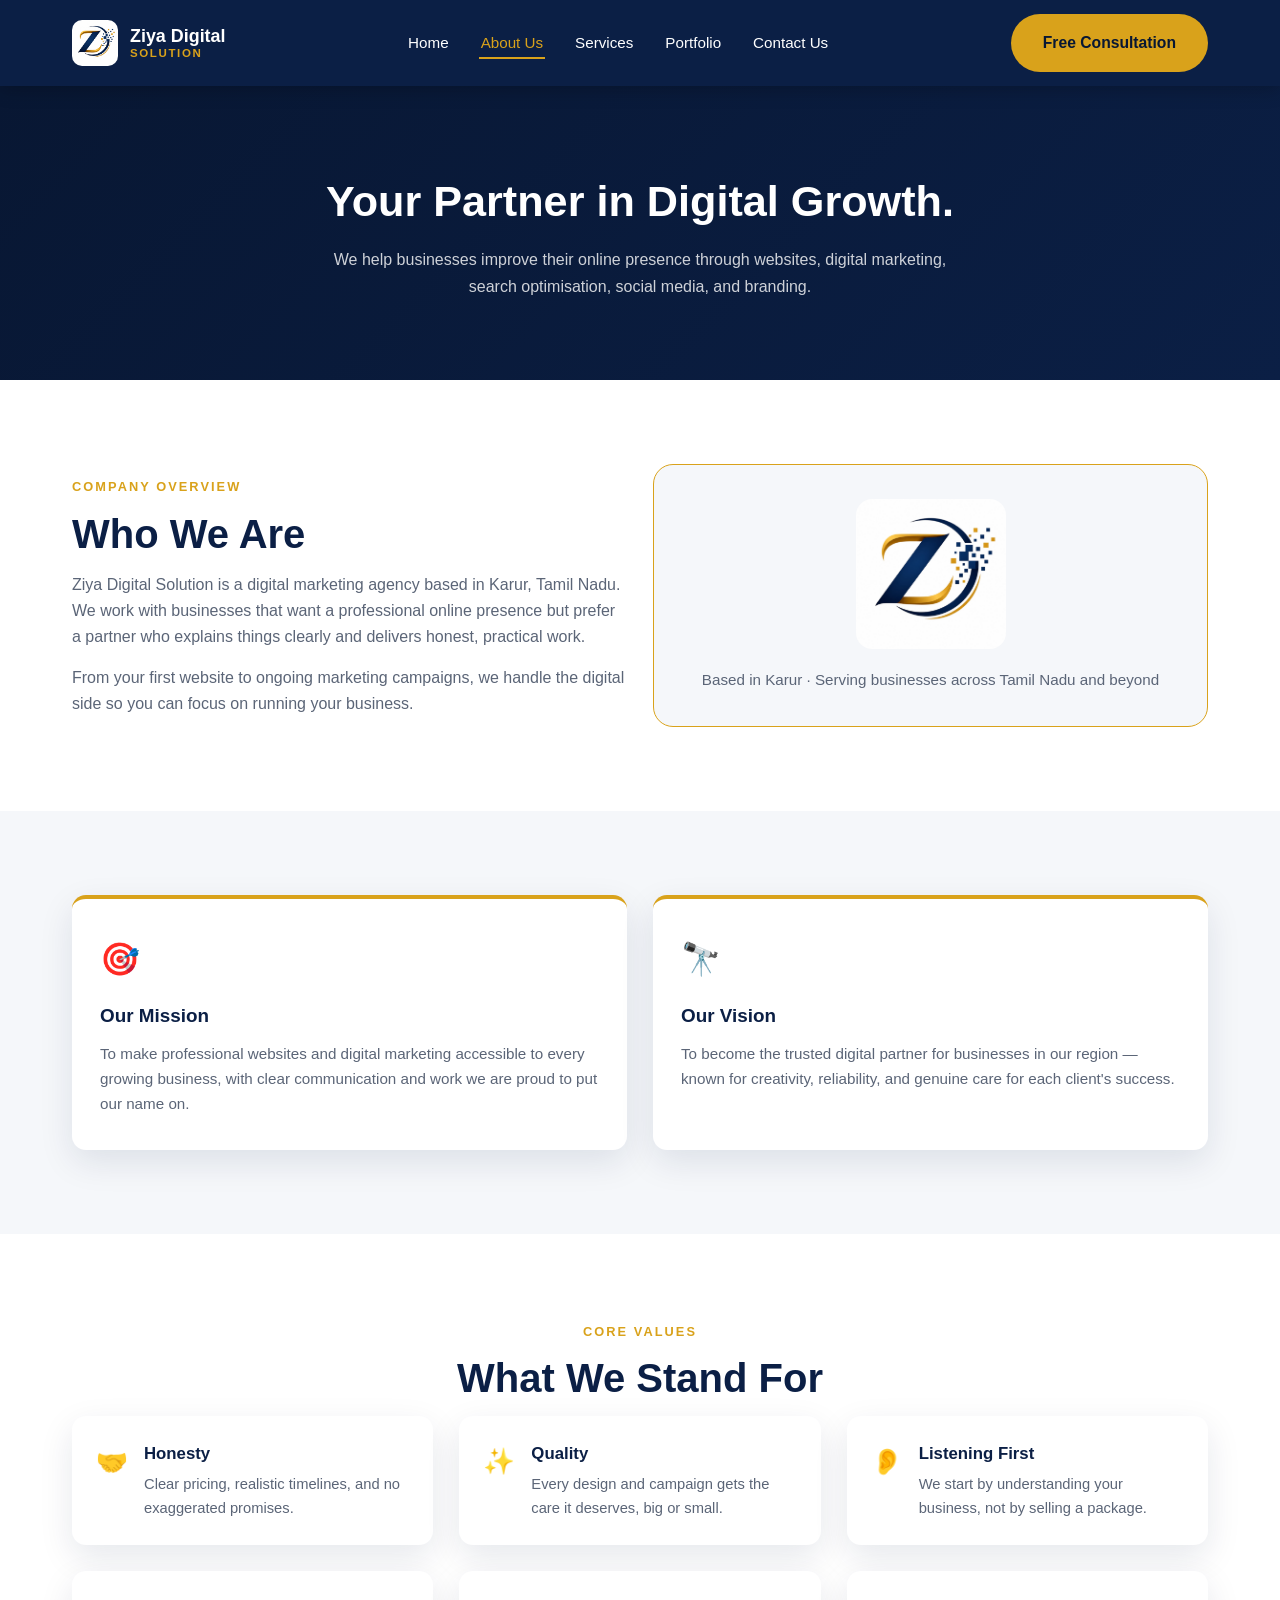
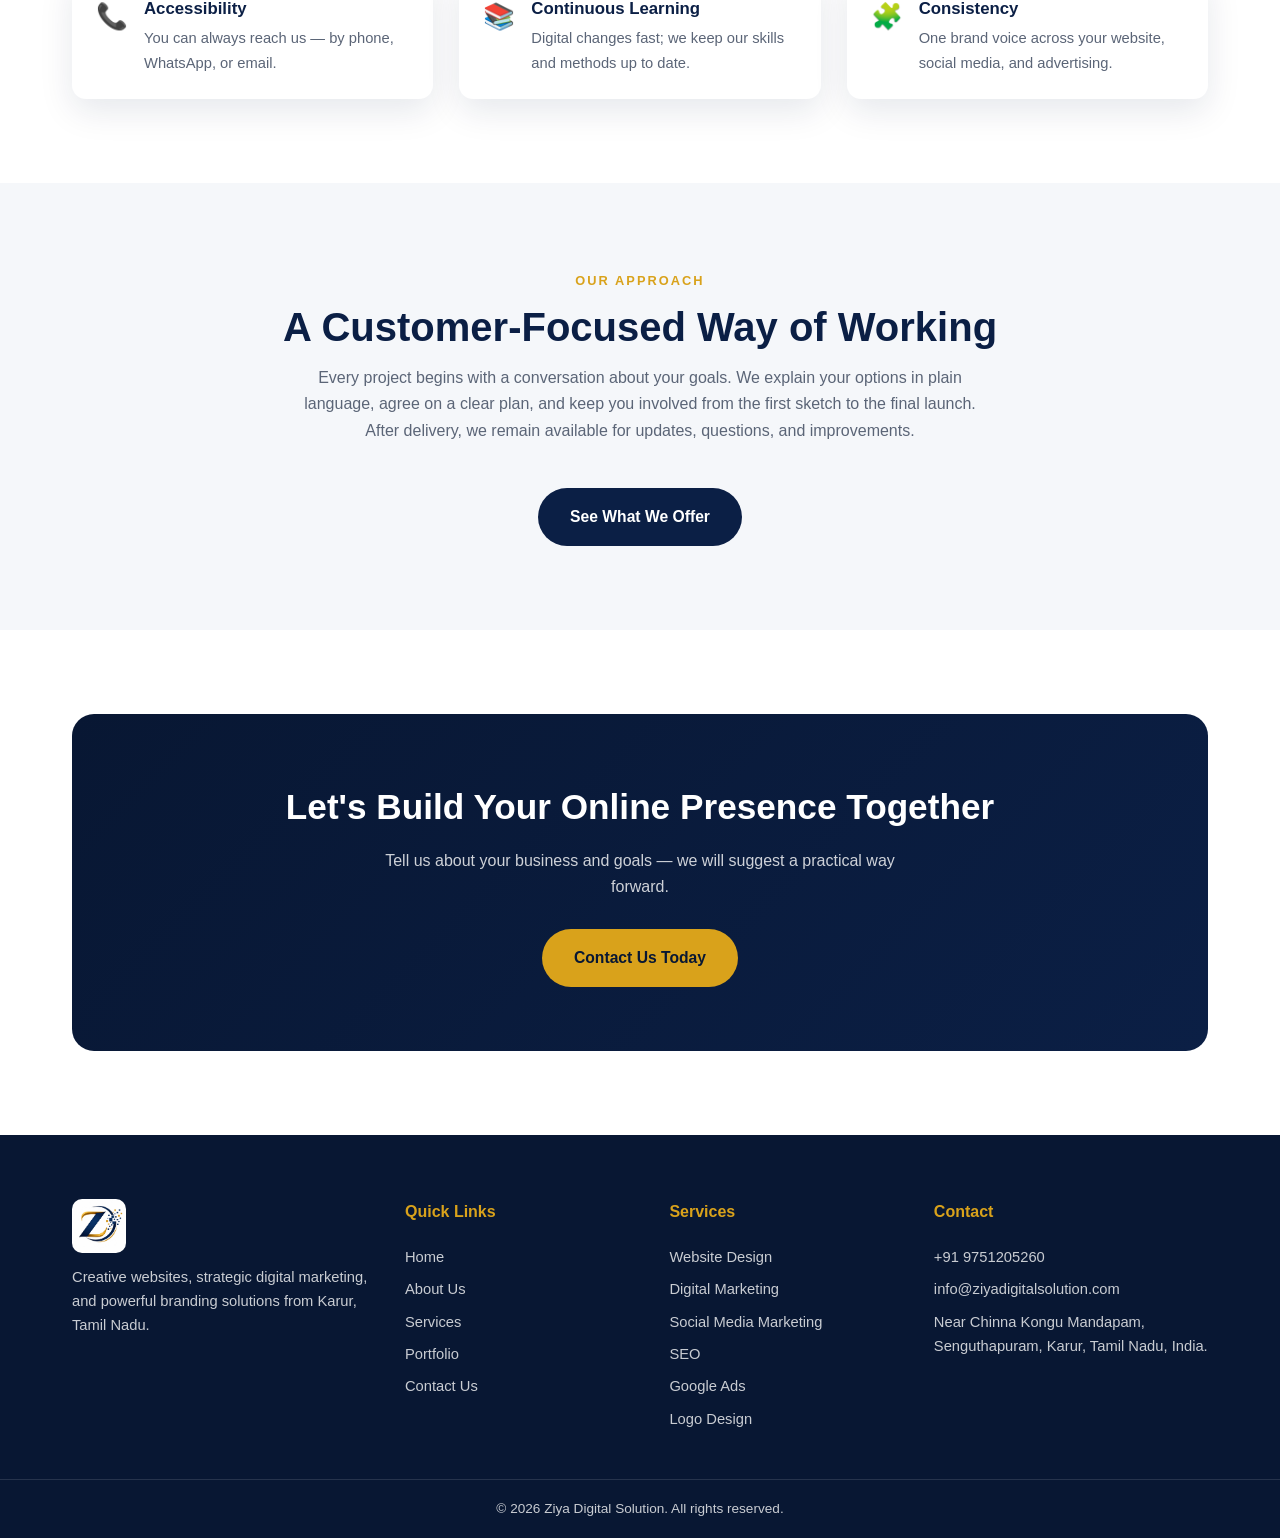
==== about.html @ 33ae9d24 "Add files via upload" ====
<!DOCTYPE html>
<html lang="en">
<head>
  <meta charset="UTF-8" />
  <meta name="viewport" content="width=device-width, initial-scale=1.0" />
  <title>About Us — Ziya Digital Solution</title>
  <meta name="description" content="Learn about Ziya Digital Solution, a digital marketing agency in Karur, Tamil Nadu helping businesses grow through websites, marketing, SEO, social media and branding." />
  <link rel="icon" href="assets/images/logo.jpeg" type="image/jpeg" />
  <link rel="stylesheet" href="css/style.css" />
</head>
<body>

  <header class="site-header">
    <div class="header-inner">
      <a href="index.html" class="brand">
        <img src="assets/images/logo.jpeg" alt="Ziya Digital Solution logo" />
        <span class="brand-name">Ziya Digital <span>Solution</span></span>
      </a>
      <nav class="main-nav" aria-label="Main navigation">
        <ul>
          <li><a href="index.html">Home</a></li>
          <li><a href="about.html" class="active">About Us</a></li>
          <li><a href="services.html">Services</a></li>
          <li><a href="portfolio.html">Portfolio</a></li>
          <li><a href="contact.html">Contact Us</a></li>
        </ul>
      </nav>
      <a href="contact.html" class="btn btn-gold header-cta">Free Consultation</a>
      <button class="nav-toggle" aria-label="Toggle menu" aria-expanded="false">
        <span></span><span></span><span></span>
      </button>
    </div>
  </header>

  <section class="page-hero">
    <div class="container">
      <h1>Your Partner in Digital Growth.</h1>
      <p>We help businesses improve their online presence through websites, digital marketing, search optimisation, social media, and branding.</p>
    </div>
  </section>

  <!-- Company overview -->
  <section>
    <div class="container grid-2" style="align-items: center;">
      <div>
        <span class="eyebrow">Company Overview</span>
        <h2 class="section-title">Who We Are</h2>
        <p style="color: var(--muted); margin-bottom: 14px;">
          Ziya Digital Solution is a digital marketing agency based in Karur, Tamil Nadu.
          We work with businesses that want a professional online presence but prefer a
          partner who explains things clearly and delivers honest, practical work.
        </p>
        <p style="color: var(--muted);">
          From your first website to ongoing marketing campaigns, we handle the digital
          side so you can focus on running your business.
        </p>
      </div>
      <div class="hero-visual" style="background: var(--light); border-color: var(--gold);">
        <img src="assets/images/logo.jpeg" alt="Ziya Digital Solution brand mark" />
        <p style="color: var(--muted);">Based in Karur · Serving businesses across Tamil Nadu and beyond</p>
      </div>
    </div>
  </section>

  <!-- Mission & vision -->
  <section class="section-light">
    <div class="container grid-2">
      <div class="card">
        <div class="icon">🎯</div>
        <h3>Our Mission</h3>
        <p>To make professional websites and digital marketing accessible to every growing business, with clear communication and work we are proud to put our name on.</p>
      </div>
      <div class="card">
        <div class="icon">🔭</div>
        <h3>Our Vision</h3>
        <p>To become the trusted digital partner for businesses in our region — known for creativity, reliability, and genuine care for each client's success.</p>
      </div>
    </div>
  </section>

  <!-- Core values -->
  <section>
    <div class="container">
      <div class="text-center">
        <span class="eyebrow">Core Values</span>
        <h2 class="section-title">What We Stand For</h2>
      </div>
      <div class="grid-3">
        <div class="why-item">
          <div class="icon">🤝</div>
          <div><h3>Honesty</h3><p>Clear pricing, realistic timelines, and no exaggerated promises.</p></div>
        </div>
        <div class="why-item">
          <div class="icon">✨</div>
          <div><h3>Quality</h3><p>Every design and campaign gets the care it deserves, big or small.</p></div>
        </div>
        <div class="why-item">
          <div class="icon">👂</div>
          <div><h3>Listening First</h3><p>We start by understanding your business, not by selling a package.</p></div>
        </div>
        <div class="why-item">
          <div class="icon">📞</div>
          <div><h3>Accessibility</h3><p>You can always reach us — by phone, WhatsApp, or email.</p></div>
        </div>
        <div class="why-item">
          <div class="icon">📚</div>
          <div><h3>Continuous Learning</h3><p>Digital changes fast; we keep our skills and methods up to date.</p></div>
        </div>
        <div class="why-item">
          <div class="icon">🧩</div>
          <div><h3>Consistency</h3><p>One brand voice across your website, social media, and advertising.</p></div>
        </div>
      </div>
    </div>
  </section>

  <!-- Customer-focused approach -->
  <section class="section-light">
    <div class="container text-center">
      <span class="eyebrow">Our Approach</span>
      <h2 class="section-title">A Customer-Focused Way of Working</h2>
      <p class="section-lead">
        Every project begins with a conversation about your goals. We explain your options
        in plain language, agree on a clear plan, and keep you involved from the first
        sketch to the final launch. After delivery, we remain available for updates,
        questions, and improvements.
      </p>
      <a href="services.html" class="btn btn-navy">See What We Offer</a>
    </div>
  </section>

  <!-- CTA -->
  <section>
    <div class="container">
      <div class="cta-band">
        <h2>Let's Build Your Online Presence Together</h2>
        <p>Tell us about your business and goals — we will suggest a practical way forward.</p>
        <a href="contact.html" class="btn btn-gold">Contact Us Today</a>
      </div>
    </div>
  </section>

  <footer class="site-footer">
    <div class="container footer-grid">
      <div class="footer-brand">
        <img src="assets/images/logo.jpeg" alt="Ziya Digital Solution logo" />
        <p>Creative websites, strategic digital marketing, and powerful branding solutions from Karur, Tamil Nadu.</p>
      </div>
      <div>
        <h3>Quick Links</h3>
        <a href="index.html">Home</a>
        <a href="about.html">About Us</a>
        <a href="services.html">Services</a>
        <a href="portfolio.html">Portfolio</a>
        <a href="contact.html">Contact Us</a>
      </div>
      <div>
        <h3>Services</h3>
        <a href="services.html">Website Design</a>
        <a href="services.html">Digital Marketing</a>
        <a href="services.html">Social Media Marketing</a>
        <a href="services.html">SEO</a>
        <a href="services.html">Google Ads</a>
        <a href="services.html">Logo Design</a>
      </div>
      <div>
        <h3>Contact</h3>
        <a href="tel:+919751205260">+91 9751205260</a>
        <a href="mailto:info@ziyadigitalsolution.com">info@ziyadigitalsolution.com</a>
        <p style="font-size: 0.92rem; padding-top: 4px;">Near Chinna Kongu Mandapam, Senguthapuram, Karur, Tamil Nadu, India.</p>
      </div>
    </div>
    <div class="footer-bottom">
      <div class="container">© <span id="year"></span> Ziya Digital Solution. All rights reserved.</div>
    </div>
  </footer>

  <script src="js/script.js"></script>
</body>
</html>
---- css/style.css ----
/* ============================================================
   Ziya Digital Solution — Global Stylesheet
   Brand palette:
     Navy  #0B1F45   Gold  #D9A21B   White #FFFFFF
     Light #F5F7FA   Text  #182235
   Edit colours in one place via the CSS variables below.
   ============================================================ */

:root {
  --navy: #0B1F45;
  --navy-dark: #081733;
  --gold: #D9A21B;
  --gold-soft: #f3d27a;
  --white: #ffffff;
  --light: #F5F7FA;
  --text: #182235;
  --muted: #5b6577;
  --radius: 14px;
  --shadow: 0 12px 34px rgba(11, 31, 69, 0.10);
  --transition: all 0.25s ease;
  --max-width: 1180px;
}

/* ---------- Reset & base ---------- */
*,
*::before,
*::after {
  box-sizing: border-box;
  margin: 0;
  padding: 0;
}

html {
  scroll-behavior: smooth;
}

body {
  font-family: "Segoe UI", "Helvetica Neue", Arial, sans-serif;
  color: var(--text);
  background: var(--white);
  line-height: 1.65;
  -webkit-font-smoothing: antialiased;
}

img {
  max-width: 100%;
  display: block;
}

a {
  color: var(--navy);
  text-decoration: none;
}

ul {
  list-style: none;
}

.container {
  width: 100%;
  max-width: var(--max-width);
  margin: 0 auto;
  padding: 0 22px;
}

section {
  padding: 84px 0;
}

.section-light {
  background: var(--light);
}

/* ---------- Typography helpers ---------- */
.eyebrow {
  display: inline-block;
  font-size: 0.8rem;
  font-weight: 700;
  letter-spacing: 0.16em;
  text-transform: uppercase;
  color: var(--gold);
  margin-bottom: 12px;
}

.section-title {
  font-size: clamp(1.7rem, 3.4vw, 2.5rem);
  color: var(--navy);
  line-height: 1.2;
  margin-bottom: 14px;
}

.section-lead {
  color: var(--muted);
  max-width: 680px;
  margin: 0 auto 44px;
}

.text-center {
  text-align: center;
}

/* ---------- Buttons ---------- */
.btn {
  display: inline-block;
  padding: 14px 30px;
  border-radius: 50px;
  font-weight: 600;
  font-size: 0.98rem;
  cursor: pointer;
  border: 2px solid transparent;
  transition: var(--transition);
}

.btn-gold {
  background: var(--gold);
  color: var(--navy-dark);
}

.btn-gold:hover {
  background: var(--gold-soft);
  transform: translateY(-2px);
}

.btn-outline {
  border-color: var(--gold);
  color: var(--gold);
  background: transparent;
}

.btn-outline:hover {
  background: var(--gold);
  color: var(--navy-dark);
}

.btn-navy {
  background: var(--navy);
  color: var(--white);
}

.btn-navy:hover {
  background: var(--navy-dark);
  transform: translateY(-2px);
}

/* ---------- Header ---------- */
.site-header {
  position: sticky;
  top: 0;
  z-index: 100;
  background: var(--navy);
  box-shadow: 0 2px 18px rgba(0, 0, 0, 0.25);
}

.header-inner {
  display: flex;
  align-items: center;
  justify-content: space-between;
  gap: 20px;
  padding: 14px 22px;
  max-width: var(--max-width);
  margin: 0 auto;
}

.brand {
  display: flex;
  align-items: center;
  gap: 12px;
}

.brand img {
  width: 46px;
  height: 46px;
  border-radius: 10px;
  background: var(--navy);
  padding: 0;
  object-fit: contain;
}

.brand-name {
  color: var(--white);
  font-weight: 700;
  font-size: 1.12rem;
  line-height: 1.15;
}

.brand-name span {
  display: block;
  color: var(--gold);
  font-size: 0.72rem;
  letter-spacing: 0.14em;
  text-transform: uppercase;
  font-weight: 600;
}

.main-nav ul {
  display: flex;
  gap: 28px;
  align-items: center;
}

.main-nav a {
  color: var(--white);
  font-size: 0.95rem;
  font-weight: 500;
  padding: 6px 2px;
  border-bottom: 2px solid transparent;
  transition: var(--transition);
}

.main-nav a:hover,
.main-nav a.active {
  color: var(--gold);
  border-bottom-color: var(--gold);
}

.header-cta {
  white-space: nowrap;
}

/* Hamburger (mobile) */
.nav-toggle {
  display: none;
  background: none;
  border: none;
  cursor: pointer;
  padding: 8px;
}

.nav-toggle span {
  display: block;
  width: 26px;
  height: 3px;
  background: var(--gold);
  margin: 5px 0;
  border-radius: 2px;
  transition: var(--transition);
}

/* ---------- Hero ---------- */
.hero {
  background: linear-gradient(135deg, var(--navy-dark) 0%, var(--navy) 60%, #123061 100%);
  color: var(--white);
  padding: 110px 0 120px;
  position: relative;
  overflow: hidden;
}

/* Decorative gold shapes */
.hero::before,
.hero::after {
  content: "";
  position: absolute;
  border-radius: 50%;
  background: radial-gradient(circle, rgba(217, 162, 27, 0.22), transparent 65%);
}

.hero::before {
  width: 420px;
  height: 420px;
  top: -140px;
  right: -100px;
}

.hero::after {
  width: 320px;
  height: 320px;
  bottom: -120px;
  left: -90px;
}

.hero-inner {
  position: relative;
  max-width: 860px;
}

.hero h1 {
  font-size: clamp(2.1rem, 5vw, 3.4rem);
  line-height: 1.15;
  margin-bottom: 20px;
}

.hero h1 .gold {
  color: var(--gold);
}

.hero p {
  color: rgba(255, 255, 255, 0.82);
  font-size: 1.1rem;
  max-width: 680px;
  margin-bottom: 34px;
}

.hero-actions {
  display: flex;
  gap: 16px;
  flex-wrap: wrap;
}

.hero-visual {
  background: rgba(255, 255, 255, 0.06);
  border: 1px solid rgba(217, 162, 27, 0.35);
  border-radius: 20px;
  padding: 34px;
  backdrop-filter: blur(4px);
}

.hero-visual img {
  width: 150px;
  margin: 0 auto 18px;
  border-radius: 16px;
}

.hero-visual p {
  text-align: center;
  color: rgba(255, 255, 255, 0.75);
  font-size: 0.95rem;
  margin: 0;
}

/* ---------- Cards / grids ---------- */
.grid-3 {
  display: grid;
  grid-template-columns: repeat(3, 1fr);
  gap: 26px;
}

.grid-2 {
  display: grid;
  grid-template-columns: repeat(2, 1fr);
  gap: 26px;
}

.card {
  background: var(--white);
  border-radius: var(--radius);
  padding: 34px 28px;
  box-shadow: var(--shadow);
  border-top: 4px solid var(--gold);
  transition: var(--transition);
}

.card:hover {
  transform: translateY(-6px);
}

.card .icon {
  font-size: 2rem;
  margin-bottom: 14px;
}

.card h3 {
  color: var(--navy);
  font-size: 1.18rem;
  margin-bottom: 10px;
}

.card p {
  color: var(--muted);
  font-size: 0.95rem;
}

/* ---------- Why choose us ---------- */
.why-item {
  display: flex;
  gap: 16px;
  align-items: flex-start;
  background: var(--white);
  padding: 24px;
  border-radius: var(--radius);
  box-shadow: var(--shadow);
  transition: var(--transition);
}

.why-item:hover {
  border-left: 4px solid var(--gold);
}

.why-item .icon {
  font-size: 1.6rem;
}

.why-item h3 {
  color: var(--navy);
  font-size: 1.05rem;
  margin-bottom: 4px;
}

.why-item p {
  color: var(--muted);
  font-size: 0.92rem;
}

/* ---------- Process timeline ---------- */
.process {
  display: grid;
  grid-template-columns: repeat(4, 1fr);
  gap: 22px;
  counter-reset: step;
}

.process-step {
  position: relative;
  background: var(--white);
  border-radius: var(--radius);
  padding: 30px 24px;
  box-shadow: var(--shadow);
  text-align: center;
}

.process-step .num {
  display: inline-flex;
  align-items: center;
  justify-content: center;
  width: 54px;
  height: 54px;
  border-radius: 50%;
  background: var(--navy);
  color: var(--gold);
  font-weight: 700;
  font-size: 1.15rem;
  margin-bottom: 14px;
}

.process-step h3 {
  color: var(--navy);
  margin-bottom: 8px;
}

.process-step p {
  color: var(--muted);
  font-size: 0.92rem;
}

/* ---------- Portfolio ---------- */
.filters {
  display: flex;
  flex-wrap: wrap;
  gap: 10px;
  justify-content: center;
  margin-bottom: 40px;
}

.filter-btn {
  padding: 9px 22px;
  border-radius: 50px;
  border: 1px solid var(--navy);
  background: transparent;
  color: var(--navy);
  font-weight: 600;
  font-size: 0.9rem;
  cursor: pointer;
  transition: var(--transition);
}

.filter-btn:hover,
.filter-btn.active {
  background: var(--navy);
  color: var(--gold);
}

.portfolio-item {
  border-radius: var(--radius);
  overflow: hidden;
  box-shadow: var(--shadow);
  background: var(--white);
}

.portfolio-thumb {
  height: 190px;
  display: flex;
  align-items: center;
  justify-content: center;
  font-size: 3rem;
  background: linear-gradient(135deg, var(--navy), #16407e);
}

.portfolio-body {
  padding: 22px;
}

.portfolio-body .tag {
  font-size: 0.72rem;
  letter-spacing: 0.12em;
  text-transform: uppercase;
  color: var(--gold);
  font-weight: 700;
}

.portfolio-body h3 {
  color: var(--navy);
  margin: 6px 0;
}

.portfolio-body p {
  color: var(--muted);
  font-size: 0.92rem;
}

.sample-note {
  text-align: center;
  color: var(--muted);
  font-size: 0.88rem;
  margin-top: 30px;
  font-style: italic;
}

/* ---------- FAQ accordion ---------- */
.faq {
  max-width: 820px;
  margin: 0 auto;
}

.faq-item {
  background: var(--white);
  border-radius: var(--radius);
  box-shadow: var(--shadow);
  margin-bottom: 14px;
  overflow: hidden;
}

.faq-question {
  width: 100%;
  text-align: left;
  background: none;
  border: none;
  padding: 20px 24px;
  font-size: 1rem;
  font-weight: 600;
  color: var(--navy);
  cursor: pointer;
  display: flex;
  justify-content: space-between;
  align-items: center;
  gap: 12px;
}

.faq-question::after {
  content: "+";
  color: var(--gold);
  font-size: 1.4rem;
  font-weight: 700;
}

.faq-item.open .faq-question::after {
  content: "−";
}

.faq-answer {
  max-height: 0;
  overflow: hidden;
  transition: max-height 0.3s ease;
}

.faq-answer p {
  padding: 0 24px 20px;
  color: var(--muted);
  font-size: 0.95rem;
}

/* ---------- CTA band ---------- */
.cta-band {
  background: linear-gradient(135deg, var(--navy-dark), var(--navy));
  color: var(--white);
  text-align: center;
  border-radius: 22px;
  padding: 64px 30px;
}

.cta-band h2 {
  font-size: clamp(1.6rem, 3vw, 2.2rem);
  margin-bottom: 12px;
}

.cta-band p {
  color: rgba(255, 255, 255, 0.8);
  max-width: 560px;
  margin: 0 auto 28px;
}

/* ---------- Page hero (inner pages) ---------- */
.page-hero {
  background: linear-gradient(135deg, var(--navy-dark), var(--navy));
  color: var(--white);
  padding: 80px 0;
  text-align: center;
}

.page-hero h1 {
  font-size: clamp(1.9rem, 4vw, 2.7rem);
  margin-bottom: 10px;
}

.page-hero p {
  color: rgba(255, 255, 255, 0.8);
  max-width: 640px;
  margin: 0 auto;
}

/* ---------- Services detail ---------- */
.service-block {
  display: grid;
  grid-template-columns: 1fr 1fr;
  gap: 40px;
  align-items: center;
  margin-bottom: 64px;
}

.service-block:nth-child(even) .service-text {
  order: 2;
}

.service-icon {
  background: linear-gradient(135deg, var(--navy), #16407e);
  border-radius: 20px;
  min-height: 220px;
  display: flex;
  align-items: center;
  justify-content: center;
  font-size: 4rem;
}

.service-text h2 {
  color: var(--navy);
  font-size: 1.5rem;
  margin-bottom: 12px;
}

.service-text p {
  color: var(--muted);
  margin-bottom: 16px;
}

.service-text ul li {
  padding: 5px 0 5px 26px;
  position: relative;
  color: var(--text);
  font-size: 0.95rem;
}

.service-text ul li::before {
  content: "✔";
  position: absolute;
  left: 0;
  color: var(--gold);
  font-weight: 700;
}

.service-text .btn {
  margin-top: 18px;
}

/* ---------- Contact ---------- */
.contact-grid {
  display: grid;
  grid-template-columns: 0.9fr 1.1fr;
  gap: 44px;
  align-items: start;
}

.contact-info-card {
  background: var(--navy);
  color: var(--white);
  border-radius: var(--radius);
  padding: 36px 30px;
}

.contact-info-card h2 {
  margin-bottom: 18px;
}

.contact-line {
  display: flex;
  gap: 14px;
  margin-bottom: 18px;
  align-items: flex-start;
}

.contact-line .icon {
  color: var(--gold);
  font-size: 1.2rem;
}

.contact-line a {
  color: var(--white);
}

.contact-line a:hover {
  color: var(--gold);
}

.contact-line small {
  display: block;
  color: rgba(255, 255, 255, 0.65);
}

.whatsapp-btn {
  display: inline-block;
  margin-top: 8px;
  background: #25d366;
  color: var(--white);
  padding: 12px 26px;
  border-radius: 50px;
  font-weight: 600;
  transition: var(--transition);
}

.whatsapp-btn:hover {
  filter: brightness(1.08);
  transform: translateY(-2px);
}

/* Form */
.form-card {
  background: var(--white);
  border-radius: var(--radius);
  box-shadow: var(--shadow);
  padding: 36px 32px;
}

.form-row {
  margin-bottom: 18px;
}

.form-row label {
  display: block;
  font-weight: 600;
  font-size: 0.9rem;
  color: var(--navy);
  margin-bottom: 6px;
}

.form-row input,
.form-row select,
.form-row textarea {
  width: 100%;
  padding: 12px 14px;
  border: 1px solid #d6dce6;
  border-radius: 10px;
  font-size: 0.95rem;
  font-family: inherit;
  transition: var(--transition);
}

.form-row input:focus,
.form-row select:focus,
.form-row textarea:focus {
  outline: none;
  border-color: var(--gold);
  box-shadow: 0 0 0 3px rgba(217, 162, 27, 0.2);
}

.form-status {
  margin-top: 14px;
  font-size: 0.92rem;
  font-weight: 600;
}

.form-status.error {
  color: #b3261e;
}

/* ---------- Footer ---------- */
.site-footer {
  background: var(--navy-dark);
  color: rgba(255, 255, 255, 0.78);
  padding: 64px 0 0;
}

.footer-grid {
  display: grid;
  grid-template-columns: 1.3fr 1fr 1fr 1.2fr;
  gap: 36px;
  padding-bottom: 44px;
}

.footer-grid h3 {
  color: var(--gold);
  font-size: 1rem;
  margin-bottom: 16px;
}

.footer-grid a {
  color: rgba(255, 255, 255, 0.78);
  display: block;
  padding: 4px 0;
  font-size: 0.92rem;
  transition: var(--transition);
}

.footer-grid a:hover {
  color: var(--gold);
}

.footer-brand img {
  width: 54px;
  border-radius: 10px;
  background: var(--navy-dark);
  padding: 0;
  margin-bottom: 12px;
  object-fit: contain;
}

.footer-brand p {
  font-size: 0.92rem;
}

.footer-bottom {
  border-top: 1px solid rgba(255, 255, 255, 0.12);
  padding: 18px 0;
  text-align: center;
  font-size: 0.85rem;
}

/* ---------- Responsive ---------- */
@media (max-width: 900px) {
  .grid-3,
  .process,
  .footer-grid {
    grid-template-columns: repeat(2, 1fr);
  }

  .hero-inner,
  .service-block,
  .contact-grid {
    grid-template-columns: 1fr;
  }

  .service-block:nth-child(even) .service-text {
    order: 0;
  }
}

@media (max-width: 640px) {
  section {
    padding: 60px 0;
  }

  .grid-3,
  .grid-2,
  .process,
  .footer-grid {
    grid-template-columns: 1fr;
  }

  .nav-toggle {
    display: block;
  }

  .main-nav {
    position: absolute;
    top: 100%;
    left: 0;
    right: 0;
    background: var(--navy-dark);
    display: none;
    padding: 12px 22px 22px;
  }

  .main-nav.open {
    display: block;
  }

  .main-nav ul {
    flex-direction: column;
    align-items: flex-start;
    gap: 14px;
  }

  .header-cta {
    display: none;
  }

  .hero {
    padding: 70px 0 80px;
  }
}
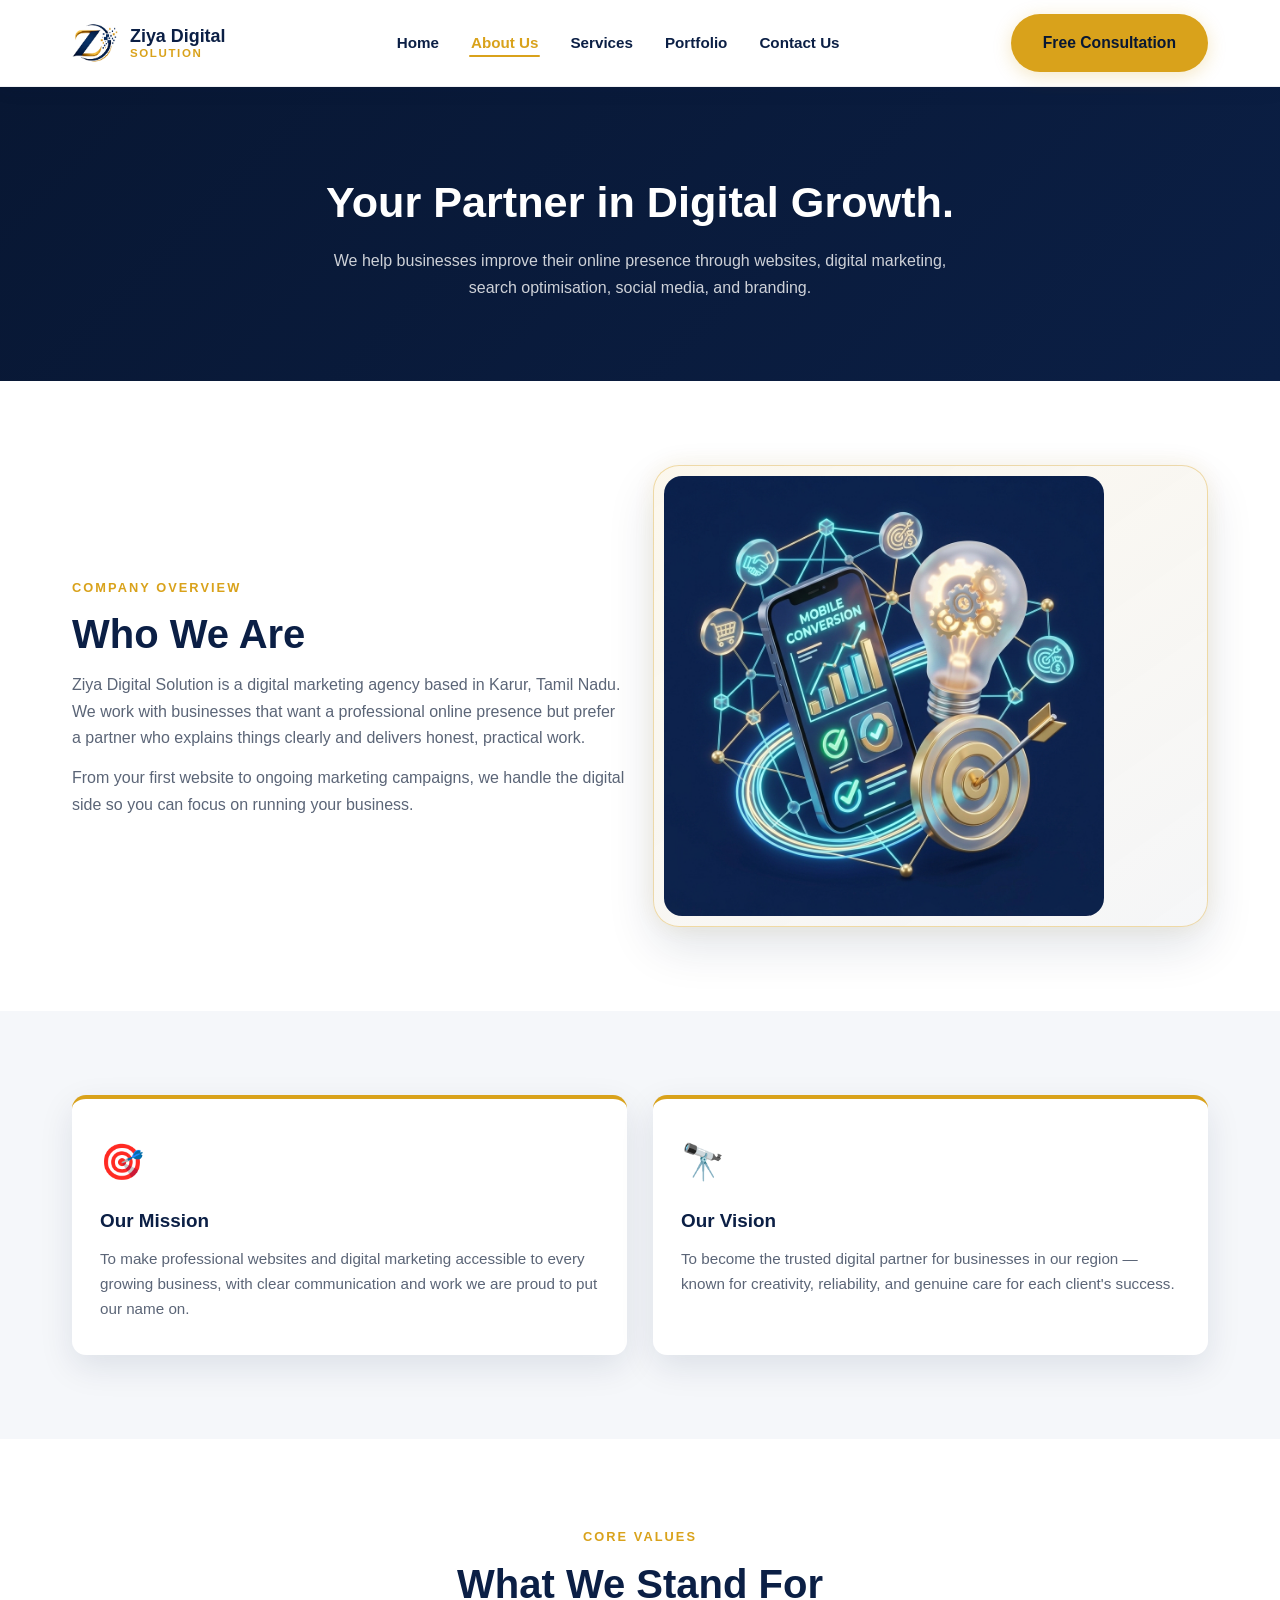
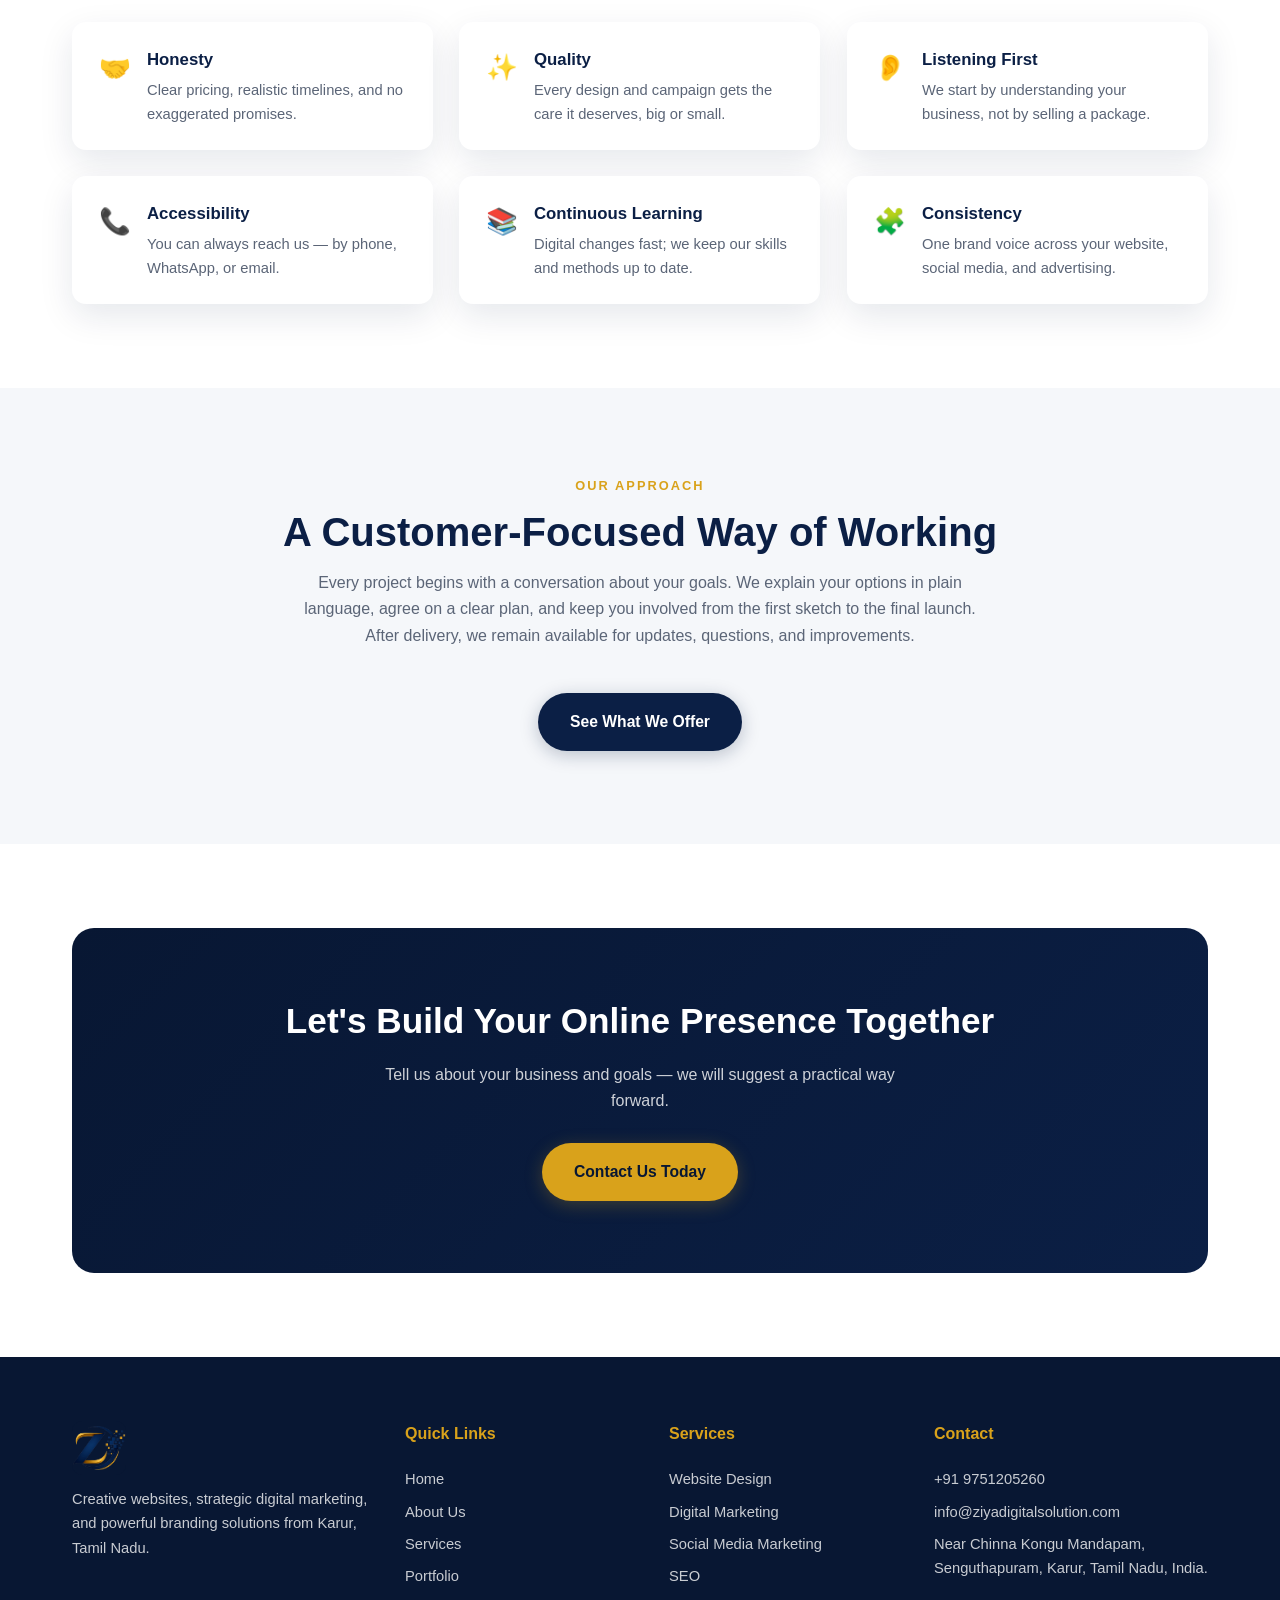
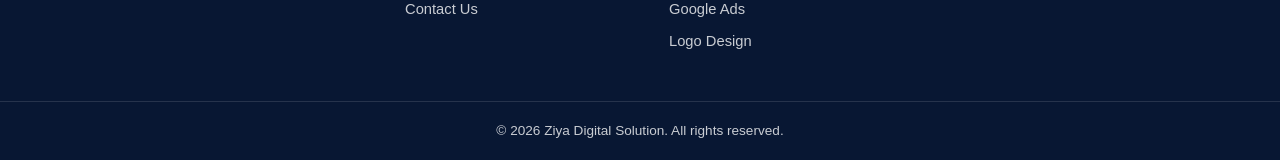
==== commit 348fcfba: "Update website: white header, 3D illustrations, and interactive animations" ====
--- a/about.html
+++ b/about.html
@@ -13,7 +13,7 @@
   <header class="site-header">
     <div class="header-inner">
       <a href="index.html" class="brand">
-        <img src="assets/images/logo.jpeg" alt="Ziya Digital Solution logo" />
+        <img src="assets/images/logo.png" alt="Ziya Digital Solution logo" />
         <span class="brand-name">Ziya Digital <span>Solution</span></span>
       </a>
       <nav class="main-nav" aria-label="Main navigation">
@@ -55,9 +55,8 @@
           side so you can focus on running your business.
         </p>
       </div>
-      <div class="hero-visual" style="background: var(--light); border-color: var(--gold);">
-        <img src="assets/images/logo.jpeg" alt="Ziya Digital Solution brand mark" />
-        <p style="color: var(--muted);">Based in Karur · Serving businesses across Tamil Nadu and beyond</p>
+      <div class="showcase-card reveal-right">
+        <img src="assets/images/strategy-illustration.png" alt="Ziya Digital Solution digital marketing and business strategy" />
       </div>
     </div>
   </section>
@@ -143,7 +142,7 @@
   <footer class="site-footer">
     <div class="container footer-grid">
       <div class="footer-brand">
-        <img src="assets/images/logo.jpeg" alt="Ziya Digital Solution logo" />
+        <img src="assets/images/logo.png" alt="Ziya Digital Solution logo" />
         <p>Creative websites, strategic digital marketing, and powerful branding solutions from Karur, Tamil Nadu.</p>
       </div>
       <div>
--- a/css/style.css
+++ b/css/style.css
@@ -108,17 +108,41 @@
   font-size: 0.98rem;
   cursor: pointer;
   border: 2px solid transparent;
-  transition: var(--transition);
+  transition: transform 0.25s cubic-bezier(0.16, 1, 0.3, 1), box-shadow 0.25s ease, background 0.25s ease, color 0.25s ease;
+  position: relative;
+  overflow: hidden;
+}
+
+.btn:active {
+  transform: translateY(1px) scale(0.98);
 }
 
 .btn-gold {
   background: var(--gold);
   color: var(--navy-dark);
+  box-shadow: 0 4px 18px rgba(217, 162, 27, 0.25);
+}
+
+.btn-gold::after {
+  content: "";
+  position: absolute;
+  top: -50%;
+  left: -70%;
+  width: 45%;
+  height: 200%;
+  background: linear-gradient(90deg, transparent, rgba(255, 255, 255, 0.4), transparent);
+  transform: rotate(25deg);
+  transition: left 0.7s ease;
 }
 
 .btn-gold:hover {
   background: var(--gold-soft);
-  transform: translateY(-2px);
+  transform: translateY(-3px);
+  box-shadow: 0 10px 26px rgba(217, 162, 27, 0.42);
+}
+
+.btn-gold:hover::after {
+  left: 140%;
 }
 
 .btn-outline {
@@ -130,16 +154,20 @@
 .btn-outline:hover {
   background: var(--gold);
   color: var(--navy-dark);
+  transform: translateY(-3px);
+  box-shadow: 0 8px 24px rgba(217, 162, 27, 0.3);
 }
 
 .btn-navy {
   background: var(--navy);
   color: var(--white);
+  box-shadow: 0 4px 18px rgba(11, 31, 69, 0.25);
 }
 
 .btn-navy:hover {
   background: var(--navy-dark);
-  transform: translateY(-2px);
+  transform: translateY(-3px);
+  box-shadow: 0 10px 26px rgba(11, 31, 69, 0.35);
 }
 
 /* ---------- Header ---------- */
@@ -147,8 +175,17 @@
   position: sticky;
   top: 0;
   z-index: 100;
-  background: var(--navy);
-  box-shadow: 0 2px 18px rgba(0, 0, 0, 0.25);
+  background: var(--white);
+  box-shadow: 0 2px 18px rgba(11, 31, 69, 0.08);
+  border-bottom: 1px solid rgba(11, 31, 69, 0.06);
+  transition: background 0.35s ease, padding 0.35s ease, box-shadow 0.35s ease;
+}
+
+.site-header.scrolled {
+  background: rgba(255, 255, 255, 0.96);
+  backdrop-filter: blur(14px);
+  -webkit-backdrop-filter: blur(14px);
+  box-shadow: 0 8px 24px rgba(11, 31, 69, 0.12);
 }
 
 .header-inner {
@@ -159,25 +196,40 @@
   padding: 14px 22px;
   max-width: var(--max-width);
   margin: 0 auto;
+  transition: padding 0.35s ease;
+}
+
+.site-header.scrolled .header-inner {
+  padding: 10px 22px;
 }
 
 .brand {
   display: flex;
   align-items: center;
   gap: 12px;
+  transition: transform 0.25s ease;
+}
+
+.brand:hover {
+  transform: scale(1.02);
 }
 
 .brand img {
   width: 46px;
   height: 46px;
   border-radius: 10px;
-  background: var(--navy);
+  background: transparent;
   padding: 0;
   object-fit: contain;
+  transition: transform 0.3s ease;
+}
+
+.brand:hover img {
+  transform: rotate(4deg) scale(1.06);
 }
 
 .brand-name {
-  color: var(--white);
+  color: var(--navy);
   font-weight: 700;
   font-size: 1.12rem;
   line-height: 1.15;
@@ -199,18 +251,35 @@
 }
 
 .main-nav a {
-  color: var(--white);
+  color: var(--navy);
   font-size: 0.95rem;
-  font-weight: 500;
+  font-weight: 600;
   padding: 6px 2px;
-  border-bottom: 2px solid transparent;
-  transition: var(--transition);
+  position: relative;
+  border-bottom: none;
+  transition: color 0.25s ease;
+}
+
+.main-nav a::after {
+  content: "";
+  position: absolute;
+  bottom: 0;
+  left: 0;
+  width: 0%;
+  height: 2px;
+  background: var(--gold);
+  border-radius: 2px;
+  transition: width 0.3s cubic-bezier(0.16, 1, 0.3, 1);
 }
 
 .main-nav a:hover,
 .main-nav a.active {
   color: var(--gold);
-  border-bottom-color: var(--gold);
+}
+
+.main-nav a:hover::after,
+.main-nav a.active::after {
+  width: 100%;
 }
 
 .header-cta {
@@ -230,7 +299,7 @@
   display: block;
   width: 26px;
   height: 3px;
-  background: var(--gold);
+  background: var(--navy);
   margin: 5px 0;
   border-radius: 2px;
   transition: var(--transition);
@@ -270,30 +339,192 @@
 
 .hero-inner {
   position: relative;
-  max-width: 860px;
+  display: grid;
+  grid-template-columns: 1.1fr 0.9fr;
+  gap: 48px;
+  align-items: center;
+}
+
+.hero-badge {
+  display: inline-flex;
+  align-items: center;
+  gap: 10px;
+  background: rgba(217, 162, 27, 0.12);
+  border: 1px solid rgba(217, 162, 27, 0.35);
+  padding: 7px 18px;
+  border-radius: 50px;
+  font-size: 0.82rem;
+  font-weight: 600;
+  color: var(--gold);
+  letter-spacing: 0.04em;
+  margin-bottom: 20px;
+  backdrop-filter: blur(8px);
+}
+
+.badge-dot {
+  width: 8px;
+  height: 8px;
+  border-radius: 50%;
+  background: #22c55e;
+  box-shadow: 0 0 10px #22c55e;
+  animation: pulseDot 2s infinite;
 }
 
 .hero h1 {
-  font-size: clamp(2.1rem, 5vw, 3.4rem);
+  font-size: clamp(2.2rem, 4.5vw, 3.5rem);
   line-height: 1.15;
   margin-bottom: 20px;
-}
-
-.hero h1 .gold {
-  color: var(--gold);
+  font-weight: 800;
+  letter-spacing: -0.02em;
+}
+
+.hero h1 .gold,
+.gold-gradient {
+  background: linear-gradient(135deg, #f7d788 0%, var(--gold) 50%, #b8830b 100%);
+  -webkit-background-clip: text;
+  -webkit-text-fill-color: transparent;
+  display: inline-block;
 }
 
 .hero p {
-  color: rgba(255, 255, 255, 0.82);
+  color: rgba(255, 255, 255, 0.86);
   font-size: 1.1rem;
-  max-width: 680px;
-  margin-bottom: 34px;
+  max-width: 580px;
+  margin-bottom: 32px;
+  line-height: 1.7;
 }
 
 .hero-actions {
   display: flex;
   gap: 16px;
   flex-wrap: wrap;
+  margin-bottom: 34px;
+}
+
+.hero-trust {
+  display: flex;
+  flex-wrap: wrap;
+  gap: 20px;
+  padding-top: 18px;
+  border-top: 1px solid rgba(255, 255, 255, 0.12);
+}
+
+.trust-item {
+  display: inline-flex;
+  align-items: center;
+  gap: 8px;
+  font-size: 0.88rem;
+  color: rgba(255, 255, 255, 0.82);
+  font-weight: 500;
+}
+
+.trust-icon {
+  display: inline-flex;
+  align-items: center;
+  justify-content: center;
+  width: 18px;
+  height: 18px;
+  border-radius: 50%;
+  background: rgba(217, 162, 27, 0.2);
+  color: var(--gold);
+  font-size: 0.75rem;
+  font-weight: 700;
+}
+
+/* Attractive Hero Image Setup */
+.hero-image-wrap {
+  position: relative;
+  display: flex;
+  align-items: center;
+  justify-content: center;
+}
+
+.hero-glow-sphere {
+  position: absolute;
+  width: 360px;
+  height: 360px;
+  border-radius: 50%;
+  background: radial-gradient(circle, rgba(217, 162, 27, 0.28) 0%, rgba(11, 31, 69, 0) 70%);
+  filter: blur(40px);
+  z-index: 0;
+  pointer-events: none;
+  animation: floatGlow 8s ease-in-out infinite alternate;
+}
+
+.hero-image-card {
+  position: relative;
+  z-index: 1;
+  border-radius: 28px;
+  padding: 12px;
+  background: linear-gradient(145deg, rgba(255, 255, 255, 0.08), rgba(11, 31, 69, 0.55));
+  border: 1px solid rgba(217, 162, 27, 0.38);
+  box-shadow: 0 25px 60px rgba(0, 0, 0, 0.45), 0 0 35px rgba(217, 162, 27, 0.15);
+  animation: floatSlow 6s ease-in-out infinite;
+  backdrop-filter: blur(10px);
+  -webkit-backdrop-filter: blur(10px);
+  transition: transform 0.4s cubic-bezier(0.16, 1, 0.3, 1), box-shadow 0.4s ease;
+}
+
+.hero-image-card:hover {
+  box-shadow: 0 30px 70px rgba(0, 0, 0, 0.55), 0 0 50px rgba(217, 162, 27, 0.25);
+}
+
+.hero-image-card img {
+  width: 100%;
+  max-width: 460px;
+  height: auto;
+  border-radius: 20px;
+  display: block;
+  box-shadow: 0 12px 30px rgba(0, 0, 0, 0.35);
+}
+
+/* Floating Glass Badges */
+.hero-float-badge {
+  position: absolute;
+  z-index: 2;
+  display: flex;
+  align-items: center;
+  gap: 12px;
+  background: rgba(8, 23, 51, 0.88);
+  border: 1px solid rgba(217, 162, 27, 0.45);
+  padding: 12px 18px;
+  border-radius: 16px;
+  box-shadow: 0 16px 36px rgba(0, 0, 0, 0.45), 0 0 20px rgba(217, 162, 27, 0.18);
+  backdrop-filter: blur(12px);
+  -webkit-backdrop-filter: blur(12px);
+  color: var(--white);
+  white-space: nowrap;
+  pointer-events: none;
+}
+
+.hero-float-badge .badge-icon {
+  font-size: 1.5rem;
+  line-height: 1;
+}
+
+.hero-float-badge strong {
+  display: block;
+  font-size: 0.95rem;
+  color: var(--gold);
+  line-height: 1.2;
+}
+
+.hero-float-badge small {
+  display: block;
+  font-size: 0.78rem;
+  color: rgba(255, 255, 255, 0.75);
+}
+
+.badge-top {
+  top: -16px;
+  right: -16px;
+  animation: floatBadge1 5s ease-in-out infinite;
+}
+
+.badge-bottom {
+  bottom: -16px;
+  left: -20px;
+  animation: floatBadge2 6s ease-in-out infinite;
 }
 
 .hero-visual {
@@ -336,22 +567,37 @@
   padding: 34px 28px;
   box-shadow: var(--shadow);
   border-top: 4px solid var(--gold);
-  transition: var(--transition);
+  transition: transform 0.35s cubic-bezier(0.16, 1, 0.3, 1), box-shadow 0.35s ease, border-top-color 0.35s ease;
+  position: relative;
+  overflow: hidden;
 }
 
 .card:hover {
-  transform: translateY(-6px);
+  transform: translateY(-8px) scale(1.015);
+  box-shadow: 0 20px 42px rgba(11, 31, 69, 0.14), 0 0 20px rgba(217, 162, 27, 0.12);
+  border-top-color: var(--gold-soft);
 }
 
 .card .icon {
-  font-size: 2rem;
+  font-size: 2.2rem;
   margin-bottom: 14px;
+  display: inline-block;
+  transition: transform 0.35s cubic-bezier(0.34, 1.56, 0.64, 1);
+}
+
+.card:hover .icon {
+  transform: scale(1.22) rotate(6deg);
 }
 
 .card h3 {
   color: var(--navy);
   font-size: 1.18rem;
   margin-bottom: 10px;
+  transition: color 0.25s ease;
+}
+
+.card:hover h3 {
+  color: #123061;
 }
 
 .card p {
@@ -368,15 +614,23 @@
   padding: 24px;
   border-radius: var(--radius);
   box-shadow: var(--shadow);
-  transition: var(--transition);
+  border-left: 3px solid transparent;
+  transition: transform 0.35s cubic-bezier(0.16, 1, 0.3, 1), box-shadow 0.35s ease, border-left-color 0.35s ease;
 }
 
 .why-item:hover {
+  transform: translateY(-5px) translateX(4px);
+  box-shadow: 0 16px 36px rgba(11, 31, 69, 0.12);
   border-left: 4px solid var(--gold);
 }
 
 .why-item .icon {
   font-size: 1.6rem;
+  transition: transform 0.35s cubic-bezier(0.34, 1.56, 0.64, 1);
+}
+
+.why-item:hover .icon {
+  transform: scale(1.2) rotate(-8deg);
 }
 
 .why-item h3 {
@@ -405,20 +659,34 @@
   padding: 30px 24px;
   box-shadow: var(--shadow);
   text-align: center;
+  transition: transform 0.35s cubic-bezier(0.16, 1, 0.3, 1), box-shadow 0.35s ease;
+}
+
+.process-step:hover {
+  transform: translateY(-8px);
+  box-shadow: 0 20px 42px rgba(11, 31, 69, 0.14);
 }
 
 .process-step .num {
   display: inline-flex;
   align-items: center;
   justify-content: center;
-  width: 54px;
-  height: 54px;
+  width: 56px;
+  height: 56px;
   border-radius: 50%;
   background: var(--navy);
   color: var(--gold);
   font-weight: 700;
   font-size: 1.15rem;
   margin-bottom: 14px;
+  box-shadow: 0 4px 14px rgba(11, 31, 69, 0.25);
+  transition: transform 0.4s cubic-bezier(0.34, 1.56, 0.64, 1), background 0.3s ease, color 0.3s ease;
+}
+
+.process-step:hover .num {
+  transform: scale(1.18) rotate(12deg);
+  background: var(--gold);
+  color: var(--navy-dark);
 }
 
 .process-step h3 {
@@ -449,13 +717,15 @@
   font-weight: 600;
   font-size: 0.9rem;
   cursor: pointer;
-  transition: var(--transition);
+  transition: all 0.25s ease;
 }
 
 .filter-btn:hover,
 .filter-btn.active {
   background: var(--navy);
   color: var(--gold);
+  transform: translateY(-2px);
+  box-shadow: 0 6px 18px rgba(11, 31, 69, 0.22);
 }
 
 .portfolio-item {
@@ -463,6 +733,12 @@
   overflow: hidden;
   box-shadow: var(--shadow);
   background: var(--white);
+  transition: transform 0.35s cubic-bezier(0.16, 1, 0.3, 1), box-shadow 0.35s ease;
+}
+
+.portfolio-item:hover {
+  transform: translateY(-8px);
+  box-shadow: 0 22px 48px rgba(11, 31, 69, 0.16);
 }
 
 .portfolio-thumb {
@@ -472,6 +748,12 @@
   justify-content: center;
   font-size: 3rem;
   background: linear-gradient(135deg, var(--navy), #16407e);
+  transition: transform 0.4s ease;
+  overflow: hidden;
+}
+
+.portfolio-item:hover .portfolio-thumb {
+  transform: scale(1.04);
 }
 
 .portfolio-body {
@@ -479,16 +761,23 @@
 }
 
 .portfolio-body .tag {
+  display: inline-block;
   font-size: 0.72rem;
   letter-spacing: 0.12em;
   text-transform: uppercase;
   color: var(--gold);
   font-weight: 700;
+  margin-bottom: 4px;
 }
 
 .portfolio-body h3 {
   color: var(--navy);
   margin: 6px 0;
+  transition: color 0.25s ease;
+}
+
+.portfolio-item:hover .portfolio-body h3 {
+  color: #123061;
 }
 
 .portfolio-body p {
@@ -617,6 +906,13 @@
   align-items: center;
   justify-content: center;
   font-size: 4rem;
+  box-shadow: var(--shadow);
+  transition: transform 0.35s cubic-bezier(0.16, 1, 0.3, 1), box-shadow 0.35s ease;
+}
+
+.service-block:hover .service-icon {
+  transform: translateY(-6px) scale(1.02);
+  box-shadow: 0 20px 45px rgba(11, 31, 69, 0.2), 0 0 25px rgba(217, 162, 27, 0.15);
 }
 
 .service-text h2 {
@@ -811,6 +1107,302 @@
   font-size: 0.85rem;
 }
 
+/* ---------- Interactive Animations & Effects ---------- */
+
+/* Keyframe Definitions */
+@keyframes floatSlow {
+  0%, 100% {
+    transform: translateY(0px);
+  }
+  50% {
+    transform: translateY(-12px);
+  }
+}
+
+@keyframes floatGlow {
+  0% {
+    transform: translate(0, 0) scale(1);
+    opacity: 0.6;
+  }
+  50% {
+    transform: translate(30px, -20px) scale(1.15);
+    opacity: 0.9;
+  }
+  100% {
+    transform: translate(-20px, 20px) scale(0.95);
+    opacity: 0.7;
+  }
+}
+
+@keyframes floatBadge1 {
+  0%, 100% {
+    transform: translateY(0) rotate(0deg);
+  }
+  50% {
+    transform: translateY(-8px) rotate(1.5deg);
+  }
+}
+
+@keyframes floatBadge2 {
+  0%, 100% {
+    transform: translateY(0) rotate(0deg);
+  }
+  50% {
+    transform: translateY(8px) rotate(-1.5deg);
+  }
+}
+
+@keyframes pulseDot {
+  0% {
+    box-shadow: 0 0 0 0 rgba(34, 197, 94, 0.7);
+  }
+  70% {
+    box-shadow: 0 0 0 10px rgba(34, 197, 94, 0);
+  }
+  100% {
+    box-shadow: 0 0 0 0 rgba(34, 197, 94, 0);
+  }
+}
+
+@keyframes countPop {
+  0% {
+    transform: scale(0.8);
+    opacity: 0;
+  }
+  80% {
+    transform: scale(1.08);
+  }
+  100% {
+    transform: scale(1);
+    opacity: 1;
+  }
+}
+
+@keyframes pageHeroIn {
+  from {
+    opacity: 0;
+    transform: translateY(-20px);
+  }
+  to {
+    opacity: 1;
+    transform: translateY(0);
+  }
+}
+
+/* Page Hero Animations */
+.page-hero h1 {
+  animation: pageHeroIn 0.8s cubic-bezier(0.16, 1, 0.3, 1) both;
+}
+
+.page-hero p {
+  animation: pageHeroIn 0.8s cubic-bezier(0.16, 1, 0.3, 1) 0.15s both;
+}
+
+/* Scroll-Triggered Reveal Classes */
+.reveal,
+.reveal-up {
+  opacity: 0;
+  transform: translateY(32px);
+  transition: opacity 0.75s cubic-bezier(0.16, 1, 0.3, 1), transform 0.75s cubic-bezier(0.16, 1, 0.3, 1);
+  will-change: opacity, transform;
+}
+
+.reveal-left {
+  opacity: 0;
+  transform: translateX(-40px);
+  transition: opacity 0.75s cubic-bezier(0.16, 1, 0.3, 1), transform 0.75s cubic-bezier(0.16, 1, 0.3, 1);
+  will-change: opacity, transform;
+}
+
+.reveal-right {
+  opacity: 0;
+  transform: translateX(40px);
+  transition: opacity 0.75s cubic-bezier(0.16, 1, 0.3, 1), transform 0.75s cubic-bezier(0.16, 1, 0.3, 1);
+  will-change: opacity, transform;
+}
+
+.reveal-scale {
+  opacity: 0;
+  transform: scale(0.92);
+  transition: opacity 0.75s cubic-bezier(0.16, 1, 0.3, 1), transform 0.75s cubic-bezier(0.16, 1, 0.3, 1);
+  will-change: opacity, transform;
+}
+
+.revealed {
+  opacity: 1 !important;
+  transform: translate(0) scale(1) !important;
+}
+
+/* Stagger Delays */
+.delay-1 { transition-delay: 0.1s !important; }
+.delay-2 { transition-delay: 0.2s !important; }
+.delay-3 { transition-delay: 0.3s !important; }
+.delay-4 { transition-delay: 0.4s !important; }
+.delay-5 { transition-delay: 0.5s !important; }
+.delay-6 { transition-delay: 0.6s !important; }
+
+/* Showcase Grid & Feature Badges ("Who We Are") */
+.showcase-grid {
+  display: grid;
+  grid-template-columns: 0.95fr 1.05fr;
+  gap: 52px;
+  align-items: center;
+}
+
+.showcase-visual {
+  position: relative;
+  display: flex;
+  align-items: center;
+  justify-content: center;
+}
+
+.showcase-card {
+  position: relative;
+  border-radius: 26px;
+  padding: 10px;
+  background: linear-gradient(145deg, rgba(217, 162, 27, 0.08), rgba(11, 31, 69, 0.04));
+  border: 1px solid rgba(217, 162, 27, 0.35);
+  box-shadow: 0 20px 48px rgba(11, 31, 69, 0.12), 0 0 24px rgba(217, 162, 27, 0.1);
+  transition: transform 0.4s cubic-bezier(0.16, 1, 0.3, 1), box-shadow 0.4s ease;
+}
+
+.showcase-card:hover {
+  transform: translateY(-6px) scale(1.01);
+  box-shadow: 0 26px 56px rgba(11, 31, 69, 0.16), 0 0 35px rgba(217, 162, 27, 0.18);
+}
+
+.showcase-card img {
+  width: 100%;
+  max-width: 440px;
+  height: auto;
+  border-radius: 18px;
+  display: block;
+}
+
+.feature-check-list {
+  display: flex;
+  flex-direction: column;
+  gap: 14px;
+  margin: 24px 0 32px;
+}
+
+.feature-check-item {
+  display: flex;
+  align-items: flex-start;
+  gap: 14px;
+}
+
+.check-bullet {
+  display: inline-flex;
+  align-items: center;
+  justify-content: center;
+  min-width: 26px;
+  height: 26px;
+  border-radius: 50%;
+  background: rgba(217, 162, 27, 0.18);
+  color: var(--gold);
+  font-size: 0.88rem;
+  font-weight: 700;
+  margin-top: 2px;
+}
+
+.feature-check-item div strong {
+  display: block;
+  color: var(--navy);
+  font-size: 1rem;
+  margin-bottom: 2px;
+}
+
+.feature-check-item div p {
+  color: var(--muted);
+  font-size: 0.92rem;
+  margin: 0;
+}
+
+/* Stats Strip */
+.stats-strip {
+  display: grid;
+  grid-template-columns: repeat(3, 1fr);
+  gap: 18px;
+  margin-top: 32px;
+  padding-top: 28px;
+  border-top: 1px solid rgba(11, 31, 69, 0.1);
+}
+
+.stat-box {
+  text-align: center;
+  background: var(--white);
+  padding: 18px 12px;
+  border-radius: var(--radius);
+  box-shadow: 0 8px 24px rgba(11, 31, 69, 0.06);
+  border: 1px solid rgba(11, 31, 69, 0.05);
+  transition: transform 0.3s ease, border-color 0.3s ease;
+}
+
+.stat-box:hover {
+  transform: translateY(-4px);
+  border-color: var(--gold);
+}
+
+.stat-num {
+  font-size: 2rem;
+  font-weight: 800;
+  color: var(--navy);
+  line-height: 1.1;
+  display: block;
+}
+
+.stat-num span {
+  color: var(--gold);
+}
+
+.stat-label {
+  font-size: 0.8rem;
+  color: var(--muted);
+  font-weight: 600;
+  text-transform: uppercase;
+  letter-spacing: 0.06em;
+  margin-top: 4px;
+  display: block;
+}
+
+/* Back to Top Floating Button */
+.back-to-top {
+  position: fixed;
+  bottom: 28px;
+  right: 28px;
+  width: 48px;
+  height: 48px;
+  border-radius: 50%;
+  background: var(--navy);
+  color: var(--gold);
+  border: 2px solid var(--gold);
+  box-shadow: 0 8px 24px rgba(11, 31, 69, 0.35);
+  cursor: pointer;
+  display: flex;
+  align-items: center;
+  justify-content: center;
+  font-size: 1.25rem;
+  z-index: 99;
+  opacity: 0;
+  visibility: hidden;
+  transform: translateY(16px);
+  transition: all 0.35s cubic-bezier(0.16, 1, 0.3, 1);
+}
+
+.back-to-top.visible {
+  opacity: 1;
+  visibility: visible;
+  transform: translateY(0);
+}
+
+.back-to-top:hover {
+  background: var(--gold);
+  color: var(--navy-dark);
+  transform: translateY(-4px) scale(1.08);
+  box-shadow: 0 12px 30px rgba(217, 162, 27, 0.45);
+}
+
 /* ---------- Responsive ---------- */
 @media (max-width: 900px) {
   .grid-3,
@@ -819,7 +1411,35 @@
     grid-template-columns: repeat(2, 1fr);
   }
 
-  .hero-inner,
+  .hero-inner {
+    grid-template-columns: 1fr;
+    text-align: center;
+    gap: 40px;
+  }
+
+  .hero p {
+    margin: 0 auto 32px;
+  }
+
+  .hero-actions {
+    justify-content: center;
+  }
+
+  .hero-trust {
+    justify-content: center;
+  }
+
+  .showcase-grid {
+    grid-template-columns: 1fr;
+    text-align: left;
+    gap: 36px;
+  }
+
+  .hero-float-badge {
+    position: static;
+    margin: 10px auto;
+  }
+
   .service-block,
   .contact-grid {
     grid-template-columns: 1fr;
@@ -851,9 +1471,11 @@
     top: 100%;
     left: 0;
     right: 0;
-    background: var(--navy-dark);
+    background: var(--white);
+    border-bottom: 2px solid var(--gold);
+    box-shadow: 0 14px 28px rgba(11, 31, 69, 0.12);
     display: none;
-    padding: 12px 22px 22px;
+    padding: 16px 22px 24px;
   }
 
   .main-nav.open {
@@ -873,4 +1495,24 @@
   .hero {
     padding: 70px 0 80px;
   }
-}
+
+  .hero h1 {
+    font-size: 2.1rem;
+  }
+
+  .stats-strip {
+    grid-template-columns: 1fr;
+    gap: 12px;
+  }
+
+  .hero-image-card img {
+    max-width: 100%;
+  }
+
+  .back-to-top {
+    bottom: 20px;
+    right: 20px;
+    width: 42px;
+    height: 42px;
+  }
+}
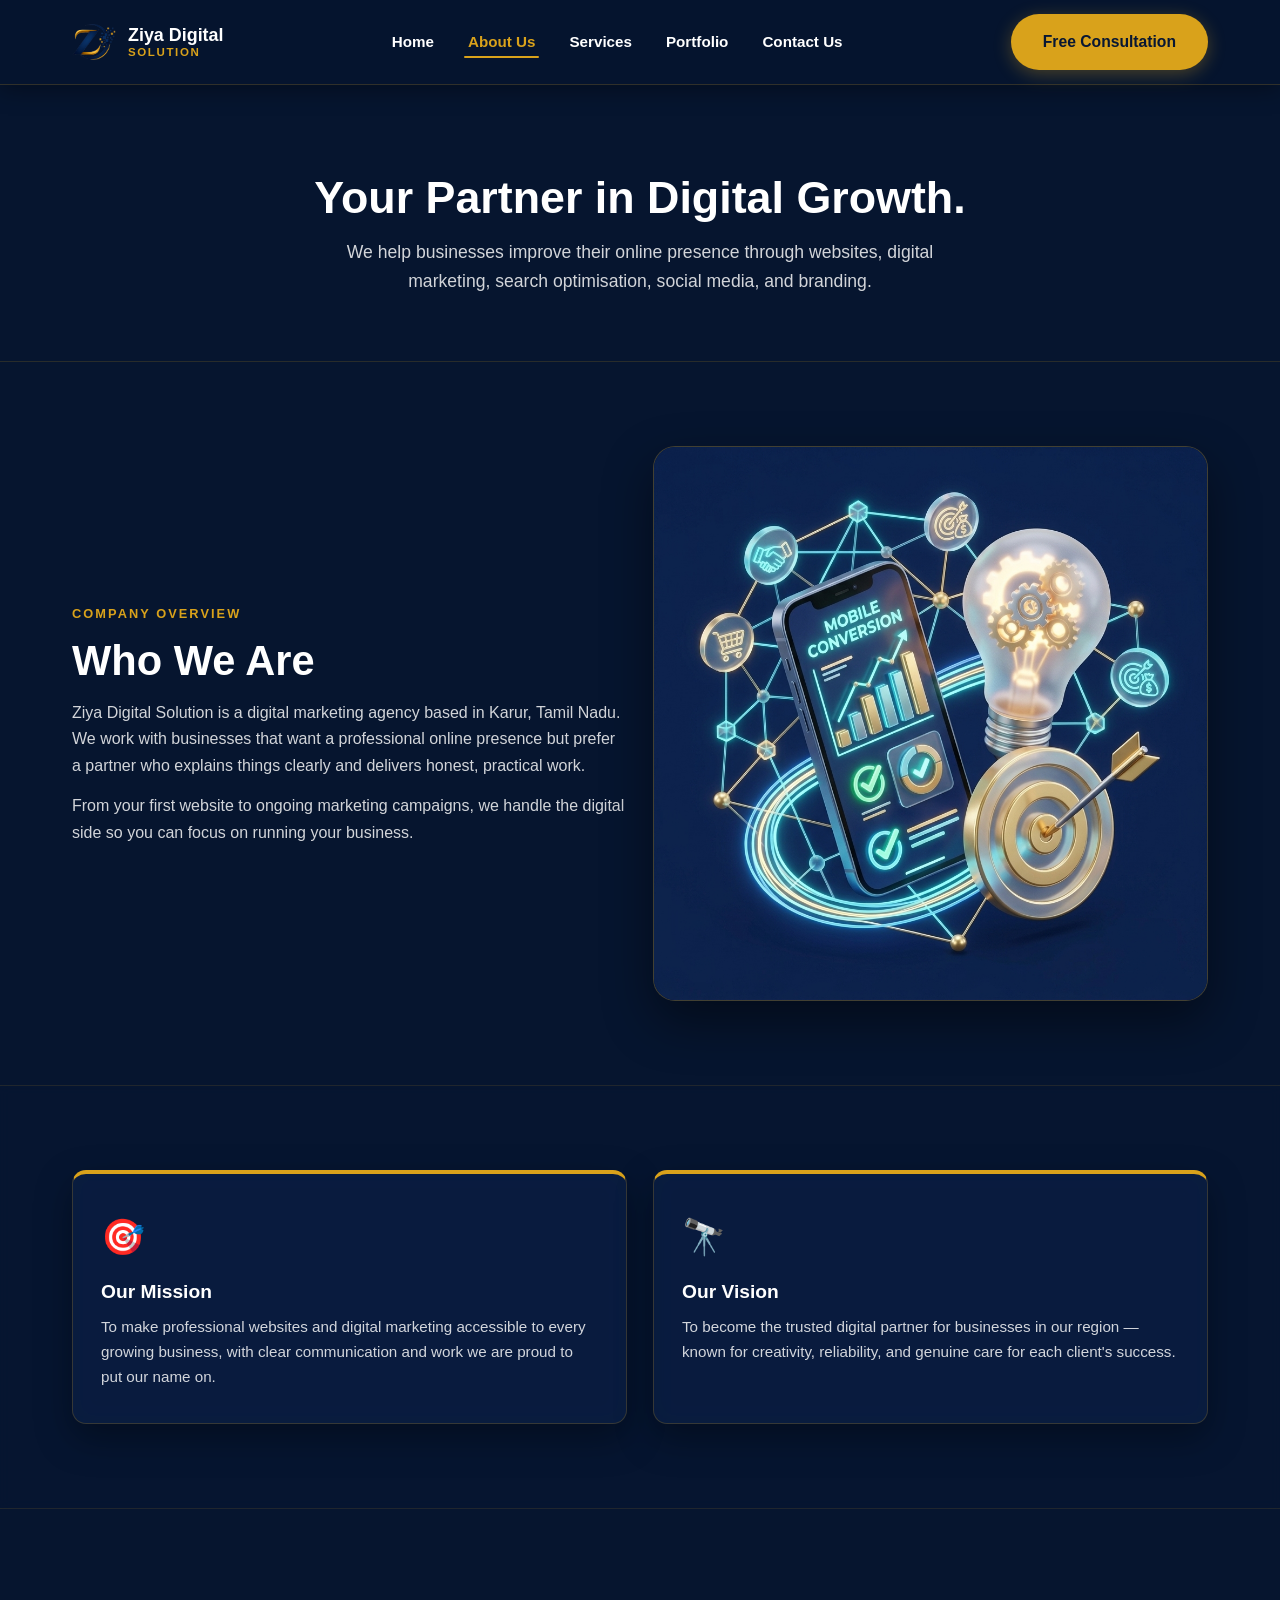
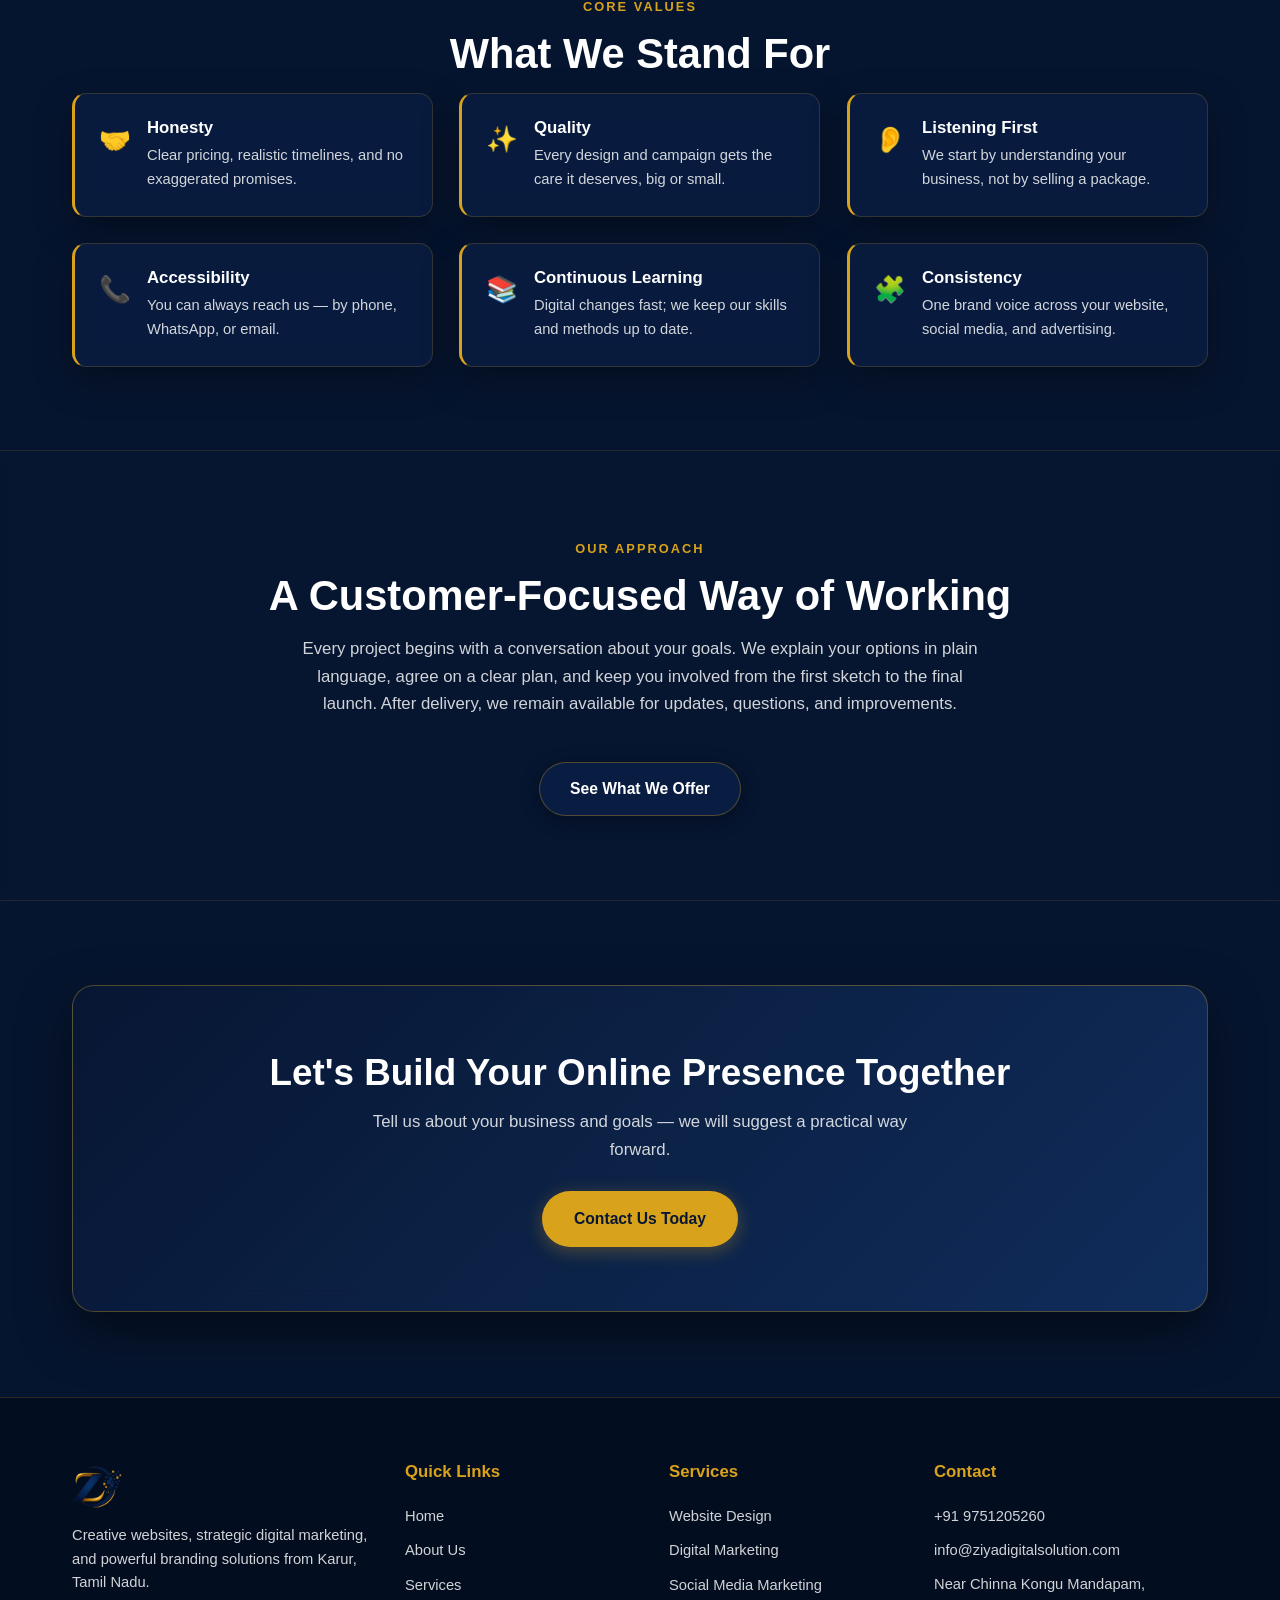
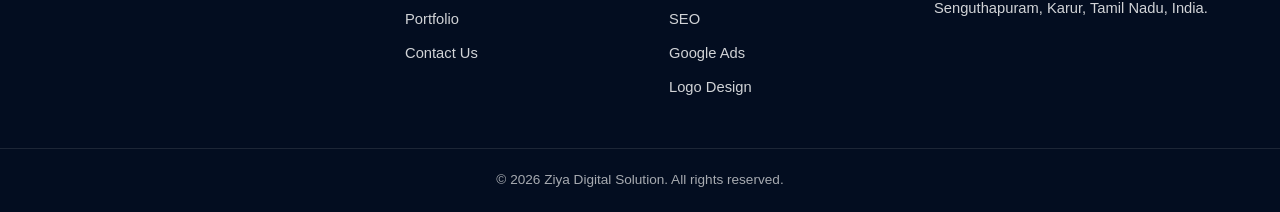
==== commit 7ec19e55: "Add universal animated canvas background, fix navigation and mobile responsiveness across all pages" ====
--- a/about.html
+++ b/about.html
@@ -5,15 +5,18 @@
   <meta name="viewport" content="width=device-width, initial-scale=1.0" />
   <title>About Us — Ziya Digital Solution</title>
   <meta name="description" content="Learn about Ziya Digital Solution, a digital marketing agency in Karur, Tamil Nadu helping businesses grow through websites, marketing, SEO, social media and branding." />
-  <link rel="icon" href="assets/images/logo.jpeg" type="image/jpeg" />
-  <link rel="stylesheet" href="css/style.css" />
+  <link rel="icon" href="logo.jpeg" type="image/jpeg" />
+  <link rel="stylesheet" href="style.css" />
 </head>
 <body>
+
+  <!-- ============ Animated Background Canvas ============ -->
+  <canvas id="bg-canvas" class="site-bg-canvas" aria-hidden="true"></canvas>
 
   <header class="site-header">
     <div class="header-inner">
       <a href="index.html" class="brand">
-        <img src="assets/images/logo.png" alt="Ziya Digital Solution logo" />
+        <img src="logo.png" alt="Ziya Digital Solution logo" />
         <span class="brand-name">Ziya Digital <span>Solution</span></span>
       </a>
       <nav class="main-nav" aria-label="Main navigation">
@@ -56,7 +59,7 @@
         </p>
       </div>
       <div class="showcase-card reveal-right">
-        <img src="assets/images/strategy-illustration.png" alt="Ziya Digital Solution digital marketing and business strategy" />
+        <img src="strategy-illustration.png" alt="Ziya Digital Solution digital marketing and business strategy" />
       </div>
     </div>
   </section>
@@ -142,7 +145,7 @@
   <footer class="site-footer">
     <div class="container footer-grid">
       <div class="footer-brand">
-        <img src="assets/images/logo.png" alt="Ziya Digital Solution logo" />
+        <img src="logo.png" alt="Ziya Digital Solution logo" />
         <p>Creative websites, strategic digital marketing, and powerful branding solutions from Karur, Tamil Nadu.</p>
       </div>
       <div>
@@ -174,6 +177,7 @@
     </div>
   </footer>
 
-  <script src="js/script.js"></script>
+  <script src="script.js"></script>
+  <script src="hero-canvas.js"></script>
 </body>
 </html>
--- a/style.css
+++ b/style.css
@@ -0,0 +1,1662 @@
+/* ============================================================
+   Ziya Digital Solution — Master Stylesheet
+   Brand Palette:
+     Deep Navy: #06152F (Site background & atmosphere)
+     Navy Dark: #081733
+     Gold:      #D9A21B (Primary brand accent)
+     Gold Soft: #f3d27a
+     Cyan:      #38BDF8 (Tech & network accent)
+     White:     #ffffff
+     Text Muted: rgba(255, 255, 255, 0.82)
+   ============================================================ */
+
+:root {
+  --bg-deep: #06152F;
+  --navy: #0B1F45;
+  --navy-dark: #081733;
+  --navy-darker: #040e20;
+  --gold: #D9A21B;
+  --gold-soft: #f3d27a;
+  --cyan: #38BDF8;
+  --white: #ffffff;
+  --text: #ffffff;
+  --muted: rgba(255, 255, 255, 0.82);
+  --muted-soft: rgba(255, 255, 255, 0.65);
+  --radius: 14px;
+  --radius-sm: 8px;
+  --radius-lg: 20px;
+  --shadow: 0 14px 36px rgba(0, 0, 0, 0.35);
+  --shadow-glow: 0 0 25px rgba(217, 162, 27, 0.20);
+  --transition: all 0.25s ease;
+  --max-width: 1180px;
+}
+
+/* ---------- Reset & Base ---------- */
+*,
+*::before,
+*::after {
+  box-sizing: border-box;
+  margin: 0;
+  padding: 0;
+}
+
+html {
+  scroll-behavior: smooth;
+  overflow-x: hidden;
+  background-color: var(--bg-deep);
+}
+
+body {
+  font-family: "Segoe UI", -apple-system, BlinkMacSystemFont, "Helvetica Neue", Arial, sans-serif;
+  color: var(--text);
+  background-color: var(--bg-deep);
+  line-height: 1.65;
+  -webkit-font-smoothing: antialiased;
+  -moz-osx-font-smoothing: grayscale;
+  overflow-x: hidden;
+  min-height: 100vh;
+  position: relative;
+}
+
+img {
+  max-width: 100%;
+  height: auto;
+  display: block;
+}
+
+a {
+  color: inherit;
+  text-decoration: none;
+  transition: var(--transition);
+}
+
+ul {
+  list-style: none;
+}
+
+/* ---------- Shared Universal Background Canvas ---------- */
+.site-bg-canvas,
+.hero-canvas {
+  position: fixed;
+  top: 0;
+  left: 0;
+  width: 100vw;
+  height: 100vh;
+  z-index: -1;
+  pointer-events: none;
+  display: block;
+}
+
+/* Fallback & overlay to keep perfect contrast */
+.hero-video-overlay {
+  display: none; /* replaced by fixed ambient canvas */
+}
+
+/* ---------- Layout Containers & Sections ---------- */
+.container {
+  width: 100%;
+  max-width: var(--max-width);
+  margin: 0 auto;
+  padding: 0 22px;
+}
+
+section {
+  padding: 84px 0;
+  position: relative;
+  z-index: 1;
+  background: transparent;
+}
+
+/* Subtly tinted section for alternating visual rhythm — NO white gaps */
+.section-light {
+  background: rgba(8, 23, 51, 0.45);
+  backdrop-filter: blur(6px);
+  -webkit-backdrop-filter: blur(6px);
+  border-top: 1px solid rgba(217, 162, 27, 0.12);
+  border-bottom: 1px solid rgba(217, 162, 27, 0.12);
+}
+
+/* ---------- Typography ---------- */
+h1, h2, h3, h4, h5, h6 {
+  color: var(--white);
+  font-weight: 700;
+  line-height: 1.25;
+}
+
+p {
+  color: var(--muted);
+  font-size: 1rem;
+}
+
+.eyebrow {
+  display: inline-block;
+  font-size: 0.80rem;
+  font-weight: 700;
+  letter-spacing: 0.16em;
+  text-transform: uppercase;
+  color: var(--gold);
+  margin-bottom: 12px;
+}
+
+.section-title {
+  font-size: clamp(1.8rem, 3.5vw, 2.6rem);
+  color: var(--white);
+  line-height: 1.2;
+  margin-bottom: 14px;
+}
+
+.section-lead {
+  color: var(--muted);
+  max-width: 680px;
+  margin: 0 auto 44px;
+  font-size: 1.05rem;
+}
+
+.text-center {
+  text-align: center;
+}
+
+.gold-gradient {
+  background: linear-gradient(135deg, #f7d788 0%, var(--gold) 50%, #b8830b 100%);
+  -webkit-background-clip: text;
+  -webkit-text-fill-color: transparent;
+  display: inline-block;
+}
+
+/* ---------- Buttons ---------- */
+.btn {
+  display: inline-flex;
+  align-items: center;
+  justify-content: center;
+  gap: 8px;
+  padding: 13px 30px;
+  border-radius: 50px;
+  font-weight: 600;
+  font-size: 0.98rem;
+  cursor: pointer;
+  border: 2px solid transparent;
+  transition: transform 0.25s cubic-bezier(0.16, 1, 0.3, 1), box-shadow 0.25s ease, background 0.25s ease, color 0.25s ease, border-color 0.25s ease;
+  position: relative;
+  overflow: hidden;
+  text-align: center;
+  min-height: 46px;
+}
+
+.btn:active {
+  transform: translateY(1px) scale(0.98);
+}
+
+.btn-gold {
+  background: var(--gold);
+  color: var(--navy-dark);
+  box-shadow: 0 4px 18px rgba(217, 162, 27, 0.32);
+}
+
+.btn-gold::after {
+  content: "";
+  position: absolute;
+  top: -50%;
+  left: -70%;
+  width: 45%;
+  height: 200%;
+  background: linear-gradient(90deg, transparent, rgba(255, 255, 255, 0.45), transparent);
+  transform: rotate(25deg);
+  transition: left 0.75s ease;
+}
+
+.btn-gold:hover {
+  background: var(--gold-soft);
+  color: var(--navy-darker);
+  transform: translateY(-3px);
+  box-shadow: 0 10px 28px rgba(217, 162, 27, 0.48);
+}
+
+.btn-gold:hover::after {
+  left: 140%;
+}
+
+.btn-outline {
+  border-color: var(--gold);
+  color: var(--gold);
+  background: rgba(11, 31, 69, 0.45);
+  backdrop-filter: blur(6px);
+}
+
+.btn-outline:hover {
+  background: var(--gold);
+  color: var(--navy-dark);
+  transform: translateY(-3px);
+  box-shadow: 0 8px 24px rgba(217, 162, 27, 0.32);
+}
+
+.btn-navy {
+  background: rgba(11, 31, 69, 0.85);
+  color: var(--white);
+  border: 1px solid rgba(217, 162, 27, 0.35);
+  box-shadow: 0 4px 18px rgba(0, 0, 0, 0.35);
+}
+
+.btn-navy:hover {
+  background: var(--gold);
+  color: var(--navy-dark);
+  border-color: var(--gold);
+  transform: translateY(-3px);
+  box-shadow: 0 10px 26px rgba(217, 162, 27, 0.40);
+}
+
+/* ---------- Header (Unified & Consistent Across ALL Pages) ---------- */
+.site-header,
+.site-header.header-white {
+  position: sticky;
+  top: 0;
+  z-index: 100;
+  background: rgba(6, 21, 47, 0.88);
+  backdrop-filter: blur(14px);
+  -webkit-backdrop-filter: blur(14px);
+  border-bottom: 1px solid rgba(217, 162, 27, 0.20);
+  box-shadow: 0 4px 22px rgba(0, 0, 0, 0.38);
+  transition: background 0.35s ease, padding 0.35s ease, box-shadow 0.35s ease;
+}
+
+.site-header.scrolled,
+.site-header.header-white.scrolled {
+  background: rgba(6, 21, 47, 0.96);
+  box-shadow: 0 10px 32px rgba(0, 0, 0, 0.50);
+}
+
+.header-inner {
+  display: flex;
+  align-items: center;
+  justify-content: space-between;
+  gap: 20px;
+  padding: 14px 22px;
+  max-width: var(--max-width);
+  margin: 0 auto;
+  transition: padding 0.35s ease;
+}
+
+.site-header.scrolled .header-inner {
+  padding: 10px 22px;
+}
+
+.brand {
+  display: flex;
+  align-items: center;
+  gap: 12px;
+  transition: transform 0.25s ease;
+}
+
+.brand:hover {
+  transform: scale(1.02);
+}
+
+.brand img {
+  width: 44px;
+  height: 44px;
+  border-radius: 10px;
+  object-fit: contain;
+  transition: transform 0.3s ease;
+  background: transparent;
+}
+
+.brand:hover img {
+  transform: rotate(4deg) scale(1.05);
+}
+
+.brand-name {
+  color: var(--white);
+  font-weight: 700;
+  font-size: 1.12rem;
+  line-height: 1.15;
+}
+
+.brand-name span {
+  display: block;
+  color: var(--gold);
+  font-size: 0.72rem;
+  letter-spacing: 0.14em;
+  text-transform: uppercase;
+  font-weight: 600;
+}
+
+.site-header.header-white .brand-name {
+  color: var(--white);
+}
+
+.site-header.header-white .brand-name span {
+  color: var(--gold);
+}
+
+.main-nav ul {
+  display: flex;
+  gap: 26px;
+  align-items: center;
+}
+
+.main-nav a,
+.site-header.header-white .main-nav a {
+  color: var(--white);
+  font-size: 0.95rem;
+  font-weight: 600;
+  padding: 8px 4px;
+  position: relative;
+  transition: color 0.25s ease;
+}
+
+.main-nav a::after,
+.site-header.header-white .main-nav a::after {
+  content: "";
+  position: absolute;
+  bottom: 0;
+  left: 0;
+  width: 0%;
+  height: 2px;
+  background: var(--gold);
+  border-radius: 2px;
+  transition: width 0.3s cubic-bezier(0.16, 1, 0.3, 1);
+}
+
+.main-nav a:hover,
+.main-nav a.active,
+.site-header.header-white .main-nav a:hover,
+.site-header.header-white .main-nav a.active {
+  color: var(--gold);
+}
+
+.main-nav a:hover::after,
+.main-nav a.active::after,
+.site-header.header-white .main-nav a:hover::after,
+.site-header.header-white .main-nav a.active::after {
+  width: 100%;
+}
+
+.header-cta {
+  white-space: nowrap;
+}
+
+/* Hamburger Toggle Button */
+.nav-toggle {
+  display: none;
+  background: none;
+  border: none;
+  cursor: pointer;
+  padding: 10px;
+  border-radius: 8px;
+  z-index: 102;
+  transition: background 0.25s ease;
+}
+
+.nav-toggle:focus-visible {
+  outline: 2px solid var(--gold);
+}
+
+.nav-toggle span {
+  display: block;
+  width: 26px;
+  height: 3px;
+  background: var(--gold);
+  margin: 5px 0;
+  border-radius: 2px;
+  transition: transform 0.3s ease, opacity 0.3s ease;
+}
+
+.nav-toggle.active span:nth-child(1) {
+  transform: translateY(8px) rotate(45deg);
+}
+
+.nav-toggle.active span:nth-child(2) {
+  opacity: 0;
+}
+
+.nav-toggle.active span:nth-child(3) {
+  transform: translateY(-8px) rotate(-45deg);
+}
+
+.site-header.header-white .nav-toggle span {
+  background: var(--gold);
+}
+
+/* ---------- Hero Section (Home Page) ---------- */
+.hero,
+.home-hero {
+  background: transparent;
+  color: var(--white);
+  padding: 110px 0 100px;
+  position: relative;
+  overflow: hidden;
+  z-index: 1;
+}
+
+.hero-inner {
+  position: relative;
+  z-index: 2;
+  display: grid;
+  grid-template-columns: 1.1fr 0.9fr;
+  gap: 48px;
+  align-items: center;
+}
+
+.hero-badge {
+  display: inline-flex;
+  align-items: center;
+  gap: 10px;
+  background: rgba(217, 162, 27, 0.12);
+  border: 1px solid rgba(217, 162, 27, 0.35);
+  padding: 7px 18px;
+  border-radius: 50px;
+  font-size: 0.82rem;
+  font-weight: 600;
+  color: var(--gold);
+  letter-spacing: 0.04em;
+  margin-bottom: 20px;
+  backdrop-filter: blur(8px);
+}
+
+.badge-dot {
+  width: 8px;
+  height: 8px;
+  border-radius: 50%;
+  background: #22c55e;
+  box-shadow: 0 0 10px #22c55e;
+  animation: pulseDot 2s infinite;
+}
+
+.hero h1 {
+  font-size: clamp(2.2rem, 4.5vw, 3.5rem);
+  line-height: 1.15;
+  margin-bottom: 20px;
+  font-weight: 800;
+  letter-spacing: -0.02em;
+}
+
+.hero p {
+  color: var(--muted);
+  font-size: 1.1rem;
+  max-width: 580px;
+  margin-bottom: 32px;
+  line-height: 1.7;
+}
+
+.hero-actions {
+  display: flex;
+  gap: 16px;
+  flex-wrap: wrap;
+  margin-bottom: 34px;
+}
+
+.hero-trust {
+  display: flex;
+  flex-wrap: wrap;
+  gap: 20px;
+  padding-top: 18px;
+  border-top: 1px solid rgba(255, 255, 255, 0.12);
+}
+
+.trust-item {
+  display: inline-flex;
+  align-items: center;
+  gap: 8px;
+  font-size: 0.88rem;
+  color: var(--muted);
+  font-weight: 500;
+}
+
+.trust-icon {
+  display: inline-flex;
+  align-items: center;
+  justify-content: center;
+  width: 18px;
+  height: 18px;
+  border-radius: 50%;
+  background: rgba(217, 162, 27, 0.2);
+  color: var(--gold);
+  font-size: 0.75rem;
+  font-weight: 700;
+}
+
+/* Hero Visual & 3D Card */
+.hero-image-wrap {
+  position: relative;
+  display: flex;
+  align-items: center;
+  justify-content: center;
+  width: 100%;
+}
+
+.hero-glow-sphere {
+  position: absolute;
+  width: 360px;
+  height: 360px;
+  border-radius: 50%;
+  background: radial-gradient(circle, rgba(217, 162, 27, 0.28) 0%, rgba(11, 31, 69, 0) 70%);
+  filter: blur(40px);
+  z-index: 0;
+  pointer-events: none;
+  animation: floatGlow 8s ease-in-out infinite alternate;
+}
+
+.hero-image-card {
+  position: relative;
+  z-index: 1;
+  border-radius: 28px;
+  padding: 12px;
+  background: linear-gradient(145deg, rgba(255, 255, 255, 0.08), rgba(11, 31, 69, 0.65));
+  border: 1px solid rgba(217, 162, 27, 0.38);
+  box-shadow: 0 25px 60px rgba(0, 0, 0, 0.50), 0 0 35px rgba(217, 162, 27, 0.18);
+  animation: floatSlow 6s ease-in-out infinite;
+  backdrop-filter: blur(12px);
+  -webkit-backdrop-filter: blur(12px);
+  transition: transform 0.4s cubic-bezier(0.16, 1, 0.3, 1), box-shadow 0.4s ease;
+  max-width: 100%;
+}
+
+.hero-image-card img {
+  width: 100%;
+  max-width: 460px;
+  height: auto;
+  border-radius: 20px;
+  display: block;
+  box-shadow: 0 12px 30px rgba(0, 0, 0, 0.45);
+}
+
+/* Floating Glass Badges */
+.hero-float-badge {
+  position: absolute;
+  z-index: 2;
+  display: flex;
+  align-items: center;
+  gap: 12px;
+  background: rgba(6, 21, 47, 0.90);
+  border: 1px solid rgba(217, 162, 27, 0.45);
+  padding: 12px 18px;
+  border-radius: 16px;
+  box-shadow: 0 16px 36px rgba(0, 0, 0, 0.55), 0 0 20px rgba(217, 162, 27, 0.20);
+  backdrop-filter: blur(12px);
+  -webkit-backdrop-filter: blur(12px);
+  color: var(--white);
+  white-space: nowrap;
+  pointer-events: none;
+}
+
+.hero-float-badge .badge-icon {
+  font-size: 1.5rem;
+  line-height: 1;
+}
+
+.hero-float-badge strong {
+  display: block;
+  font-size: 0.95rem;
+  color: var(--gold);
+  line-height: 1.2;
+}
+
+.hero-float-badge small {
+  display: block;
+  font-size: 0.78rem;
+  color: var(--muted);
+}
+
+.badge-top {
+  top: -16px;
+  right: -16px;
+  animation: floatBadge1 5s ease-in-out infinite;
+}
+
+.badge-bottom {
+  bottom: -16px;
+  left: -20px;
+  animation: floatBadge2 6s ease-in-out infinite;
+}
+
+/* ---------- Page Hero (Inner Pages) ---------- */
+.page-hero {
+  background: transparent;
+  color: var(--white);
+  padding: 85px 0 65px;
+  text-align: center;
+  position: relative;
+  z-index: 1;
+  border-bottom: 1px solid rgba(217, 162, 27, 0.16);
+}
+
+.page-hero h1 {
+  font-size: clamp(2rem, 4vw, 2.8rem);
+  margin-bottom: 12px;
+}
+
+.page-hero p {
+  color: var(--muted);
+  max-width: 660px;
+  margin: 0 auto;
+  font-size: 1.1rem;
+}
+
+/* ---------- Cards & Grids ---------- */
+.grid-3 {
+  display: grid;
+  grid-template-columns: repeat(3, 1fr);
+  gap: 26px;
+}
+
+.grid-2 {
+  display: grid;
+  grid-template-columns: repeat(2, 1fr);
+  gap: 26px;
+}
+
+.card {
+  background: rgba(11, 31, 69, 0.75);
+  border-radius: var(--radius);
+  padding: 34px 28px;
+  box-shadow: var(--shadow);
+  border: 1px solid rgba(217, 162, 27, 0.22);
+  border-top: 4px solid var(--gold);
+  backdrop-filter: blur(12px);
+  -webkit-backdrop-filter: blur(12px);
+  transition: transform 0.35s cubic-bezier(0.16, 1, 0.3, 1), box-shadow 0.35s ease, border-top-color 0.35s ease;
+  position: relative;
+  overflow: hidden;
+}
+
+.card:hover {
+  transform: translateY(-8px) scale(1.015);
+  box-shadow: 0 20px 42px rgba(0, 0, 0, 0.50), 0 0 25px rgba(217, 162, 27, 0.22);
+  border-top-color: var(--gold-soft);
+}
+
+.card .icon {
+  font-size: 2.2rem;
+  margin-bottom: 14px;
+  display: inline-block;
+  transition: transform 0.35s cubic-bezier(0.34, 1.56, 0.64, 1);
+}
+
+.card:hover .icon {
+  transform: scale(1.22) rotate(6deg);
+}
+
+.card h3 {
+  color: var(--white);
+  font-size: 1.20rem;
+  margin-bottom: 10px;
+}
+
+.card p {
+  color: var(--muted);
+  font-size: 0.95rem;
+}
+
+/* ---------- Showcase & About Us ---------- */
+.showcase-grid {
+  display: grid;
+  grid-template-columns: 1fr 1fr;
+  gap: 48px;
+  align-items: center;
+}
+
+.showcase-card {
+  border-radius: 22px;
+  overflow: hidden;
+  border: 1px solid rgba(217, 162, 27, 0.28);
+  box-shadow: 0 20px 50px rgba(0, 0, 0, 0.45);
+  background: rgba(11, 31, 69, 0.60);
+  backdrop-filter: blur(10px);
+}
+
+.showcase-card img {
+  width: 100%;
+  height: auto;
+  display: block;
+}
+
+.feature-check-list {
+  display: flex;
+  flex-direction: column;
+  gap: 16px;
+  margin: 24px 0 28px;
+}
+
+.feature-check-item {
+  display: flex;
+  gap: 14px;
+  align-items: flex-start;
+}
+
+.check-bullet {
+  display: inline-flex;
+  align-items: center;
+  justify-content: center;
+  width: 24px;
+  height: 24px;
+  border-radius: 50%;
+  background: rgba(217, 162, 27, 0.20);
+  color: var(--gold);
+  font-weight: 700;
+  font-size: 0.85rem;
+  flex-shrink: 0;
+  margin-top: 2px;
+}
+
+.feature-check-item strong {
+  display: block;
+  color: var(--white);
+  font-size: 1rem;
+  margin-bottom: 3px;
+}
+
+.feature-check-item p {
+  color: var(--muted);
+  font-size: 0.92rem;
+  margin: 0;
+}
+
+.stats-strip {
+  display: grid;
+  grid-template-columns: repeat(3, 1fr);
+  gap: 16px;
+  margin-top: 32px;
+  padding-top: 24px;
+  border-top: 1px solid rgba(255, 255, 255, 0.12);
+}
+
+.stat-box {
+  background: rgba(11, 31, 69, 0.65);
+  border: 1px solid rgba(217, 162, 27, 0.25);
+  border-radius: var(--radius-sm);
+  padding: 16px;
+  text-align: center;
+}
+
+.stat-num {
+  font-size: 1.8rem;
+  font-weight: 800;
+  color: var(--gold);
+  display: block;
+  line-height: 1.1;
+}
+
+.stat-label {
+  font-size: 0.82rem;
+  color: var(--muted);
+  font-weight: 600;
+  text-transform: uppercase;
+  letter-spacing: 0.05em;
+  margin-top: 4px;
+}
+
+/* ---------- Why Choose Us ---------- */
+.why-item {
+  display: flex;
+  gap: 16px;
+  align-items: flex-start;
+  background: rgba(11, 31, 69, 0.72);
+  padding: 24px;
+  border-radius: var(--radius);
+  box-shadow: var(--shadow);
+  border: 1px solid rgba(217, 162, 27, 0.20);
+  border-left: 3px solid var(--gold);
+  backdrop-filter: blur(10px);
+  -webkit-backdrop-filter: blur(10px);
+  transition: transform 0.35s cubic-bezier(0.16, 1, 0.3, 1), box-shadow 0.35s ease, border-left-color 0.35s ease;
+}
+
+.why-item:hover {
+  transform: translateY(-5px) translateX(4px);
+  box-shadow: 0 16px 36px rgba(0, 0, 0, 0.45);
+  border-left: 4px solid var(--gold);
+}
+
+.why-item .icon {
+  font-size: 1.6rem;
+  transition: transform 0.35s cubic-bezier(0.34, 1.56, 0.64, 1);
+  flex-shrink: 0;
+}
+
+.why-item:hover .icon {
+  transform: scale(1.2) rotate(-8deg);
+}
+
+.why-item h3 {
+  color: var(--white);
+  font-size: 1.05rem;
+  margin-bottom: 4px;
+}
+
+.why-item p {
+  color: var(--muted);
+  font-size: 0.92rem;
+}
+
+/* ---------- Process Timeline ---------- */
+.process {
+  display: grid;
+  grid-template-columns: repeat(4, 1fr);
+  gap: 22px;
+}
+
+.process-step {
+  position: relative;
+  background: rgba(11, 31, 69, 0.75);
+  border-radius: var(--radius);
+  padding: 30px 24px;
+  box-shadow: var(--shadow);
+  border: 1px solid rgba(217, 162, 27, 0.22);
+  backdrop-filter: blur(10px);
+  -webkit-backdrop-filter: blur(10px);
+  text-align: center;
+  transition: transform 0.35s cubic-bezier(0.16, 1, 0.3, 1), box-shadow 0.35s ease;
+}
+
+.process-step:hover {
+  transform: translateY(-8px);
+  box-shadow: 0 20px 42px rgba(0, 0, 0, 0.50);
+}
+
+.process-step .num {
+  display: inline-flex;
+  align-items: center;
+  justify-content: center;
+  width: 56px;
+  height: 56px;
+  border-radius: 50%;
+  background: linear-gradient(135deg, var(--gold), #b8830b);
+  color: var(--navy-dark);
+  font-weight: 800;
+  font-size: 1.15rem;
+  margin-bottom: 14px;
+  box-shadow: 0 4px 16px rgba(217, 162, 27, 0.35);
+  transition: transform 0.4s cubic-bezier(0.34, 1.56, 0.64, 1);
+}
+
+.process-step:hover .num {
+  transform: scale(1.15) rotate(10deg);
+}
+
+.process-step h3 {
+  color: var(--white);
+  margin-bottom: 8px;
+}
+
+.process-step p {
+  color: var(--muted);
+  font-size: 0.92rem;
+}
+
+/* ---------- Portfolio Page & Filters ---------- */
+.filters {
+  display: flex;
+  flex-wrap: wrap;
+  gap: 10px;
+  justify-content: center;
+  margin-bottom: 40px;
+}
+
+.filter-btn {
+  padding: 9px 22px;
+  border-radius: 50px;
+  border: 1px solid rgba(217, 162, 27, 0.45);
+  background: rgba(11, 31, 69, 0.65);
+  color: var(--white);
+  font-weight: 600;
+  font-size: 0.90rem;
+  cursor: pointer;
+  transition: all 0.25s ease;
+  backdrop-filter: blur(6px);
+}
+
+.filter-btn:hover,
+.filter-btn.active {
+  background: var(--gold);
+  color: var(--navy-dark);
+  border-color: var(--gold);
+  transform: translateY(-2px);
+  box-shadow: 0 6px 18px rgba(217, 162, 27, 0.35);
+}
+
+.portfolio-item {
+  border-radius: var(--radius);
+  overflow: hidden;
+  box-shadow: var(--shadow);
+  background: rgba(11, 31, 69, 0.75);
+  border: 1px solid rgba(217, 162, 27, 0.22);
+  backdrop-filter: blur(10px);
+  -webkit-backdrop-filter: blur(10px);
+  transition: transform 0.35s cubic-bezier(0.16, 1, 0.3, 1), box-shadow 0.35s ease;
+}
+
+.portfolio-item:hover {
+  transform: translateY(-8px);
+  box-shadow: 0 22px 48px rgba(0, 0, 0, 0.50);
+}
+
+.portfolio-thumb {
+  height: 190px;
+  display: flex;
+  align-items: center;
+  justify-content: center;
+  font-size: 3rem;
+  background: linear-gradient(135deg, rgba(8, 23, 51, 0.95), rgba(18, 48, 97, 0.90));
+  border-bottom: 1px solid rgba(217, 162, 27, 0.20);
+  transition: transform 0.4s ease;
+  overflow: hidden;
+}
+
+.portfolio-item:hover .portfolio-thumb {
+  transform: scale(1.04);
+}
+
+.portfolio-body {
+  padding: 22px;
+}
+
+.portfolio-body .tag {
+  display: inline-block;
+  font-size: 0.72rem;
+  letter-spacing: 0.12em;
+  text-transform: uppercase;
+  color: var(--gold);
+  font-weight: 700;
+  margin-bottom: 4px;
+}
+
+.portfolio-body h3 {
+  color: var(--white);
+  margin: 6px 0;
+  font-size: 1.15rem;
+}
+
+.portfolio-body p {
+  color: var(--muted);
+  font-size: 0.92rem;
+}
+
+.sample-note {
+  text-align: center;
+  color: var(--muted-soft);
+  font-size: 0.88rem;
+  margin-top: 30px;
+  font-style: italic;
+}
+
+/* ---------- Services Detail Page ---------- */
+.service-block {
+  display: grid;
+  grid-template-columns: 1fr 1fr;
+  gap: 44px;
+  align-items: center;
+  margin-bottom: 64px;
+  padding: 34px;
+  border-radius: var(--radius-lg);
+  background: rgba(11, 31, 69, 0.65);
+  border: 1px solid rgba(217, 162, 27, 0.22);
+  backdrop-filter: blur(12px);
+  -webkit-backdrop-filter: blur(12px);
+  box-shadow: var(--shadow);
+}
+
+.service-block:nth-child(even) .service-text {
+  order: 2;
+}
+
+.service-icon {
+  background: linear-gradient(135deg, rgba(8, 23, 51, 0.95), rgba(18, 48, 97, 0.90));
+  border: 1px solid rgba(217, 162, 27, 0.30);
+  border-radius: 20px;
+  min-height: 220px;
+  display: flex;
+  align-items: center;
+  justify-content: center;
+  font-size: 4rem;
+  box-shadow: 0 16px 36px rgba(0, 0, 0, 0.40);
+  transition: transform 0.35s cubic-bezier(0.16, 1, 0.3, 1), box-shadow 0.35s ease;
+}
+
+.service-block:hover .service-icon {
+  transform: translateY(-6px) scale(1.02);
+  box-shadow: 0 20px 45px rgba(0, 0, 0, 0.55), 0 0 25px rgba(217, 162, 27, 0.20);
+}
+
+.service-text h2 {
+  color: var(--white);
+  font-size: 1.55rem;
+  margin-bottom: 12px;
+}
+
+.service-text p {
+  color: var(--muted);
+  margin-bottom: 16px;
+  font-size: 0.98rem;
+}
+
+.service-text ul {
+  margin-bottom: 18px;
+}
+
+.service-text ul li {
+  padding: 6px 0 6px 26px;
+  position: relative;
+  color: var(--white);
+  font-size: 0.95rem;
+}
+
+.service-text ul li::before {
+  content: "✔";
+  position: absolute;
+  left: 0;
+  color: var(--gold);
+  font-weight: 700;
+}
+
+/* ---------- Contact Page ---------- */
+.contact-grid {
+  display: grid;
+  grid-template-columns: 0.9fr 1.1fr;
+  gap: 44px;
+  align-items: start;
+}
+
+.contact-info-card {
+  background: rgba(11, 31, 69, 0.80);
+  color: var(--white);
+  border: 1px solid rgba(217, 162, 27, 0.28);
+  border-radius: var(--radius);
+  padding: 36px 30px;
+  box-shadow: var(--shadow);
+  backdrop-filter: blur(12px);
+  -webkit-backdrop-filter: blur(12px);
+}
+
+.contact-info-card h2 {
+  margin-bottom: 20px;
+  font-size: 1.5rem;
+}
+
+.contact-line {
+  display: flex;
+  gap: 14px;
+  margin-bottom: 20px;
+  align-items: flex-start;
+}
+
+.contact-line .icon {
+  color: var(--gold);
+  font-size: 1.3rem;
+  flex-shrink: 0;
+}
+
+.contact-line a {
+  color: var(--white);
+  font-weight: 500;
+}
+
+.contact-line a:hover {
+  color: var(--gold);
+}
+
+.contact-line small {
+  display: block;
+  color: var(--muted-soft);
+  font-size: 0.80rem;
+  text-transform: uppercase;
+  letter-spacing: 0.05em;
+  margin-bottom: 2px;
+}
+
+.whatsapp-btn {
+  display: inline-flex;
+  align-items: center;
+  justify-content: center;
+  gap: 8px;
+  margin-top: 10px;
+  background: #25d366;
+  color: var(--white);
+  padding: 13px 28px;
+  border-radius: 50px;
+  font-weight: 600;
+  box-shadow: 0 4px 18px rgba(37, 211, 102, 0.35);
+  transition: var(--transition);
+}
+
+.whatsapp-btn:hover {
+  filter: brightness(1.10);
+  transform: translateY(-2px);
+  box-shadow: 0 8px 24px rgba(37, 211, 102, 0.45);
+  color: var(--white);
+}
+
+/* Contact Form */
+.form-card {
+  background: rgba(11, 31, 69, 0.80);
+  border: 1px solid rgba(217, 162, 27, 0.28);
+  border-radius: var(--radius);
+  box-shadow: var(--shadow);
+  padding: 36px 32px;
+  backdrop-filter: blur(12px);
+  -webkit-backdrop-filter: blur(12px);
+}
+
+.form-row {
+  margin-bottom: 18px;
+}
+
+.form-row label {
+  display: block;
+  font-weight: 600;
+  font-size: 0.90rem;
+  color: var(--white);
+  margin-bottom: 6px;
+}
+
+.form-row input,
+.form-row select,
+.form-row textarea {
+  width: 100%;
+  padding: 12px 14px;
+  border: 1px solid rgba(217, 162, 27, 0.35);
+  background: rgba(6, 21, 47, 0.75);
+  color: var(--white);
+  border-radius: 10px;
+  font-size: 1rem;
+  font-family: inherit;
+  transition: var(--transition);
+  box-sizing: border-box;
+}
+
+.form-row input:focus,
+.form-row select:focus,
+.form-row textarea:focus {
+  outline: none;
+  border-color: var(--gold);
+  background: rgba(6, 21, 47, 0.95);
+  box-shadow: 0 0 0 3px rgba(217, 162, 27, 0.25);
+}
+
+.form-row select option {
+  background: var(--navy-dark);
+  color: var(--white);
+}
+
+.form-status {
+  margin-top: 14px;
+  font-size: 0.92rem;
+  font-weight: 600;
+}
+
+.form-status.error {
+  color: #f87171;
+}
+
+.form-status.success {
+  color: #4ade80;
+}
+
+/* ---------- FAQ Accordion ---------- */
+.faq {
+  max-width: 820px;
+  margin: 0 auto;
+}
+
+.faq-item {
+  background: rgba(11, 31, 69, 0.75);
+  border: 1px solid rgba(217, 162, 27, 0.22);
+  border-radius: var(--radius);
+  box-shadow: var(--shadow);
+  margin-bottom: 14px;
+  overflow: hidden;
+  backdrop-filter: blur(10px);
+  -webkit-backdrop-filter: blur(10px);
+}
+
+.faq-question {
+  width: 100%;
+  text-align: left;
+  background: none;
+  border: none;
+  padding: 20px 24px;
+  font-size: 1.05rem;
+  font-weight: 600;
+  color: var(--white);
+  cursor: pointer;
+  display: flex;
+  justify-content: space-between;
+  align-items: center;
+  gap: 12px;
+  font-family: inherit;
+}
+
+.faq-question::after {
+  content: "+";
+  color: var(--gold);
+  font-size: 1.4rem;
+  font-weight: 700;
+  transition: transform 0.25s ease;
+}
+
+.faq-item.open .faq-question::after {
+  content: "−";
+}
+
+.faq-answer {
+  max-height: 0;
+  overflow: hidden;
+  transition: max-height 0.3s ease;
+}
+
+.faq-answer p {
+  padding: 0 24px 20px;
+  color: var(--muted);
+  font-size: 0.95rem;
+}
+
+/* ---------- CTA Band ---------- */
+.cta-band {
+  background: linear-gradient(135deg, rgba(8, 23, 51, 0.92), rgba(18, 48, 97, 0.88));
+  border: 1px solid rgba(217, 162, 27, 0.35);
+  color: var(--white);
+  text-align: center;
+  border-radius: 22px;
+  padding: 64px 30px;
+  box-shadow: 0 20px 50px rgba(0, 0, 0, 0.50);
+  backdrop-filter: blur(12px);
+  -webkit-backdrop-filter: blur(12px);
+}
+
+.cta-band h2 {
+  font-size: clamp(1.7rem, 3.2vw, 2.3rem);
+  margin-bottom: 12px;
+}
+
+.cta-band p {
+  color: var(--muted);
+  max-width: 560px;
+  margin: 0 auto 28px;
+  font-size: 1.05rem;
+}
+
+/* ---------- Footer ---------- */
+.site-footer {
+  background: rgba(4, 14, 32, 0.96);
+  border-top: 1px solid rgba(217, 162, 27, 0.20);
+  color: var(--muted);
+  padding: 64px 0 0;
+  position: relative;
+  z-index: 1;
+}
+
+.footer-grid {
+  display: grid;
+  grid-template-columns: 1.3fr 1fr 1fr 1.2fr;
+  gap: 36px;
+  padding-bottom: 44px;
+}
+
+.footer-grid h3 {
+  color: var(--gold);
+  font-size: 1.05rem;
+  margin-bottom: 16px;
+}
+
+.footer-grid a {
+  color: var(--muted);
+  display: block;
+  padding: 5px 0;
+  font-size: 0.92rem;
+  transition: var(--transition);
+}
+
+.footer-grid a:hover {
+  color: var(--gold);
+  transform: translateX(3px);
+}
+
+.footer-brand img {
+  width: 50px;
+  border-radius: 10px;
+  padding: 0;
+  margin-bottom: 12px;
+  object-fit: contain;
+}
+
+.footer-brand p {
+  font-size: 0.92rem;
+  line-height: 1.6;
+}
+
+.footer-bottom {
+  border-top: 1px solid rgba(255, 255, 255, 0.10);
+  padding: 20px 0;
+  text-align: center;
+  font-size: 0.85rem;
+  color: var(--muted-soft);
+}
+
+/* ---------- Back To Top Button ---------- */
+.back-to-top {
+  position: fixed;
+  bottom: 28px;
+  right: 28px;
+  width: 48px;
+  height: 48px;
+  border-radius: 50%;
+  background: rgba(11, 31, 69, 0.90);
+  color: var(--gold);
+  border: 1px solid rgba(217, 162, 27, 0.40);
+  font-size: 1.3rem;
+  font-weight: 700;
+  display: flex;
+  align-items: center;
+  justify-content: center;
+  cursor: pointer;
+  box-shadow: 0 8px 24px rgba(0, 0, 0, 0.40);
+  opacity: 0;
+  visibility: hidden;
+  transform: translateY(20px);
+  transition: all 0.3s ease;
+  z-index: 99;
+}
+
+.back-to-top.visible {
+  opacity: 1;
+  visibility: visible;
+  transform: translateY(0);
+}
+
+.back-to-top:hover {
+  background: var(--gold);
+  color: var(--navy-dark);
+  transform: translateY(-4px) scale(1.08);
+  box-shadow: 0 12px 30px rgba(217, 162, 27, 0.45);
+}
+
+/* ---------- Keyframes & Animations ---------- */
+@keyframes floatSlow {
+  0%, 100% { transform: translateY(0px); }
+  50% { transform: translateY(-12px); }
+}
+
+@keyframes floatGlow {
+  0%   { transform: translate(0, 0) scale(1); opacity: 0.6; }
+  50%  { transform: translate(25px, -18px) scale(1.12); opacity: 0.85; }
+  100% { transform: translate(-18px, 18px) scale(0.95); opacity: 0.65; }
+}
+
+@keyframes floatBadge1 {
+  0%, 100% { transform: translateY(0) rotate(0deg); }
+  50% { transform: translateY(-8px) rotate(1.5deg); }
+}
+
+@keyframes floatBadge2 {
+  0%, 100% { transform: translateY(0) rotate(0deg); }
+  50% { transform: translateY(8px) rotate(-1.5deg); }
+}
+
+@keyframes pulseDot {
+  0% { box-shadow: 0 0 0 0 rgba(34, 197, 94, 0.7); }
+  70% { box-shadow: 0 0 0 10px rgba(34, 197, 94, 0); }
+  100% { box-shadow: 0 0 0 0 rgba(34, 197, 94, 0); }
+}
+
+/* Scroll Reveal Classes */
+.reveal,
+.reveal-up {
+  opacity: 0;
+  transform: translateY(30px);
+  transition: opacity 0.75s cubic-bezier(0.16, 1, 0.3, 1), transform 0.75s cubic-bezier(0.16, 1, 0.3, 1);
+  will-change: opacity, transform;
+}
+
+.reveal-left {
+  opacity: 0;
+  transform: translateX(-35px);
+  transition: opacity 0.75s cubic-bezier(0.16, 1, 0.3, 1), transform 0.75s cubic-bezier(0.16, 1, 0.3, 1);
+  will-change: opacity, transform;
+}
+
+.reveal-right {
+  opacity: 0;
+  transform: translateX(35px);
+  transition: opacity 0.75s cubic-bezier(0.16, 1, 0.3, 1), transform 0.75s cubic-bezier(0.16, 1, 0.3, 1);
+  will-change: opacity, transform;
+}
+
+.revealed {
+  opacity: 1 !important;
+  transform: translate(0, 0) scale(1) !important;
+}
+
+.delay-1 { transition-delay: 0.08s; }
+.delay-2 { transition-delay: 0.16s; }
+.delay-3 { transition-delay: 0.24s; }
+.delay-4 { transition-delay: 0.32s; }
+.delay-5 { transition-delay: 0.40s; }
+
+/* ---------- Responsive Breakpoints ---------- */
+
+/* Laptops / Small Desktops */
+@media (max-width: 1024px) {
+  .hero-inner {
+    gap: 36px;
+  }
+  .grid-3 {
+    gap: 20px;
+  }
+}
+
+/* Tablets (<= 900px) */
+@media (max-width: 900px) {
+  .grid-3,
+  .process,
+  .footer-grid {
+    grid-template-columns: repeat(2, 1fr);
+  }
+
+  .hero-inner {
+    grid-template-columns: 1fr;
+    text-align: center;
+    gap: 40px;
+  }
+
+  .hero p {
+    margin: 0 auto 32px;
+  }
+
+  .hero-actions {
+    justify-content: center;
+  }
+
+  .hero-trust {
+    justify-content: center;
+  }
+
+  .showcase-grid {
+    grid-template-columns: 1fr;
+    text-align: left;
+    gap: 36px;
+  }
+
+  .hero-image-wrap {
+    margin-top: 10px;
+  }
+
+  .hero-float-badge {
+    position: static;
+    margin: 10px auto;
+  }
+
+  .service-block,
+  .contact-grid {
+    grid-template-columns: 1fr;
+    gap: 32px;
+  }
+
+  .service-block:nth-child(even) .service-text {
+    order: 0;
+  }
+}
+
+/* Mobile Devices (<= 768px) */
+@media (max-width: 768px) {
+  section {
+    padding: 60px 0;
+  }
+
+  .nav-toggle {
+    display: block;
+  }
+
+  .header-cta {
+    display: none;
+  }
+
+  .main-nav {
+    position: absolute;
+    top: 100%;
+    left: 0;
+    right: 0;
+    background: rgba(6, 21, 47, 0.98);
+    backdrop-filter: blur(16px);
+    -webkit-backdrop-filter: blur(16px);
+    border-top: 1px solid rgba(217, 162, 27, 0.22);
+    border-bottom: 1px solid rgba(217, 162, 27, 0.22);
+    box-shadow: 0 14px 34px rgba(0, 0, 0, 0.55);
+    display: none;
+    padding: 16px 24px 24px;
+  }
+
+  .main-nav.open {
+    display: block;
+    animation: menuSlideDown 0.3s cubic-bezier(0.16, 1, 0.3, 1) forwards;
+  }
+
+  .main-nav ul {
+    flex-direction: column;
+    align-items: flex-start;
+    gap: 12px;
+    width: 100%;
+  }
+
+  .main-nav li {
+    width: 100%;
+  }
+
+  .main-nav a {
+    display: block;
+    padding: 10px 0;
+    font-size: 1.05rem;
+    width: 100%;
+    border-bottom: 1px solid rgba(255, 255, 255, 0.08);
+  }
+
+  .main-nav a::after {
+    display: none;
+  }
+
+  .hero {
+    padding: 65px 0 75px;
+  }
+
+  .hero h1 {
+    font-size: clamp(1.9rem, 6.5vw, 2.5rem);
+  }
+
+  .stats-strip {
+    grid-template-columns: 1fr;
+    gap: 12px;
+  }
+
+  .cta-band {
+    padding: 44px 20px;
+  }
+}
+
+/* Small Mobile Screens (<= 480px) */
+@media (max-width: 480px) {
+  .container {
+    padding: 0 16px;
+  }
+
+  section {
+    padding: 52px 0;
+  }
+
+  .grid-3,
+  .grid-2,
+  .process,
+  .footer-grid {
+    grid-template-columns: 1fr;
+  }
+
+  .hero-actions {
+    flex-direction: column;
+    width: 100%;
+  }
+
+  .hero-actions .btn {
+    width: 100%;
+  }
+
+  .hero-trust {
+    flex-direction: column;
+    align-items: center;
+    gap: 10px;
+  }
+
+  .hero-image-card {
+    padding: 8px;
+    border-radius: 20px;
+  }
+
+  .hero-image-card img {
+    border-radius: 14px;
+  }
+
+  .service-block {
+    padding: 24px 18px;
+  }
+
+  .form-card {
+    padding: 26px 18px;
+  }
+
+  .contact-info-card {
+    padding: 26px 18px;
+  }
+
+  .back-to-top {
+    bottom: 18px;
+    right: 18px;
+    width: 42px;
+    height: 42px;
+    font-size: 1.1rem;
+  }
+}
+
+@keyframes menuSlideDown {
+  from {
+    opacity: 0;
+    transform: translateY(-10px);
+  }
+  to {
+    opacity: 1;
+    transform: translateY(0);
+  }
+}
+
+/* Respect user reduced motion preferences */
+@media (prefers-reduced-motion: reduce) {
+  *,
+  *::before,
+  *::after {
+    animation-duration: 0.01ms !important;
+    animation-iteration-count: 1 !important;
+    transition-duration: 0.01ms !important;
+    scroll-behavior: auto !important;
+  }
+  .reveal,
+  .reveal-up,
+  .reveal-left,
+  .reveal-right {
+    opacity: 1 !important;
+    transform: none !important;
+  }
+}
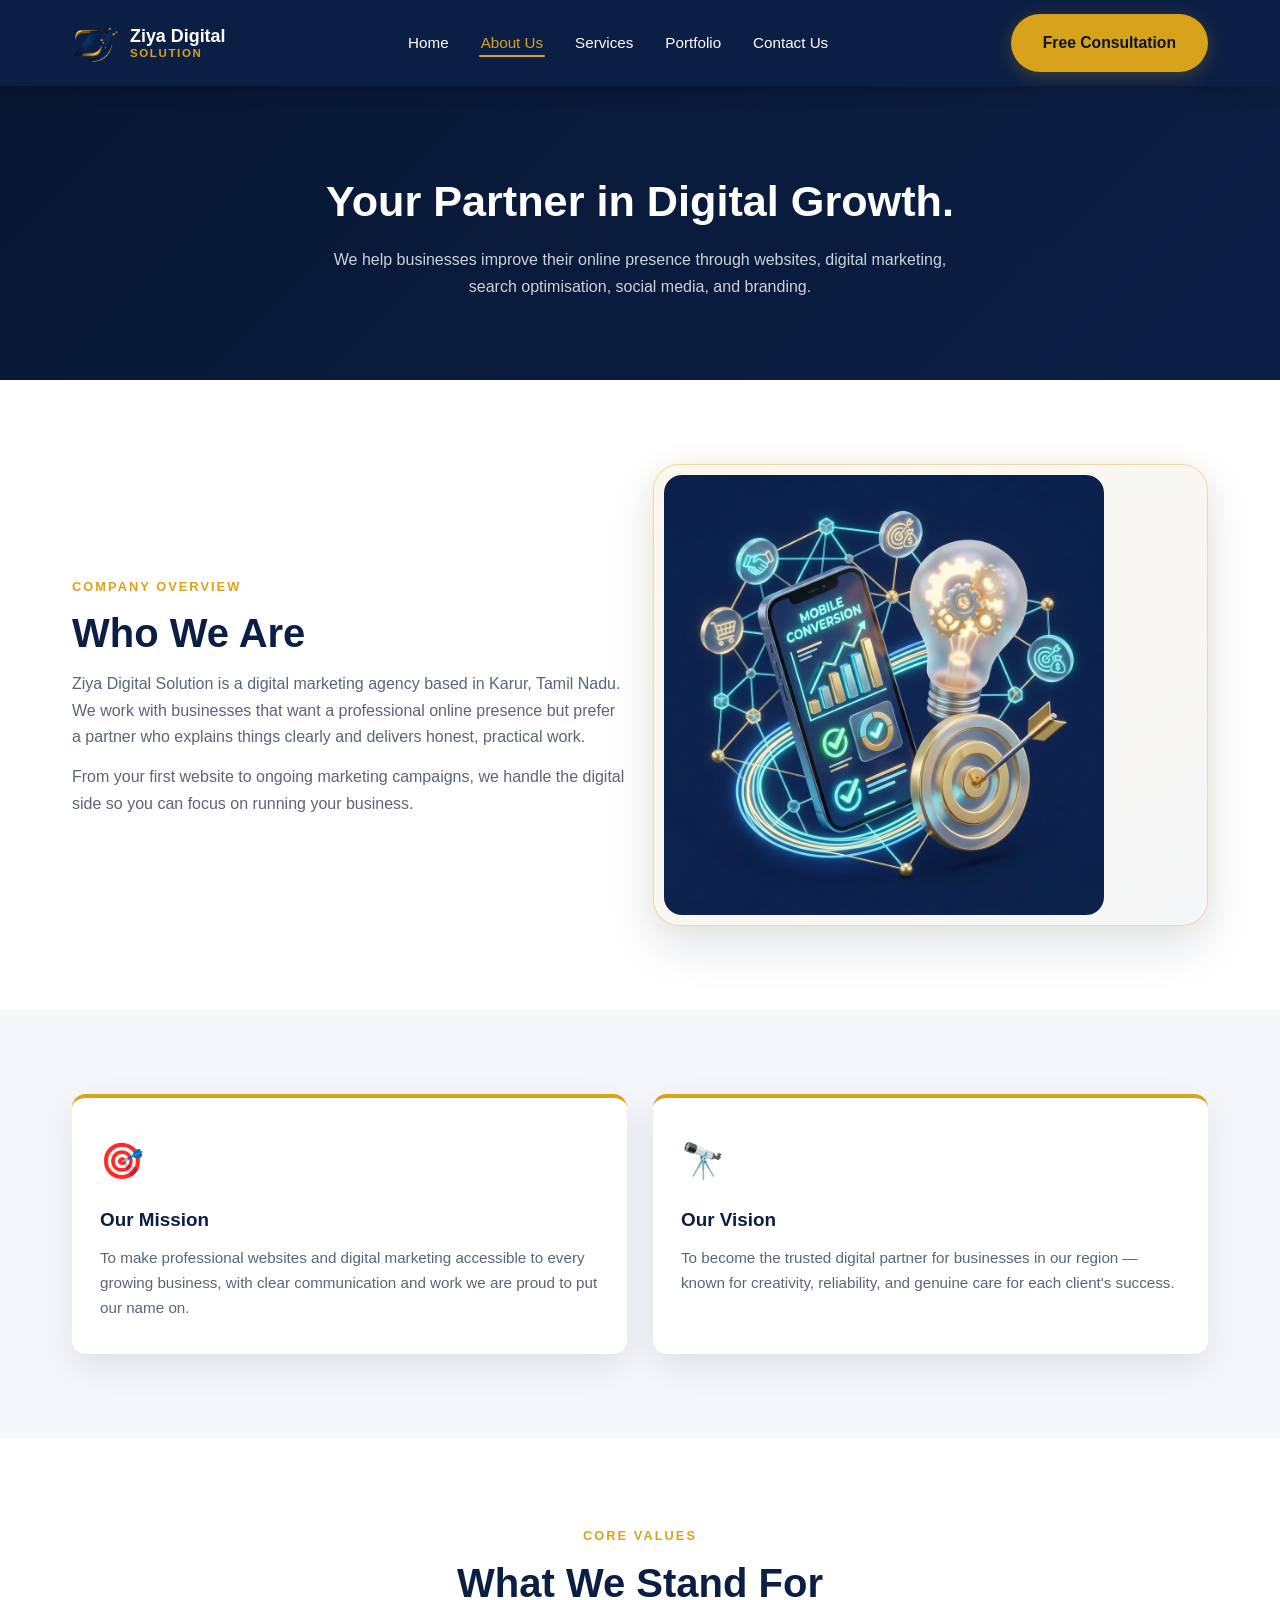
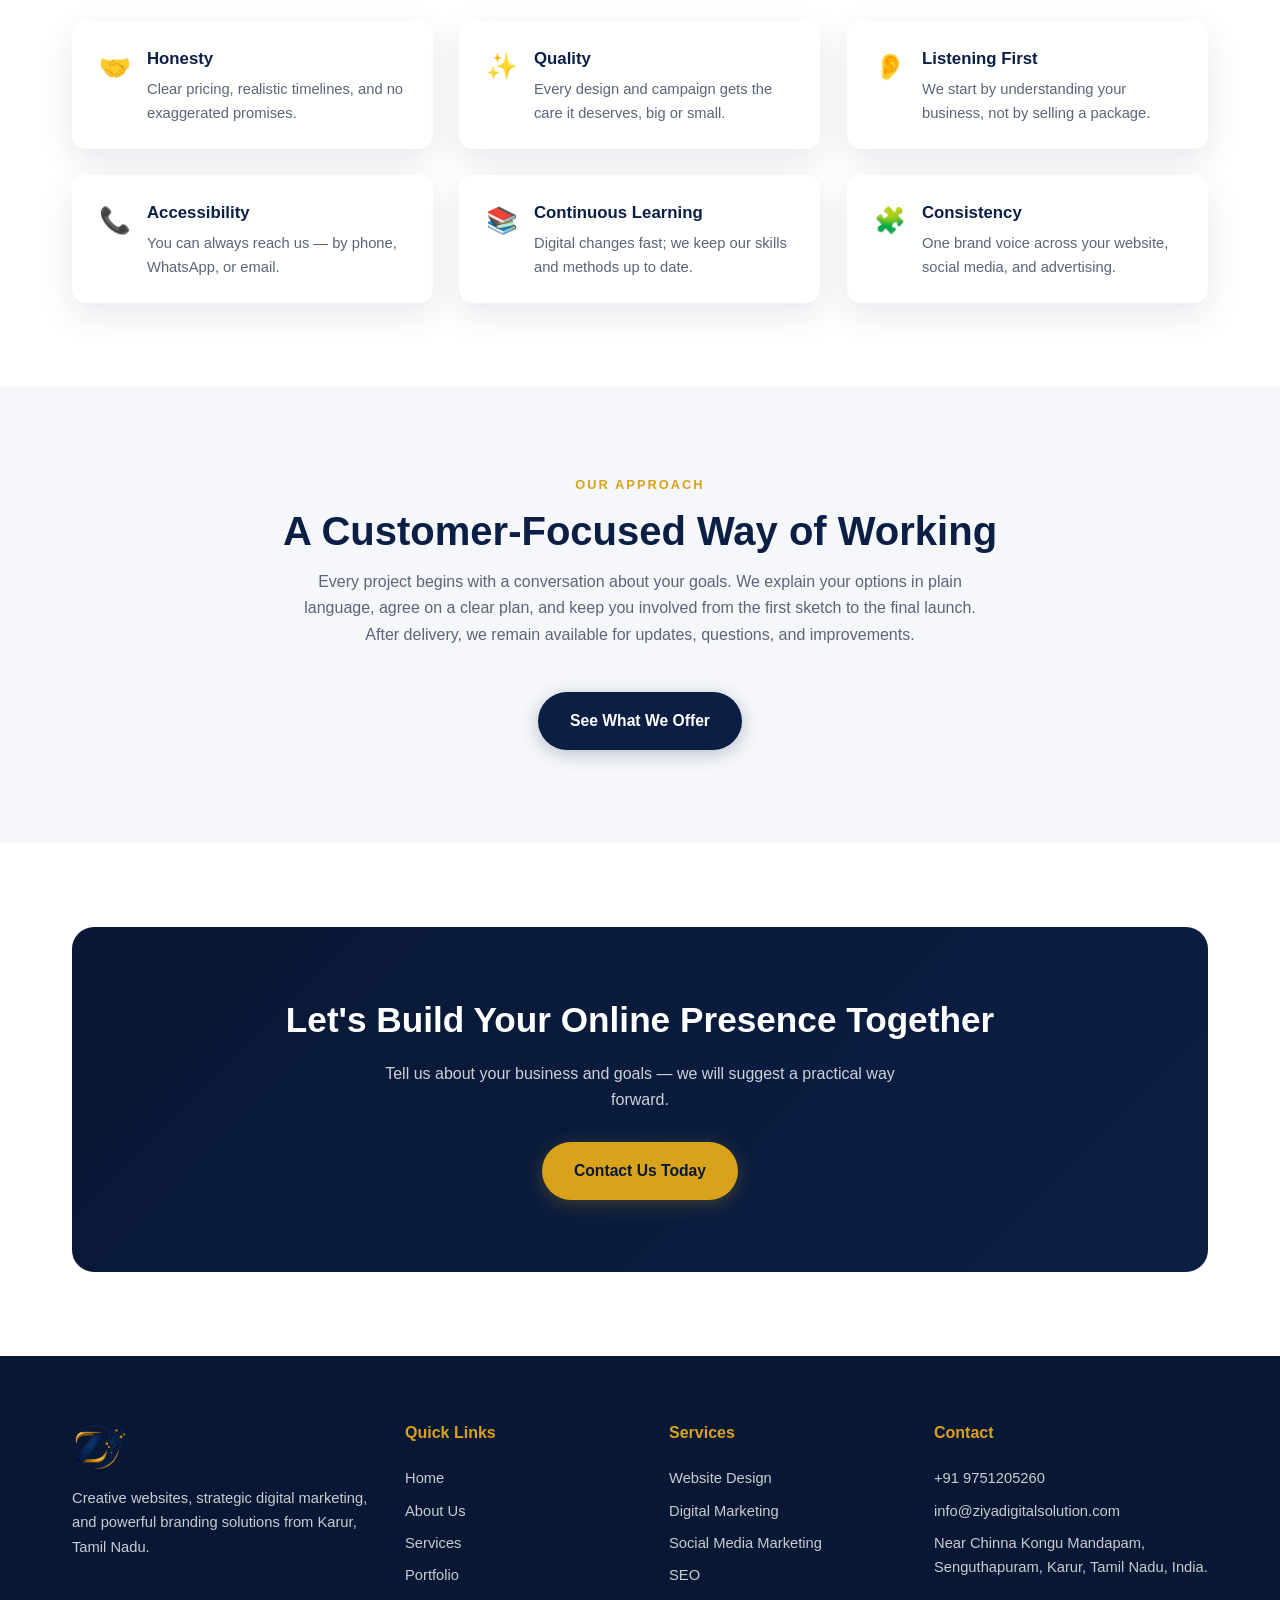
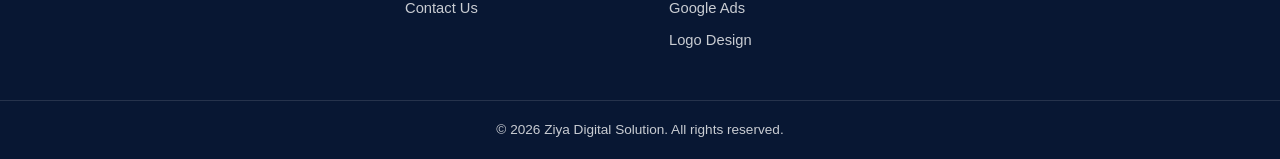
==== commit ca874213: "Add animated digital marketing background, effects, and enhancements" ====
--- a/about.html
+++ b/about.html
@@ -5,18 +5,15 @@
   <meta name="viewport" content="width=device-width, initial-scale=1.0" />
   <title>About Us — Ziya Digital Solution</title>
   <meta name="description" content="Learn about Ziya Digital Solution, a digital marketing agency in Karur, Tamil Nadu helping businesses grow through websites, marketing, SEO, social media and branding." />
-  <link rel="icon" href="logo.jpeg" type="image/jpeg" />
-  <link rel="stylesheet" href="style.css" />
+  <link rel="icon" href="assets/images/logo.jpeg" type="image/jpeg" />
+  <link rel="stylesheet" href="css/style.css" />
 </head>
 <body>
-
-  <!-- ============ Animated Background Canvas ============ -->
-  <canvas id="bg-canvas" class="site-bg-canvas" aria-hidden="true"></canvas>
 
   <header class="site-header">
     <div class="header-inner">
       <a href="index.html" class="brand">
-        <img src="logo.png" alt="Ziya Digital Solution logo" />
+        <img src="assets/images/logo.png" alt="Ziya Digital Solution logo" />
         <span class="brand-name">Ziya Digital <span>Solution</span></span>
       </a>
       <nav class="main-nav" aria-label="Main navigation">
@@ -59,7 +56,7 @@
         </p>
       </div>
       <div class="showcase-card reveal-right">
-        <img src="strategy-illustration.png" alt="Ziya Digital Solution digital marketing and business strategy" />
+        <img src="assets/images/strategy-illustration.png" alt="Ziya Digital Solution digital marketing and business strategy" />
       </div>
     </div>
   </section>
@@ -145,7 +142,7 @@
   <footer class="site-footer">
     <div class="container footer-grid">
       <div class="footer-brand">
-        <img src="logo.png" alt="Ziya Digital Solution logo" />
+        <img src="assets/images/logo.png" alt="Ziya Digital Solution logo" />
         <p>Creative websites, strategic digital marketing, and powerful branding solutions from Karur, Tamil Nadu.</p>
       </div>
       <div>
@@ -177,7 +174,6 @@
     </div>
   </footer>
 
-  <script src="script.js"></script>
-  <script src="hero-canvas.js"></script>
+  <script src="js/script.js"></script>
 </body>
 </html>
--- a/css/style.css
+++ b/css/style.css
@@ -0,0 +1,1646 @@
+/* ============================================================
+   Ziya Digital Solution — Global Stylesheet
+   Brand palette:
+     Navy  #0B1F45   Gold  #D9A21B   White #FFFFFF
+     Light #F5F7FA   Text  #182235
+   Edit colours in one place via the CSS variables below.
+   ============================================================ */
+
+:root {
+  --navy: #0B1F45;
+  --navy-dark: #081733;
+  --gold: #D9A21B;
+  --gold-soft: #f3d27a;
+  --white: #ffffff;
+  --light: #F5F7FA;
+  --text: #182235;
+  --muted: #5b6577;
+  --radius: 14px;
+  --shadow: 0 12px 34px rgba(11, 31, 69, 0.10);
+  --transition: all 0.25s ease;
+  --max-width: 1180px;
+}
+
+/* ---------- Reset & base ---------- */
+*,
+*::before,
+*::after {
+  box-sizing: border-box;
+  margin: 0;
+  padding: 0;
+}
+
+html {
+  scroll-behavior: smooth;
+}
+
+body {
+  font-family: "Segoe UI", "Helvetica Neue", Arial, sans-serif;
+  color: var(--text);
+  background: var(--white);
+  line-height: 1.65;
+  -webkit-font-smoothing: antialiased;
+}
+
+img {
+  max-width: 100%;
+  display: block;
+}
+
+a {
+  color: var(--navy);
+  text-decoration: none;
+}
+
+ul {
+  list-style: none;
+}
+
+.container {
+  width: 100%;
+  max-width: var(--max-width);
+  margin: 0 auto;
+  padding: 0 22px;
+}
+
+section {
+  padding: 84px 0;
+}
+
+.section-light {
+  background: var(--light);
+}
+
+/* ---------- Typography helpers ---------- */
+.eyebrow {
+  display: inline-block;
+  font-size: 0.8rem;
+  font-weight: 700;
+  letter-spacing: 0.16em;
+  text-transform: uppercase;
+  color: var(--gold);
+  margin-bottom: 12px;
+}
+
+.section-title {
+  font-size: clamp(1.7rem, 3.4vw, 2.5rem);
+  color: var(--navy);
+  line-height: 1.2;
+  margin-bottom: 14px;
+}
+
+.section-lead {
+  color: var(--muted);
+  max-width: 680px;
+  margin: 0 auto 44px;
+}
+
+.text-center {
+  text-align: center;
+}
+
+/* ---------- Buttons ---------- */
+.btn {
+  display: inline-block;
+  padding: 14px 30px;
+  border-radius: 50px;
+  font-weight: 600;
+  font-size: 0.98rem;
+  cursor: pointer;
+  border: 2px solid transparent;
+  transition: transform 0.25s cubic-bezier(0.16, 1, 0.3, 1), box-shadow 0.25s ease, background 0.25s ease, color 0.25s ease;
+  position: relative;
+  overflow: hidden;
+}
+
+.btn:active {
+  transform: translateY(1px) scale(0.98);
+}
+
+.btn-gold {
+  background: var(--gold);
+  color: var(--navy-dark);
+  box-shadow: 0 4px 18px rgba(217, 162, 27, 0.25);
+}
+
+.btn-gold::after {
+  content: "";
+  position: absolute;
+  top: -50%;
+  left: -70%;
+  width: 45%;
+  height: 200%;
+  background: linear-gradient(90deg, transparent, rgba(255, 255, 255, 0.4), transparent);
+  transform: rotate(25deg);
+  transition: left 0.7s ease;
+}
+
+.btn-gold:hover {
+  background: var(--gold-soft);
+  transform: translateY(-3px);
+  box-shadow: 0 10px 26px rgba(217, 162, 27, 0.42);
+}
+
+.btn-gold:hover::after {
+  left: 140%;
+}
+
+.btn-outline {
+  border-color: var(--gold);
+  color: var(--gold);
+  background: transparent;
+}
+
+.btn-outline:hover {
+  background: var(--gold);
+  color: var(--navy-dark);
+  transform: translateY(-3px);
+  box-shadow: 0 8px 24px rgba(217, 162, 27, 0.3);
+}
+
+.btn-navy {
+  background: var(--navy);
+  color: var(--white);
+  box-shadow: 0 4px 18px rgba(11, 31, 69, 0.25);
+}
+
+.btn-navy:hover {
+  background: var(--navy-dark);
+  transform: translateY(-3px);
+  box-shadow: 0 10px 26px rgba(11, 31, 69, 0.35);
+}
+
+/* ---------- Header ---------- */
+.site-header {
+  position: sticky;
+  top: 0;
+  z-index: 100;
+  background: var(--navy);
+  box-shadow: 0 2px 18px rgba(0, 0, 0, 0.25);
+  transition: background 0.35s ease, padding 0.35s ease, box-shadow 0.35s ease;
+}
+
+.site-header.scrolled {
+  background: rgba(11, 31, 69, 0.94);
+  backdrop-filter: blur(14px);
+  -webkit-backdrop-filter: blur(14px);
+  box-shadow: 0 10px 30px rgba(0, 0, 0, 0.38);
+}
+
+.header-inner {
+  display: flex;
+  align-items: center;
+  justify-content: space-between;
+  gap: 20px;
+  padding: 14px 22px;
+  max-width: var(--max-width);
+  margin: 0 auto;
+  transition: padding 0.35s ease;
+}
+
+.site-header.scrolled .header-inner {
+  padding: 10px 22px;
+}
+
+.brand {
+  display: flex;
+  align-items: center;
+  gap: 12px;
+  transition: transform 0.25s ease;
+}
+
+.brand:hover {
+  transform: scale(1.02);
+}
+
+.brand img {
+  width: 46px;
+  height: 46px;
+  border-radius: 10px;
+  background: var(--navy);
+  padding: 0;
+  object-fit: contain;
+  transition: transform 0.3s ease;
+}
+
+.brand:hover img {
+  transform: rotate(4deg) scale(1.06);
+}
+
+.brand-name {
+  color: var(--white);
+  font-weight: 700;
+  font-size: 1.12rem;
+  line-height: 1.15;
+}
+
+.brand-name span {
+  display: block;
+  color: var(--gold);
+  font-size: 0.72rem;
+  letter-spacing: 0.14em;
+  text-transform: uppercase;
+  font-weight: 600;
+}
+
+.main-nav ul {
+  display: flex;
+  gap: 28px;
+  align-items: center;
+}
+
+.main-nav a {
+  color: var(--white);
+  font-size: 0.95rem;
+  font-weight: 500;
+  padding: 6px 2px;
+  position: relative;
+  border-bottom: none;
+  transition: color 0.25s ease;
+}
+
+.main-nav a::after {
+  content: "";
+  position: absolute;
+  bottom: 0;
+  left: 0;
+  width: 0%;
+  height: 2px;
+  background: var(--gold);
+  border-radius: 2px;
+  transition: width 0.3s cubic-bezier(0.16, 1, 0.3, 1);
+}
+
+.main-nav a:hover,
+.main-nav a.active {
+  color: var(--gold);
+}
+
+.main-nav a:hover::after,
+.main-nav a.active::after {
+  width: 100%;
+}
+
+.header-cta {
+  white-space: nowrap;
+}
+
+/* Hamburger (mobile) */
+.nav-toggle {
+  display: none;
+  background: none;
+  border: none;
+  cursor: pointer;
+  padding: 8px;
+}
+
+.nav-toggle span {
+  display: block;
+  width: 26px;
+  height: 3px;
+  background: var(--gold);
+  margin: 5px 0;
+  border-radius: 2px;
+  transition: var(--transition);
+}
+
+/* ---------- Header White Variant (Home Page) ---------- */
+.site-header.header-white {
+  background: var(--white);
+  box-shadow: 0 2px 20px rgba(11, 31, 69, 0.08);
+}
+
+.site-header.header-white.scrolled {
+  background: rgba(255, 255, 255, 0.96);
+  backdrop-filter: blur(14px);
+  -webkit-backdrop-filter: blur(14px);
+  box-shadow: 0 8px 30px rgba(11, 31, 69, 0.12);
+}
+
+.site-header.header-white .brand img {
+  background: transparent;
+}
+
+.site-header.header-white .brand-name {
+  color: var(--navy);
+}
+
+.site-header.header-white .brand-name span {
+  color: var(--gold);
+}
+
+.site-header.header-white .main-nav a {
+  color: var(--navy);
+  font-weight: 600;
+}
+
+.site-header.header-white .main-nav a:hover,
+.site-header.header-white .main-nav a.active {
+  color: var(--gold);
+}
+
+.site-header.header-white .main-nav a::after {
+  background: var(--gold);
+}
+
+.site-header.header-white .nav-toggle span {
+  background: var(--navy);
+}
+
+/* ---------- Hero ---------- */
+.hero {
+  background: linear-gradient(135deg, var(--navy-dark) 0%, var(--navy) 60%, #123061 100%);
+  color: var(--white);
+  padding: 110px 0 120px;
+  position: relative;
+  overflow: hidden;
+}
+
+/* ---- Canvas animated background (home hero only) ---- */
+.hero-canvas {
+  position: absolute;
+  inset: 0;
+  width: 100%;
+  height: 100%;
+  z-index: 0;
+  pointer-events: none;
+  display: block;
+}
+
+/* Semi-transparent overlay so text stays readable */
+.hero-video-overlay {
+  position: absolute;
+  inset: 0;
+  z-index: 1;
+  background: linear-gradient(
+    135deg,
+    rgba(8, 23, 51, 0.78) 0%,
+    rgba(11, 31, 69, 0.65) 50%,
+    rgba(18, 48, 97, 0.72) 100%
+  );
+  pointer-events: none;
+}
+
+/* Decorative gold shapes */
+.hero::before,
+.hero::after {
+  content: "";
+  position: absolute;
+  border-radius: 50%;
+  background: radial-gradient(circle, rgba(217, 162, 27, 0.22), transparent 65%);
+}
+
+.hero::before {
+  width: 420px;
+  height: 420px;
+  top: -140px;
+  right: -100px;
+}
+
+.hero::after {
+  width: 320px;
+  height: 320px;
+  bottom: -120px;
+  left: -90px;
+}
+
+.hero-inner {
+  position: relative;
+  z-index: 2;
+  display: grid;
+  grid-template-columns: 1.1fr 0.9fr;
+  gap: 48px;
+  align-items: center;
+}
+
+.hero-badge {
+  display: inline-flex;
+  align-items: center;
+  gap: 10px;
+  background: rgba(217, 162, 27, 0.12);
+  border: 1px solid rgba(217, 162, 27, 0.35);
+  padding: 7px 18px;
+  border-radius: 50px;
+  font-size: 0.82rem;
+  font-weight: 600;
+  color: var(--gold);
+  letter-spacing: 0.04em;
+  margin-bottom: 20px;
+  backdrop-filter: blur(8px);
+}
+
+.badge-dot {
+  width: 8px;
+  height: 8px;
+  border-radius: 50%;
+  background: #22c55e;
+  box-shadow: 0 0 10px #22c55e;
+  animation: pulseDot 2s infinite;
+}
+
+.hero h1 {
+  font-size: clamp(2.2rem, 4.5vw, 3.5rem);
+  line-height: 1.15;
+  margin-bottom: 20px;
+  font-weight: 800;
+  letter-spacing: -0.02em;
+}
+
+.hero h1 .gold,
+.gold-gradient {
+  background: linear-gradient(135deg, #f7d788 0%, var(--gold) 50%, #b8830b 100%);
+  -webkit-background-clip: text;
+  -webkit-text-fill-color: transparent;
+  display: inline-block;
+}
+
+.hero p {
+  color: rgba(255, 255, 255, 0.86);
+  font-size: 1.1rem;
+  max-width: 580px;
+  margin-bottom: 32px;
+  line-height: 1.7;
+}
+
+.hero-actions {
+  display: flex;
+  gap: 16px;
+  flex-wrap: wrap;
+  margin-bottom: 34px;
+}
+
+.hero-trust {
+  display: flex;
+  flex-wrap: wrap;
+  gap: 20px;
+  padding-top: 18px;
+  border-top: 1px solid rgba(255, 255, 255, 0.12);
+}
+
+.trust-item {
+  display: inline-flex;
+  align-items: center;
+  gap: 8px;
+  font-size: 0.88rem;
+  color: rgba(255, 255, 255, 0.82);
+  font-weight: 500;
+}
+
+.trust-icon {
+  display: inline-flex;
+  align-items: center;
+  justify-content: center;
+  width: 18px;
+  height: 18px;
+  border-radius: 50%;
+  background: rgba(217, 162, 27, 0.2);
+  color: var(--gold);
+  font-size: 0.75rem;
+  font-weight: 700;
+}
+
+/* Attractive Hero Image Setup */
+.hero-image-wrap {
+  position: relative;
+  display: flex;
+  align-items: center;
+  justify-content: center;
+}
+
+.hero-glow-sphere {
+  position: absolute;
+  width: 360px;
+  height: 360px;
+  border-radius: 50%;
+  background: radial-gradient(circle, rgba(217, 162, 27, 0.28) 0%, rgba(11, 31, 69, 0) 70%);
+  filter: blur(40px);
+  z-index: 0;
+  pointer-events: none;
+  animation: floatGlow 8s ease-in-out infinite alternate;
+}
+
+.hero-image-card {
+  position: relative;
+  z-index: 1;
+  border-radius: 28px;
+  padding: 12px;
+  background: linear-gradient(145deg, rgba(255, 255, 255, 0.08), rgba(11, 31, 69, 0.55));
+  border: 1px solid rgba(217, 162, 27, 0.38);
+  box-shadow: 0 25px 60px rgba(0, 0, 0, 0.45), 0 0 35px rgba(217, 162, 27, 0.15);
+  animation: floatSlow 6s ease-in-out infinite;
+  backdrop-filter: blur(10px);
+  -webkit-backdrop-filter: blur(10px);
+  transition: transform 0.4s cubic-bezier(0.16, 1, 0.3, 1), box-shadow 0.4s ease;
+}
+
+.hero-image-card:hover {
+  box-shadow: 0 30px 70px rgba(0, 0, 0, 0.55), 0 0 50px rgba(217, 162, 27, 0.25);
+}
+
+.hero-image-card img {
+  width: 100%;
+  max-width: 460px;
+  height: auto;
+  border-radius: 20px;
+  display: block;
+  box-shadow: 0 12px 30px rgba(0, 0, 0, 0.35);
+}
+
+/* Floating Glass Badges */
+.hero-float-badge {
+  position: absolute;
+  z-index: 2;
+  display: flex;
+  align-items: center;
+  gap: 12px;
+  background: rgba(8, 23, 51, 0.88);
+  border: 1px solid rgba(217, 162, 27, 0.45);
+  padding: 12px 18px;
+  border-radius: 16px;
+  box-shadow: 0 16px 36px rgba(0, 0, 0, 0.45), 0 0 20px rgba(217, 162, 27, 0.18);
+  backdrop-filter: blur(12px);
+  -webkit-backdrop-filter: blur(12px);
+  color: var(--white);
+  white-space: nowrap;
+  pointer-events: none;
+}
+
+.hero-float-badge .badge-icon {
+  font-size: 1.5rem;
+  line-height: 1;
+}
+
+.hero-float-badge strong {
+  display: block;
+  font-size: 0.95rem;
+  color: var(--gold);
+  line-height: 1.2;
+}
+
+.hero-float-badge small {
+  display: block;
+  font-size: 0.78rem;
+  color: rgba(255, 255, 255, 0.75);
+}
+
+.badge-top {
+  top: -16px;
+  right: -16px;
+  animation: floatBadge1 5s ease-in-out infinite;
+}
+
+.badge-bottom {
+  bottom: -16px;
+  left: -20px;
+  animation: floatBadge2 6s ease-in-out infinite;
+}
+
+.hero-visual {
+  background: rgba(255, 255, 255, 0.06);
+  border: 1px solid rgba(217, 162, 27, 0.35);
+  border-radius: 20px;
+  padding: 34px;
+  backdrop-filter: blur(4px);
+}
+
+.hero-visual img {
+  width: 150px;
+  margin: 0 auto 18px;
+  border-radius: 16px;
+}
+
+.hero-visual p {
+  text-align: center;
+  color: rgba(255, 255, 255, 0.75);
+  font-size: 0.95rem;
+  margin: 0;
+}
+
+/* ---------- Cards / grids ---------- */
+.grid-3 {
+  display: grid;
+  grid-template-columns: repeat(3, 1fr);
+  gap: 26px;
+}
+
+.grid-2 {
+  display: grid;
+  grid-template-columns: repeat(2, 1fr);
+  gap: 26px;
+}
+
+.card {
+  background: var(--white);
+  border-radius: var(--radius);
+  padding: 34px 28px;
+  box-shadow: var(--shadow);
+  border-top: 4px solid var(--gold);
+  transition: transform 0.35s cubic-bezier(0.16, 1, 0.3, 1), box-shadow 0.35s ease, border-top-color 0.35s ease;
+  position: relative;
+  overflow: hidden;
+}
+
+.card:hover {
+  transform: translateY(-8px) scale(1.015);
+  box-shadow: 0 20px 42px rgba(11, 31, 69, 0.14), 0 0 20px rgba(217, 162, 27, 0.12);
+  border-top-color: var(--gold-soft);
+}
+
+.card .icon {
+  font-size: 2.2rem;
+  margin-bottom: 14px;
+  display: inline-block;
+  transition: transform 0.35s cubic-bezier(0.34, 1.56, 0.64, 1);
+}
+
+.card:hover .icon {
+  transform: scale(1.22) rotate(6deg);
+}
+
+.card h3 {
+  color: var(--navy);
+  font-size: 1.18rem;
+  margin-bottom: 10px;
+  transition: color 0.25s ease;
+}
+
+.card:hover h3 {
+  color: #123061;
+}
+
+.card p {
+  color: var(--muted);
+  font-size: 0.95rem;
+}
+
+/* ---------- Why choose us ---------- */
+.why-item {
+  display: flex;
+  gap: 16px;
+  align-items: flex-start;
+  background: var(--white);
+  padding: 24px;
+  border-radius: var(--radius);
+  box-shadow: var(--shadow);
+  border-left: 3px solid transparent;
+  transition: transform 0.35s cubic-bezier(0.16, 1, 0.3, 1), box-shadow 0.35s ease, border-left-color 0.35s ease;
+}
+
+.why-item:hover {
+  transform: translateY(-5px) translateX(4px);
+  box-shadow: 0 16px 36px rgba(11, 31, 69, 0.12);
+  border-left: 4px solid var(--gold);
+}
+
+.why-item .icon {
+  font-size: 1.6rem;
+  transition: transform 0.35s cubic-bezier(0.34, 1.56, 0.64, 1);
+}
+
+.why-item:hover .icon {
+  transform: scale(1.2) rotate(-8deg);
+}
+
+.why-item h3 {
+  color: var(--navy);
+  font-size: 1.05rem;
+  margin-bottom: 4px;
+}
+
+.why-item p {
+  color: var(--muted);
+  font-size: 0.92rem;
+}
+
+/* ---------- Process timeline ---------- */
+.process {
+  display: grid;
+  grid-template-columns: repeat(4, 1fr);
+  gap: 22px;
+  counter-reset: step;
+}
+
+.process-step {
+  position: relative;
+  background: var(--white);
+  border-radius: var(--radius);
+  padding: 30px 24px;
+  box-shadow: var(--shadow);
+  text-align: center;
+  transition: transform 0.35s cubic-bezier(0.16, 1, 0.3, 1), box-shadow 0.35s ease;
+}
+
+.process-step:hover {
+  transform: translateY(-8px);
+  box-shadow: 0 20px 42px rgba(11, 31, 69, 0.14);
+}
+
+.process-step .num {
+  display: inline-flex;
+  align-items: center;
+  justify-content: center;
+  width: 56px;
+  height: 56px;
+  border-radius: 50%;
+  background: var(--navy);
+  color: var(--gold);
+  font-weight: 700;
+  font-size: 1.15rem;
+  margin-bottom: 14px;
+  box-shadow: 0 4px 14px rgba(11, 31, 69, 0.25);
+  transition: transform 0.4s cubic-bezier(0.34, 1.56, 0.64, 1), background 0.3s ease, color 0.3s ease;
+}
+
+.process-step:hover .num {
+  transform: scale(1.18) rotate(12deg);
+  background: var(--gold);
+  color: var(--navy-dark);
+}
+
+.process-step h3 {
+  color: var(--navy);
+  margin-bottom: 8px;
+}
+
+.process-step p {
+  color: var(--muted);
+  font-size: 0.92rem;
+}
+
+/* ---------- Portfolio ---------- */
+.filters {
+  display: flex;
+  flex-wrap: wrap;
+  gap: 10px;
+  justify-content: center;
+  margin-bottom: 40px;
+}
+
+.filter-btn {
+  padding: 9px 22px;
+  border-radius: 50px;
+  border: 1px solid var(--navy);
+  background: transparent;
+  color: var(--navy);
+  font-weight: 600;
+  font-size: 0.9rem;
+  cursor: pointer;
+  transition: all 0.25s ease;
+}
+
+.filter-btn:hover,
+.filter-btn.active {
+  background: var(--navy);
+  color: var(--gold);
+  transform: translateY(-2px);
+  box-shadow: 0 6px 18px rgba(11, 31, 69, 0.22);
+}
+
+.portfolio-item {
+  border-radius: var(--radius);
+  overflow: hidden;
+  box-shadow: var(--shadow);
+  background: var(--white);
+  transition: transform 0.35s cubic-bezier(0.16, 1, 0.3, 1), box-shadow 0.35s ease;
+}
+
+.portfolio-item:hover {
+  transform: translateY(-8px);
+  box-shadow: 0 22px 48px rgba(11, 31, 69, 0.16);
+}
+
+.portfolio-thumb {
+  height: 190px;
+  display: flex;
+  align-items: center;
+  justify-content: center;
+  font-size: 3rem;
+  background: linear-gradient(135deg, var(--navy), #16407e);
+  transition: transform 0.4s ease;
+  overflow: hidden;
+}
+
+.portfolio-item:hover .portfolio-thumb {
+  transform: scale(1.04);
+}
+
+.portfolio-body {
+  padding: 22px;
+}
+
+.portfolio-body .tag {
+  display: inline-block;
+  font-size: 0.72rem;
+  letter-spacing: 0.12em;
+  text-transform: uppercase;
+  color: var(--gold);
+  font-weight: 700;
+  margin-bottom: 4px;
+}
+
+.portfolio-body h3 {
+  color: var(--navy);
+  margin: 6px 0;
+  transition: color 0.25s ease;
+}
+
+.portfolio-item:hover .portfolio-body h3 {
+  color: #123061;
+}
+
+.portfolio-body p {
+  color: var(--muted);
+  font-size: 0.92rem;
+}
+
+.sample-note {
+  text-align: center;
+  color: var(--muted);
+  font-size: 0.88rem;
+  margin-top: 30px;
+  font-style: italic;
+}
+
+/* ---------- FAQ accordion ---------- */
+.faq {
+  max-width: 820px;
+  margin: 0 auto;
+}
+
+.faq-item {
+  background: var(--white);
+  border-radius: var(--radius);
+  box-shadow: var(--shadow);
+  margin-bottom: 14px;
+  overflow: hidden;
+}
+
+.faq-question {
+  width: 100%;
+  text-align: left;
+  background: none;
+  border: none;
+  padding: 20px 24px;
+  font-size: 1rem;
+  font-weight: 600;
+  color: var(--navy);
+  cursor: pointer;
+  display: flex;
+  justify-content: space-between;
+  align-items: center;
+  gap: 12px;
+}
+
+.faq-question::after {
+  content: "+";
+  color: var(--gold);
+  font-size: 1.4rem;
+  font-weight: 700;
+}
+
+.faq-item.open .faq-question::after {
+  content: "−";
+}
+
+.faq-answer {
+  max-height: 0;
+  overflow: hidden;
+  transition: max-height 0.3s ease;
+}
+
+.faq-answer p {
+  padding: 0 24px 20px;
+  color: var(--muted);
+  font-size: 0.95rem;
+}
+
+/* ---------- CTA band ---------- */
+.cta-band {
+  background: linear-gradient(135deg, var(--navy-dark), var(--navy));
+  color: var(--white);
+  text-align: center;
+  border-radius: 22px;
+  padding: 64px 30px;
+}
+
+.cta-band h2 {
+  font-size: clamp(1.6rem, 3vw, 2.2rem);
+  margin-bottom: 12px;
+}
+
+.cta-band p {
+  color: rgba(255, 255, 255, 0.8);
+  max-width: 560px;
+  margin: 0 auto 28px;
+}
+
+/* ---------- Page hero (inner pages) ---------- */
+.page-hero {
+  background: linear-gradient(135deg, var(--navy-dark), var(--navy));
+  color: var(--white);
+  padding: 80px 0;
+  text-align: center;
+}
+
+.page-hero h1 {
+  font-size: clamp(1.9rem, 4vw, 2.7rem);
+  margin-bottom: 10px;
+}
+
+.page-hero p {
+  color: rgba(255, 255, 255, 0.8);
+  max-width: 640px;
+  margin: 0 auto;
+}
+
+/* ---------- Services detail ---------- */
+.service-block {
+  display: grid;
+  grid-template-columns: 1fr 1fr;
+  gap: 40px;
+  align-items: center;
+  margin-bottom: 64px;
+}
+
+.service-block:nth-child(even) .service-text {
+  order: 2;
+}
+
+.service-icon {
+  background: linear-gradient(135deg, var(--navy), #16407e);
+  border-radius: 20px;
+  min-height: 220px;
+  display: flex;
+  align-items: center;
+  justify-content: center;
+  font-size: 4rem;
+  box-shadow: var(--shadow);
+  transition: transform 0.35s cubic-bezier(0.16, 1, 0.3, 1), box-shadow 0.35s ease;
+}
+
+.service-block:hover .service-icon {
+  transform: translateY(-6px) scale(1.02);
+  box-shadow: 0 20px 45px rgba(11, 31, 69, 0.2), 0 0 25px rgba(217, 162, 27, 0.15);
+}
+
+.service-text h2 {
+  color: var(--navy);
+  font-size: 1.5rem;
+  margin-bottom: 12px;
+}
+
+.service-text p {
+  color: var(--muted);
+  margin-bottom: 16px;
+}
+
+.service-text ul li {
+  padding: 5px 0 5px 26px;
+  position: relative;
+  color: var(--text);
+  font-size: 0.95rem;
+}
+
+.service-text ul li::before {
+  content: "✔";
+  position: absolute;
+  left: 0;
+  color: var(--gold);
+  font-weight: 700;
+}
+
+.service-text .btn {
+  margin-top: 18px;
+}
+
+/* ---------- Contact ---------- */
+.contact-grid {
+  display: grid;
+  grid-template-columns: 0.9fr 1.1fr;
+  gap: 44px;
+  align-items: start;
+}
+
+.contact-info-card {
+  background: var(--navy);
+  color: var(--white);
+  border-radius: var(--radius);
+  padding: 36px 30px;
+}
+
+.contact-info-card h2 {
+  margin-bottom: 18px;
+}
+
+.contact-line {
+  display: flex;
+  gap: 14px;
+  margin-bottom: 18px;
+  align-items: flex-start;
+}
+
+.contact-line .icon {
+  color: var(--gold);
+  font-size: 1.2rem;
+}
+
+.contact-line a {
+  color: var(--white);
+}
+
+.contact-line a:hover {
+  color: var(--gold);
+}
+
+.contact-line small {
+  display: block;
+  color: rgba(255, 255, 255, 0.65);
+}
+
+.whatsapp-btn {
+  display: inline-block;
+  margin-top: 8px;
+  background: #25d366;
+  color: var(--white);
+  padding: 12px 26px;
+  border-radius: 50px;
+  font-weight: 600;
+  transition: var(--transition);
+}
+
+.whatsapp-btn:hover {
+  filter: brightness(1.08);
+  transform: translateY(-2px);
+}
+
+/* Form */
+.form-card {
+  background: var(--white);
+  border-radius: var(--radius);
+  box-shadow: var(--shadow);
+  padding: 36px 32px;
+}
+
+.form-row {
+  margin-bottom: 18px;
+}
+
+.form-row label {
+  display: block;
+  font-weight: 600;
+  font-size: 0.9rem;
+  color: var(--navy);
+  margin-bottom: 6px;
+}
+
+.form-row input,
+.form-row select,
+.form-row textarea {
+  width: 100%;
+  padding: 12px 14px;
+  border: 1px solid #d6dce6;
+  border-radius: 10px;
+  font-size: 0.95rem;
+  font-family: inherit;
+  transition: var(--transition);
+}
+
+.form-row input:focus,
+.form-row select:focus,
+.form-row textarea:focus {
+  outline: none;
+  border-color: var(--gold);
+  box-shadow: 0 0 0 3px rgba(217, 162, 27, 0.2);
+}
+
+.form-status {
+  margin-top: 14px;
+  font-size: 0.92rem;
+  font-weight: 600;
+}
+
+.form-status.error {
+  color: #b3261e;
+}
+
+/* ---------- Footer ---------- */
+.site-footer {
+  background: var(--navy-dark);
+  color: rgba(255, 255, 255, 0.78);
+  padding: 64px 0 0;
+}
+
+.footer-grid {
+  display: grid;
+  grid-template-columns: 1.3fr 1fr 1fr 1.2fr;
+  gap: 36px;
+  padding-bottom: 44px;
+}
+
+.footer-grid h3 {
+  color: var(--gold);
+  font-size: 1rem;
+  margin-bottom: 16px;
+}
+
+.footer-grid a {
+  color: rgba(255, 255, 255, 0.78);
+  display: block;
+  padding: 4px 0;
+  font-size: 0.92rem;
+  transition: var(--transition);
+}
+
+.footer-grid a:hover {
+  color: var(--gold);
+}
+
+.footer-brand img {
+  width: 54px;
+  border-radius: 10px;
+  background: var(--navy-dark);
+  padding: 0;
+  margin-bottom: 12px;
+  object-fit: contain;
+}
+
+.footer-brand p {
+  font-size: 0.92rem;
+}
+
+.footer-bottom {
+  border-top: 1px solid rgba(255, 255, 255, 0.12);
+  padding: 18px 0;
+  text-align: center;
+  font-size: 0.85rem;
+}
+
+/* ---------- Interactive Animations & Effects ---------- */
+
+/* Keyframe Definitions */
+@keyframes floatSlow {
+  0%, 100% {
+    transform: translateY(0px);
+  }
+  50% {
+    transform: translateY(-12px);
+  }
+}
+
+@keyframes floatGlow {
+  0% {
+    transform: translate(0, 0) scale(1);
+    opacity: 0.6;
+  }
+  50% {
+    transform: translate(30px, -20px) scale(1.15);
+    opacity: 0.9;
+  }
+  100% {
+    transform: translate(-20px, 20px) scale(0.95);
+    opacity: 0.7;
+  }
+}
+
+@keyframes floatBadge1 {
+  0%, 100% {
+    transform: translateY(0) rotate(0deg);
+  }
+  50% {
+    transform: translateY(-8px) rotate(1.5deg);
+  }
+}
+
+@keyframes floatBadge2 {
+  0%, 100% {
+    transform: translateY(0) rotate(0deg);
+  }
+  50% {
+    transform: translateY(8px) rotate(-1.5deg);
+  }
+}
+
+@keyframes pulseDot {
+  0% {
+    box-shadow: 0 0 0 0 rgba(34, 197, 94, 0.7);
+  }
+  70% {
+    box-shadow: 0 0 0 10px rgba(34, 197, 94, 0);
+  }
+  100% {
+    box-shadow: 0 0 0 0 rgba(34, 197, 94, 0);
+  }
+}
+
+@keyframes countPop {
+  0% {
+    transform: scale(0.8);
+    opacity: 0;
+  }
+  80% {
+    transform: scale(1.08);
+  }
+  100% {
+    transform: scale(1);
+    opacity: 1;
+  }
+}
+
+@keyframes pageHeroIn {
+  from {
+    opacity: 0;
+    transform: translateY(-20px);
+  }
+  to {
+    opacity: 1;
+    transform: translateY(0);
+  }
+}
+
+/* Page Hero Animations */
+.page-hero h1 {
+  animation: pageHeroIn 0.8s cubic-bezier(0.16, 1, 0.3, 1) both;
+}
+
+.page-hero p {
+  animation: pageHeroIn 0.8s cubic-bezier(0.16, 1, 0.3, 1) 0.15s both;
+}
+
+/* Scroll-Triggered Reveal Classes */
+.reveal,
+.reveal-up {
+  opacity: 0;
+  transform: translateY(32px);
+  transition: opacity 0.75s cubic-bezier(0.16, 1, 0.3, 1), transform 0.75s cubic-bezier(0.16, 1, 0.3, 1);
+  will-change: opacity, transform;
+}
+
+.reveal-left {
+  opacity: 0;
+  transform: translateX(-40px);
+  transition: opacity 0.75s cubic-bezier(0.16, 1, 0.3, 1), transform 0.75s cubic-bezier(0.16, 1, 0.3, 1);
+  will-change: opacity, transform;
+}
+
+.reveal-right {
+  opacity: 0;
+  transform: translateX(40px);
+  transition: opacity 0.75s cubic-bezier(0.16, 1, 0.3, 1), transform 0.75s cubic-bezier(0.16, 1, 0.3, 1);
+  will-change: opacity, transform;
+}
+
+.reveal-scale {
+  opacity: 0;
+  transform: scale(0.92);
+  transition: opacity 0.75s cubic-bezier(0.16, 1, 0.3, 1), transform 0.75s cubic-bezier(0.16, 1, 0.3, 1);
+  will-change: opacity, transform;
+}
+
+.revealed {
+  opacity: 1 !important;
+  transform: translate(0) scale(1) !important;
+}
+
+/* Stagger Delays */
+.delay-1 { transition-delay: 0.1s !important; }
+.delay-2 { transition-delay: 0.2s !important; }
+.delay-3 { transition-delay: 0.3s !important; }
+.delay-4 { transition-delay: 0.4s !important; }
+.delay-5 { transition-delay: 0.5s !important; }
+.delay-6 { transition-delay: 0.6s !important; }
+
+/* Showcase Grid & Feature Badges ("Who We Are") */
+.showcase-grid {
+  display: grid;
+  grid-template-columns: 0.95fr 1.05fr;
+  gap: 52px;
+  align-items: center;
+}
+
+.showcase-visual {
+  position: relative;
+  display: flex;
+  align-items: center;
+  justify-content: center;
+}
+
+.showcase-card {
+  position: relative;
+  border-radius: 26px;
+  padding: 10px;
+  background: linear-gradient(145deg, rgba(217, 162, 27, 0.08), rgba(11, 31, 69, 0.04));
+  border: 1px solid rgba(217, 162, 27, 0.35);
+  box-shadow: 0 20px 48px rgba(11, 31, 69, 0.12), 0 0 24px rgba(217, 162, 27, 0.1);
+  transition: transform 0.4s cubic-bezier(0.16, 1, 0.3, 1), box-shadow 0.4s ease;
+}
+
+.showcase-card:hover {
+  transform: translateY(-6px) scale(1.01);
+  box-shadow: 0 26px 56px rgba(11, 31, 69, 0.16), 0 0 35px rgba(217, 162, 27, 0.18);
+}
+
+.showcase-card img {
+  width: 100%;
+  max-width: 440px;
+  height: auto;
+  border-radius: 18px;
+  display: block;
+}
+
+.feature-check-list {
+  display: flex;
+  flex-direction: column;
+  gap: 14px;
+  margin: 24px 0 32px;
+}
+
+.feature-check-item {
+  display: flex;
+  align-items: flex-start;
+  gap: 14px;
+}
+
+.check-bullet {
+  display: inline-flex;
+  align-items: center;
+  justify-content: center;
+  min-width: 26px;
+  height: 26px;
+  border-radius: 50%;
+  background: rgba(217, 162, 27, 0.18);
+  color: var(--gold);
+  font-size: 0.88rem;
+  font-weight: 700;
+  margin-top: 2px;
+}
+
+.feature-check-item div strong {
+  display: block;
+  color: var(--navy);
+  font-size: 1rem;
+  margin-bottom: 2px;
+}
+
+.feature-check-item div p {
+  color: var(--muted);
+  font-size: 0.92rem;
+  margin: 0;
+}
+
+/* Stats Strip */
+.stats-strip {
+  display: grid;
+  grid-template-columns: repeat(3, 1fr);
+  gap: 18px;
+  margin-top: 32px;
+  padding-top: 28px;
+  border-top: 1px solid rgba(11, 31, 69, 0.1);
+}
+
+.stat-box {
+  text-align: center;
+  background: var(--white);
+  padding: 18px 12px;
+  border-radius: var(--radius);
+  box-shadow: 0 8px 24px rgba(11, 31, 69, 0.06);
+  border: 1px solid rgba(11, 31, 69, 0.05);
+  transition: transform 0.3s ease, border-color 0.3s ease;
+}
+
+.stat-box:hover {
+  transform: translateY(-4px);
+  border-color: var(--gold);
+}
+
+.stat-num {
+  font-size: 2rem;
+  font-weight: 800;
+  color: var(--navy);
+  line-height: 1.1;
+  display: block;
+}
+
+.stat-num span {
+  color: var(--gold);
+}
+
+.stat-label {
+  font-size: 0.8rem;
+  color: var(--muted);
+  font-weight: 600;
+  text-transform: uppercase;
+  letter-spacing: 0.06em;
+  margin-top: 4px;
+  display: block;
+}
+
+/* Back to Top Floating Button */
+.back-to-top {
+  position: fixed;
+  bottom: 28px;
+  right: 28px;
+  width: 48px;
+  height: 48px;
+  border-radius: 50%;
+  background: var(--navy);
+  color: var(--gold);
+  border: 2px solid var(--gold);
+  box-shadow: 0 8px 24px rgba(11, 31, 69, 0.35);
+  cursor: pointer;
+  display: flex;
+  align-items: center;
+  justify-content: center;
+  font-size: 1.25rem;
+  z-index: 99;
+  opacity: 0;
+  visibility: hidden;
+  transform: translateY(16px);
+  transition: all 0.35s cubic-bezier(0.16, 1, 0.3, 1);
+}
+
+.back-to-top.visible {
+  opacity: 1;
+  visibility: visible;
+  transform: translateY(0);
+}
+
+.back-to-top:hover {
+  background: var(--gold);
+  color: var(--navy-dark);
+  transform: translateY(-4px) scale(1.08);
+  box-shadow: 0 12px 30px rgba(217, 162, 27, 0.45);
+}
+
+/* ---------- Responsive ---------- */
+@media (max-width: 900px) {
+  .grid-3,
+  .process,
+  .footer-grid {
+    grid-template-columns: repeat(2, 1fr);
+  }
+
+  .hero-inner {
+    grid-template-columns: 1fr;
+    text-align: center;
+    gap: 40px;
+  }
+
+  .hero p {
+    margin: 0 auto 32px;
+  }
+
+  .hero-actions {
+    justify-content: center;
+  }
+
+  .hero-trust {
+    justify-content: center;
+  }
+
+  .showcase-grid {
+    grid-template-columns: 1fr;
+    text-align: left;
+    gap: 36px;
+  }
+
+  .hero-float-badge {
+    position: static;
+    margin: 10px auto;
+  }
+
+  .service-block,
+  .contact-grid {
+    grid-template-columns: 1fr;
+  }
+
+  .service-block:nth-child(even) .service-text {
+    order: 0;
+  }
+}
+
+@media (max-width: 640px) {
+  section {
+    padding: 60px 0;
+  }
+
+  .grid-3,
+  .grid-2,
+  .process,
+  .footer-grid {
+    grid-template-columns: 1fr;
+  }
+
+  .nav-toggle {
+    display: block;
+  }
+
+  .main-nav {
+    position: absolute;
+    top: 100%;
+    left: 0;
+    right: 0;
+    background: var(--navy-dark);
+    display: none;
+    padding: 12px 22px 22px;
+  }
+
+  .main-nav.open {
+    display: block;
+  }
+
+  .site-header.header-white .main-nav {
+    background: var(--white);
+    box-shadow: 0 12px 30px rgba(11, 31, 69, 0.14);
+    border-top: 1px solid rgba(11, 31, 69, 0.08);
+  }
+
+  .site-header.header-white .main-nav a {
+    color: var(--navy);
+  }
+
+  .main-nav ul {
+    flex-direction: column;
+    align-items: flex-start;
+    gap: 14px;
+  }
+
+  .header-cta {
+    display: none;
+  }
+
+  .hero {
+    padding: 70px 0 80px;
+  }
+
+  .hero h1 {
+    font-size: 2.1rem;
+  }
+
+  .stats-strip {
+    grid-template-columns: 1fr;
+    gap: 12px;
+  }
+
+  .hero-image-card img {
+    max-width: 100%;
+  }
+
+  .back-to-top {
+    bottom: 20px;
+    right: 20px;
+    width: 42px;
+    height: 42px;
+  }
+}
+/* ---------- Home Page Hero Background ---------- */
+.home-hero {
+  /* Background image – ensure the file exists at assets/images/home-hero-bg.jpg */
+  background: url('../assets/images/home-hero-bg.jpg') center/cover no-repeat;
+  position: relative;
+  min-height: 100vh; /* ensure full viewport height */
+  overflow: hidden;
+}
+/* Dark overlay for readability */
+.home-hero::before {
+  content: '';
+  position: absolute;
+  inset: 0;
+  background: linear-gradient(210deg, rgba(11,31,69,0.80), rgba(23,54,124,0.55));
+  z-index: 0;
+}
+/* Ensure inner content appears above overlay */
+.home-hero > * {
+  position: relative;
+  z-index: 1;
+}
+/* Subtle entrance animation */
+@keyframes heroFadeIn {
+  from { opacity: 0; transform: translateY(30px); }
+  to { opacity: 1; transform: none; }
+}
+.home-hero {
+  animation: heroFadeIn 1.2s ease-out forwards;
+}
+/* ---------- Home Hero Background ---------- */
+.home-hero {
+  background: url("../assets/images/home-hero-bg.jpg") center/cover no-repeat;
+  position: relative;
+  min-height: 100vh;
+  overflow: hidden;
+  animation: fadeIn 1.2s ease forwards;
+}
+.home-hero::before {
+  content: "";
+  position: absolute;
+  inset: 0;
+  background: linear-gradient(210deg, rgba(11,31,69,0.75), rgba(23,54,124,0.55));
+  z-index: 0;
+}
+.home-hero > * {
+  position: relative;
+  z-index: 1;
+}
+@keyframes fadeIn {
+  from { opacity: 0; transform: translateY(30px); }
+  to { opacity: 1; transform: none; }
+}
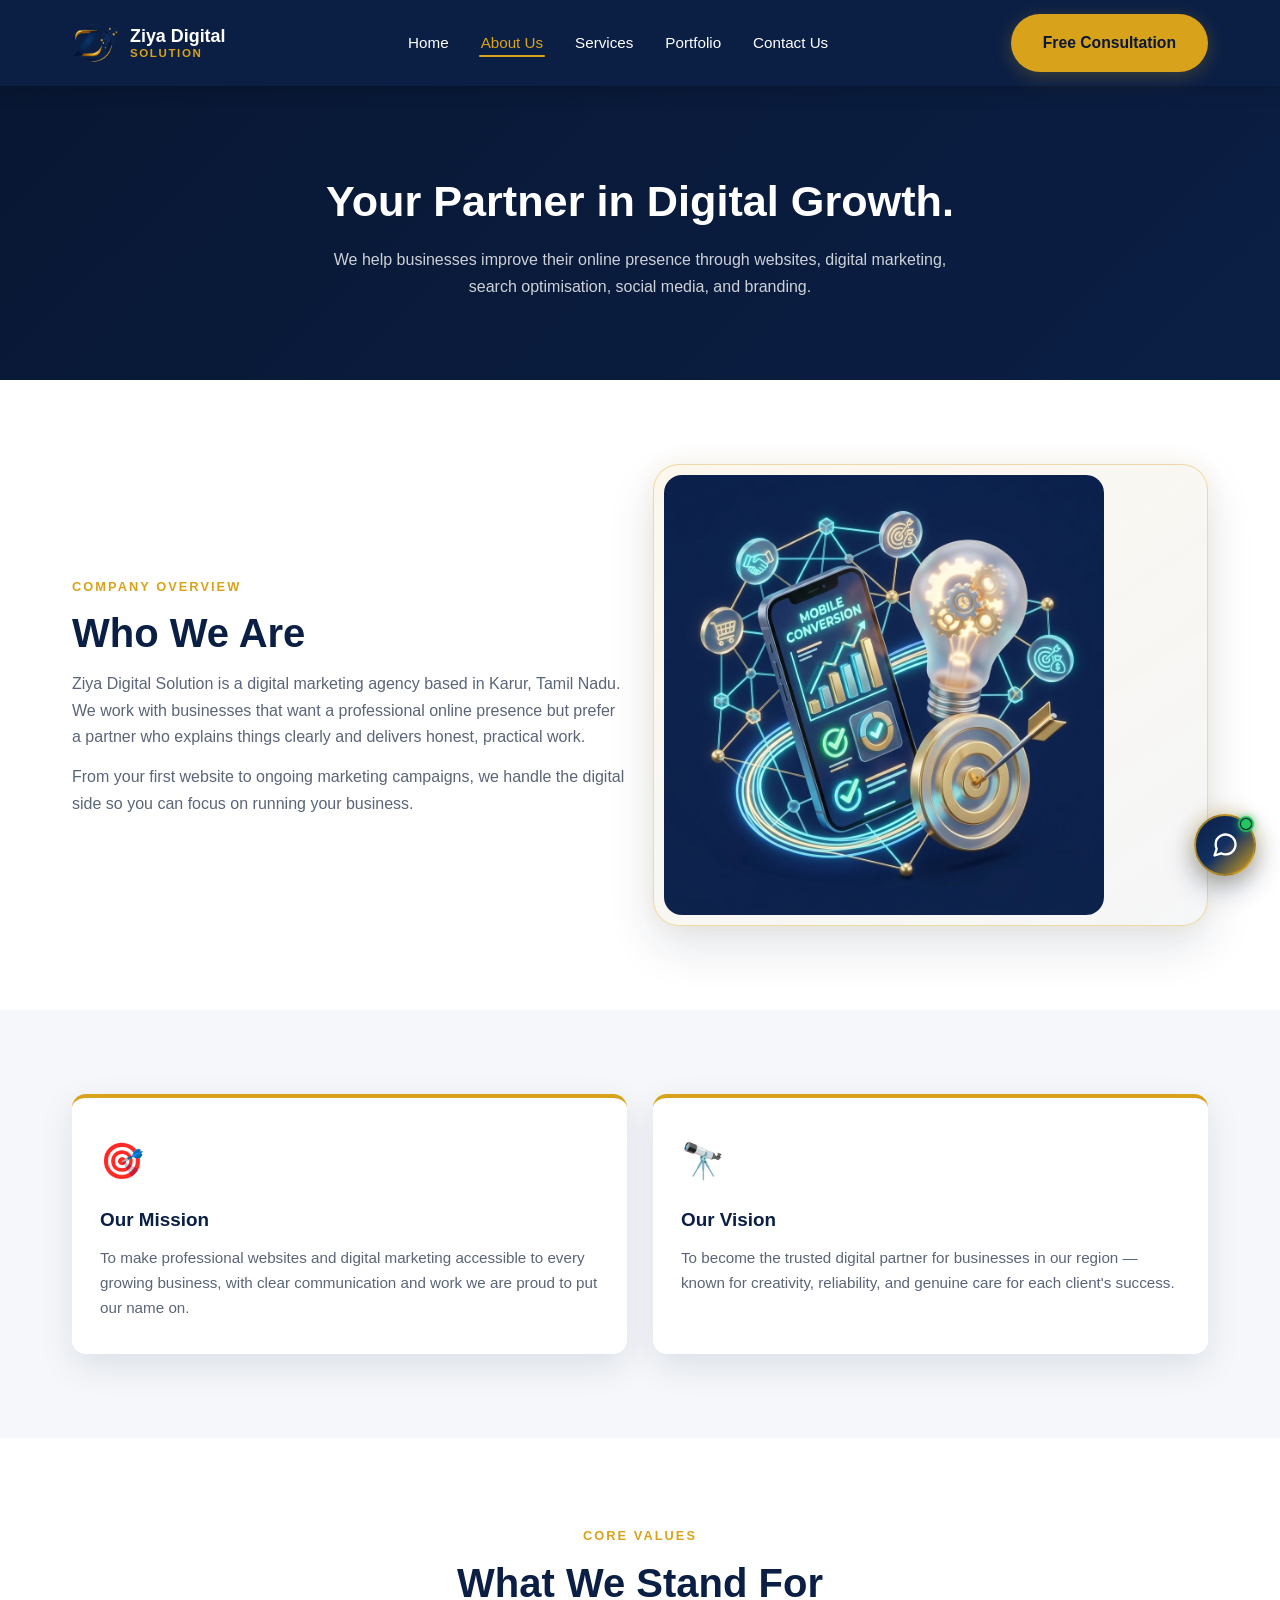
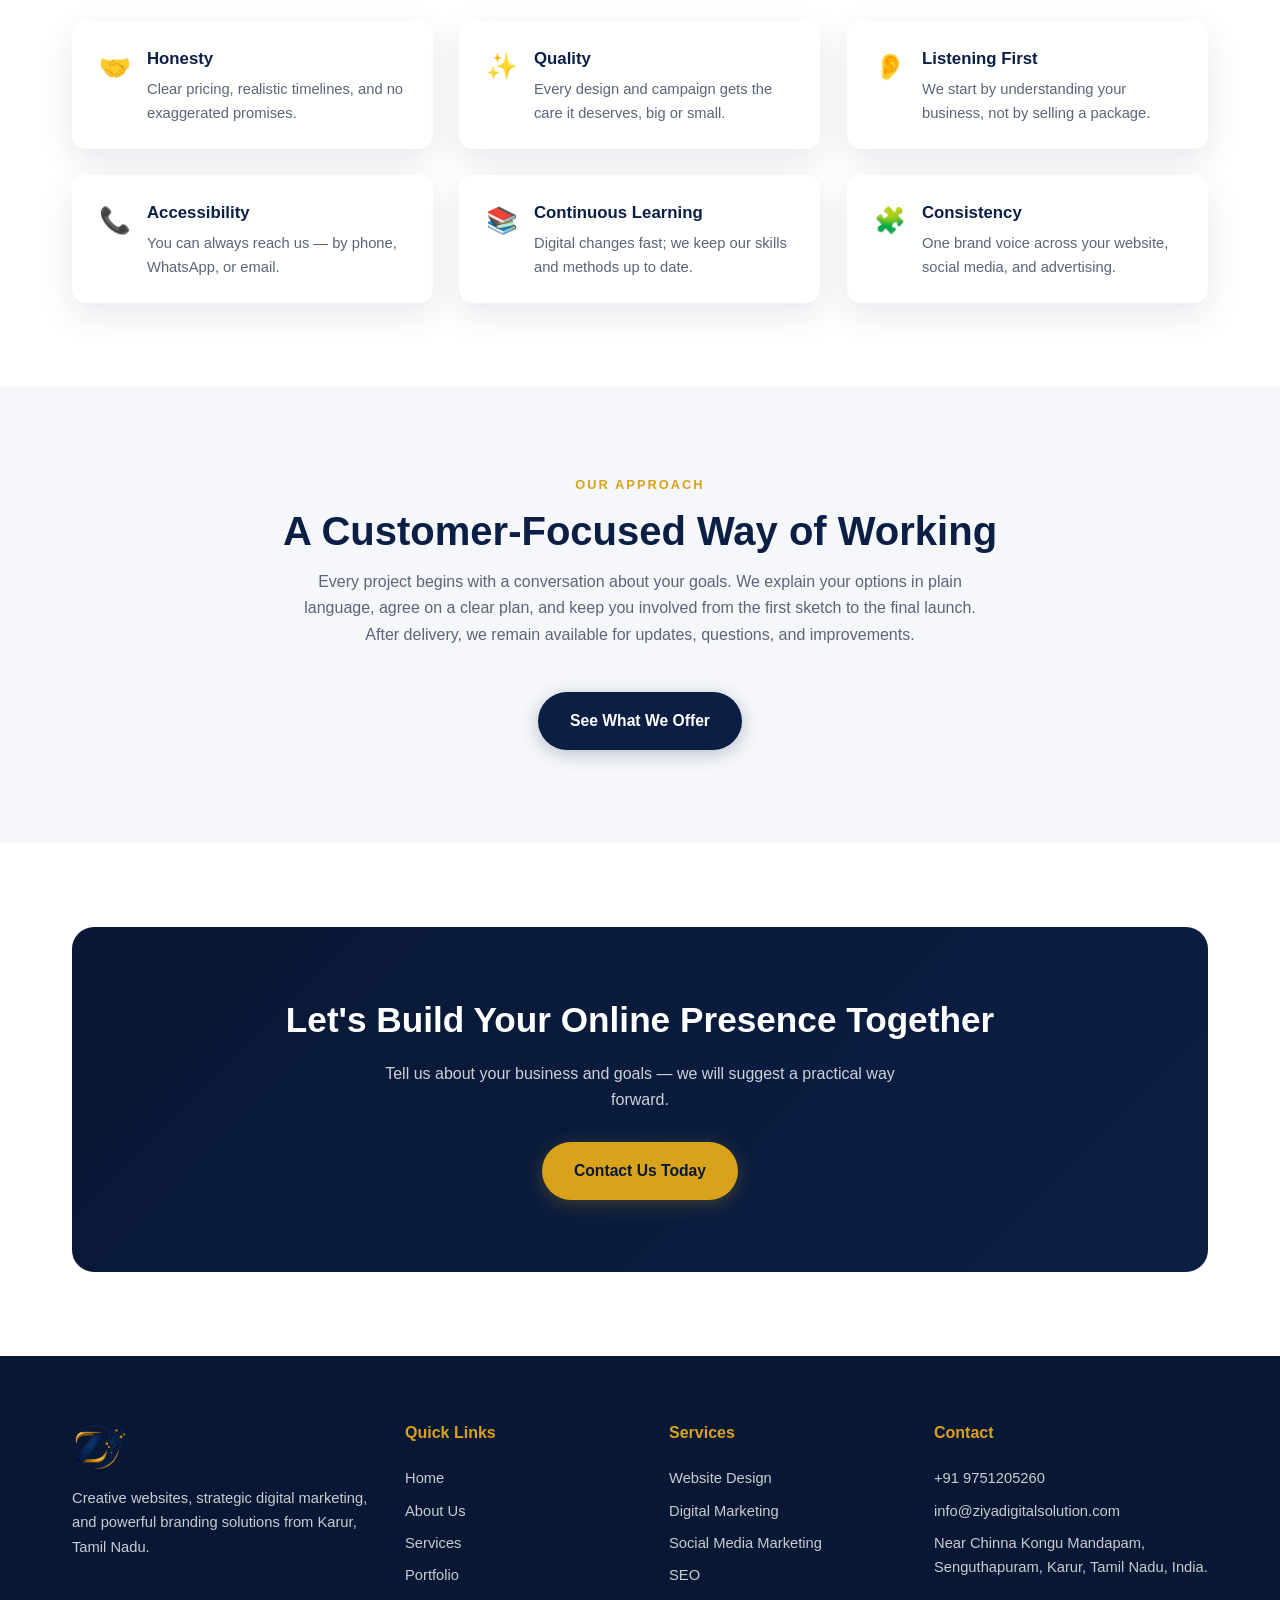
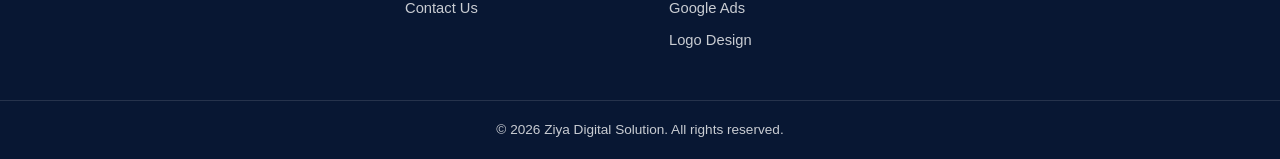
==== commit ff2727b7: "Add live AI chatbot widget with smart agency NLP engine across all pages" ====
--- a/about.html
+++ b/about.html
@@ -7,6 +7,7 @@
   <meta name="description" content="Learn about Ziya Digital Solution, a digital marketing agency in Karur, Tamil Nadu helping businesses grow through websites, marketing, SEO, social media and branding." />
   <link rel="icon" href="assets/images/logo.jpeg" type="image/jpeg" />
   <link rel="stylesheet" href="css/style.css" />
+  <link rel="stylesheet" href="css/chatbot.css" />
 </head>
 <body>
 
@@ -175,5 +176,6 @@
   </footer>
 
   <script src="js/script.js"></script>
+  <script src="js/chatbot.js"></script>
 </body>
 </html>
--- a/css/style.css
+++ b/css/style.css
@@ -1117,10 +1117,64 @@
   margin-top: 14px;
   font-size: 0.92rem;
   font-weight: 600;
+  padding: 0;
+  border-radius: 8px;
 }
 
 .form-status.error {
   color: #b3261e;
+  background: rgba(179, 38, 30, 0.07);
+  padding: 12px 16px;
+  border: 1px solid rgba(179, 38, 30, 0.2);
+}
+
+.form-status.success {
+  color: #166534;
+  background: rgba(22, 101, 52, 0.08);
+  padding: 12px 16px;
+  border: 1px solid rgba(22, 101, 52, 0.25);
+}
+
+/* Inline field validation error text */
+.field-error {
+  display: block;
+  font-size: 0.82rem;
+  color: #b3261e;
+  font-weight: 500;
+  margin-top: 4px;
+  min-height: 1.1em;
+}
+
+/* Red border when a field is invalid */
+.form-row input.input-invalid,
+.form-row textarea.input-invalid {
+  border-color: #b3261e;
+  box-shadow: 0 0 0 3px rgba(179, 38, 30, 0.12);
+}
+
+/* Required asterisk colour */
+.field-required {
+  color: #b3261e;
+  margin-left: 2px;
+}
+
+/* Loading / disabled submit button */
+.btn-gold:disabled {
+  opacity: 0.65;
+  cursor: not-allowed;
+  transform: none !important;
+  box-shadow: none !important;
+}
+
+/* Mobile — contact grid stacks to single column */
+@media (max-width: 700px) {
+  .contact-grid {
+    grid-template-columns: 1fr;
+  }
+
+  .form-card {
+    padding: 24px 16px;
+  }
 }
 
 /* ---------- Footer ---------- */
--- a/css/chatbot.css
+++ b/css/chatbot.css
@@ -0,0 +1,601 @@
+/* ============================================================
+   Ziya Digital Solution — Live AI Chatbot Widget Styles
+   Palette: Navy #0B1F45, Navy Dark #081733, Gold #D9A21B,
+            Gold Soft #f3d27a, White #FFFFFF, Cyan #38bdf8
+   ============================================================ */
+
+/* ---------- Chatbot Launcher Trigger ---------- */
+.ziya-chat-widget {
+  position: fixed;
+  bottom: 24px;
+  right: 24px;
+  z-index: 1000;
+  font-family: "Segoe UI", -apple-system, BlinkMacSystemFont, Roboto, sans-serif;
+}
+
+/* Adjust back-to-top button so it doesn't overlap launcher */
+body .back-to-top {
+  right: 92px !important;
+}
+
+@media (max-width: 640px) {
+  body .back-to-top {
+    right: 84px !important;
+    bottom: 24px !important;
+  }
+}
+
+.ziya-chat-launcher {
+  position: relative;
+  width: 62px;
+  height: 62px;
+  border-radius: 50%;
+  background: linear-gradient(135deg, #0B1F45 0%, #123061 50%, #D9A21B 100%);
+  border: 2px solid rgba(217, 162, 27, 0.7);
+  box-shadow: 0 10px 28px rgba(11, 31, 69, 0.4), 0 0 20px rgba(217, 162, 27, 0.35);
+  cursor: pointer;
+  display: flex;
+  align-items: center;
+  justify-content: center;
+  color: #ffffff;
+  transition: transform 0.3s cubic-bezier(0.34, 1.56, 0.64, 1), box-shadow 0.3s ease;
+  outline: none;
+  padding: 0;
+}
+
+.ziya-chat-launcher:hover {
+  transform: scale(1.08) translateY(-2px);
+  box-shadow: 0 14px 34px rgba(11, 31, 69, 0.5), 0 0 30px rgba(217, 162, 27, 0.55);
+}
+
+.ziya-chat-launcher:active {
+  transform: scale(0.96);
+}
+
+.ziya-chat-launcher .launcher-icon-chat,
+.ziya-chat-launcher .launcher-icon-close {
+  position: absolute;
+  transition: all 0.25s ease;
+  display: flex;
+  align-items: center;
+  justify-content: center;
+}
+
+.ziya-chat-launcher .launcher-icon-chat {
+  opacity: 1;
+  transform: scale(1) rotate(0deg);
+}
+
+.ziya-chat-launcher .launcher-icon-close {
+  opacity: 0;
+  transform: scale(0.5) rotate(-90deg);
+  font-size: 1.5rem;
+  font-weight: 700;
+  line-height: 1;
+}
+
+.ziya-chat-widget.open .ziya-chat-launcher .launcher-icon-chat {
+  opacity: 0;
+  transform: scale(0.5) rotate(90deg);
+}
+
+.ziya-chat-widget.open .ziya-chat-launcher .launcher-icon-close {
+  opacity: 1;
+  transform: scale(1) rotate(0deg);
+}
+
+/* Pulsing Online Dot on Launcher */
+.ziya-launcher-badge {
+  position: absolute;
+  top: 1px;
+  right: 1px;
+  width: 14px;
+  height: 14px;
+  border-radius: 50%;
+  background: #22c55e;
+  border: 2px solid #081733;
+  box-shadow: 0 0 8px #22c55e;
+}
+
+.ziya-launcher-badge::after {
+  content: "";
+  position: absolute;
+  inset: -3px;
+  border-radius: 50%;
+  border: 2px solid #22c55e;
+  animation: launcherPulse 2s infinite;
+  opacity: 0.8;
+}
+
+@keyframes launcherPulse {
+  0% { transform: scale(0.9); opacity: 0.9; }
+  70% { transform: scale(1.6); opacity: 0; }
+  100% { transform: scale(1.6); opacity: 0; }
+}
+
+/* Callout Bubble (Initial popup greeting) */
+.ziya-chat-callout {
+  position: absolute;
+  bottom: 74px;
+  right: 0;
+  width: 260px;
+  background: #ffffff;
+  color: #182235;
+  padding: 12px 14px;
+  border-radius: 16px;
+  border-bottom-right-radius: 4px;
+  box-shadow: 0 12px 36px rgba(11, 31, 69, 0.22), 0 2px 10px rgba(0,0,0,0.06);
+  border: 1px solid rgba(217, 162, 27, 0.4);
+  font-size: 0.88rem;
+  line-height: 1.4;
+  opacity: 0;
+  visibility: hidden;
+  transform: translateY(10px) scale(0.95);
+  transition: all 0.3s cubic-bezier(0.16, 1, 0.3, 1);
+  pointer-events: none;
+}
+
+.ziya-chat-callout.show {
+  opacity: 1;
+  visibility: visible;
+  transform: translateY(0) scale(1);
+  pointer-events: auto;
+}
+
+.ziya-chat-callout-close {
+  position: absolute;
+  top: 6px;
+  right: 8px;
+  background: none;
+  border: none;
+  font-size: 0.9rem;
+  color: #8b95a5;
+  cursor: pointer;
+  padding: 2px 6px;
+  border-radius: 50%;
+}
+.ziya-chat-callout-close:hover {
+  color: #0B1F45;
+}
+
+.ziya-chat-callout strong {
+  color: #0B1F45;
+  display: block;
+  font-size: 0.9rem;
+  margin-bottom: 2px;
+}
+
+/* ---------- Chatbot Window Box ---------- */
+.ziya-chat-box {
+  position: absolute;
+  bottom: 78px;
+  right: 0;
+  width: 380px;
+  max-width: calc(100vw - 32px);
+  height: 580px;
+  max-height: calc(100vh - 120px);
+  background: #ffffff;
+  border-radius: 20px;
+  overflow: hidden;
+  box-shadow: 0 20px 60px rgba(8, 23, 51, 0.38), 0 2px 14px rgba(217, 162, 27, 0.2);
+  border: 1px solid rgba(217, 162, 27, 0.35);
+  display: flex;
+  flex-direction: column;
+  opacity: 0;
+  visibility: hidden;
+  transform: translateY(20px) scale(0.92);
+  transform-origin: bottom right;
+  transition: all 0.35s cubic-bezier(0.16, 1, 0.3, 1);
+}
+
+.ziya-chat-widget.open .ziya-chat-box {
+  opacity: 1;
+  visibility: visible;
+  transform: translateY(0) scale(1);
+}
+
+/* Header */
+.ziya-chat-header {
+  background: linear-gradient(135deg, #081733 0%, #0B1F45 60%, #163d7a 100%);
+  color: #ffffff;
+  padding: 14px 18px;
+  display: flex;
+  align-items: center;
+  justify-content: space-between;
+  border-bottom: 1px solid rgba(217, 162, 27, 0.35);
+  box-shadow: 0 4px 14px rgba(0, 0, 0, 0.15);
+}
+
+.ziya-chat-header-info {
+  display: flex;
+  align-items: center;
+  gap: 12px;
+}
+
+.ziya-chat-avatar {
+  position: relative;
+  width: 40px;
+  height: 40px;
+  border-radius: 12px;
+  background: linear-gradient(135deg, #0B1F45, #D9A21B);
+  padding: 2px;
+  display: flex;
+  align-items: center;
+  justify-content: center;
+  box-shadow: 0 4px 12px rgba(0,0,0,0.25);
+}
+
+.ziya-chat-avatar img {
+  width: 100%;
+  height: 100%;
+  border-radius: 10px;
+  object-fit: contain;
+  background: #0B1F45;
+}
+
+.ziya-chat-avatar-dot {
+  position: absolute;
+  bottom: -2px;
+  right: -2px;
+  width: 11px;
+  height: 11px;
+  border-radius: 50%;
+  background: #22c55e;
+  border: 2px solid #081733;
+}
+
+.ziya-chat-title-group h3 {
+  font-size: 1rem;
+  font-weight: 700;
+  color: #ffffff;
+  margin: 0;
+  line-height: 1.2;
+}
+
+.ziya-chat-title-group h3 span {
+  color: #D9A21B;
+}
+
+.ziya-chat-subtitle {
+  font-size: 0.74rem;
+  color: rgba(255, 255, 255, 0.8);
+  display: flex;
+  align-items: center;
+  gap: 5px;
+  margin-top: 2px;
+}
+
+.ziya-chat-subtitle-dot {
+  width: 6px;
+  height: 6px;
+  border-radius: 50%;
+  background: #22c55e;
+  box-shadow: 0 0 6px #22c55e;
+}
+
+.ziya-chat-header-actions {
+  display: flex;
+  align-items: center;
+  gap: 6px;
+}
+
+.ziya-chat-action-btn {
+  background: rgba(255, 255, 255, 0.1);
+  border: 1px solid rgba(255, 255, 255, 0.15);
+  color: #ffffff;
+  width: 30px;
+  height: 30px;
+  border-radius: 8px;
+  cursor: pointer;
+  display: flex;
+  align-items: center;
+  justify-content: center;
+  font-size: 0.85rem;
+  transition: all 0.2s ease;
+}
+
+.ziya-chat-action-btn:hover {
+  background: rgba(217, 162, 27, 0.3);
+  border-color: #D9A21B;
+  color: #f3d27a;
+}
+
+/* Optional API Key banner inside header */
+.ziya-chat-key-panel {
+  background: #081733;
+  color: #ffffff;
+  padding: 10px 14px;
+  font-size: 0.8rem;
+  border-bottom: 1px solid rgba(217, 162, 27, 0.3);
+  display: none;
+}
+.ziya-chat-key-panel.show {
+  display: block;
+}
+.ziya-chat-key-panel input {
+  width: 100%;
+  padding: 6px 10px;
+  border-radius: 6px;
+  border: 1px solid #D9A21B;
+  background: rgba(255, 255, 255, 0.08);
+  color: #ffffff;
+  font-size: 0.8rem;
+  margin: 6px 0;
+  box-sizing: border-box;
+}
+
+/* Quick Prompt Suggestions Bar */
+.ziya-chat-quick-prompts {
+  display: flex;
+  gap: 6px;
+  overflow-x: auto;
+  padding: 10px 14px;
+  background: #f8fafc;
+  border-bottom: 1px solid #e2e8f0;
+  scrollbar-width: none;
+}
+
+.ziya-chat-quick-prompts::-webkit-scrollbar {
+  display: none;
+}
+
+.ziya-quick-chip {
+  flex-shrink: 0;
+  background: #ffffff;
+  border: 1px solid rgba(11, 31, 69, 0.18);
+  color: #0B1F45;
+  font-size: 0.78rem;
+  font-weight: 600;
+  padding: 6px 12px;
+  border-radius: 50px;
+  cursor: pointer;
+  transition: all 0.2s ease;
+  white-space: nowrap;
+}
+
+.ziya-quick-chip:hover {
+  background: #0B1F45;
+  color: #D9A21B;
+  border-color: #0B1F45;
+  transform: translateY(-1px);
+}
+
+/* Messages Body */
+.ziya-chat-messages {
+  flex: 1;
+  overflow-y: auto;
+  padding: 16px 14px;
+  display: flex;
+  flex-direction: column;
+  gap: 12px;
+  background: #fbfcfe;
+  scroll-behavior: smooth;
+}
+
+.ziya-chat-msg {
+  display: flex;
+  gap: 10px;
+  max-width: 88%;
+  animation: msgFadeIn 0.3s cubic-bezier(0.16, 1, 0.3, 1);
+}
+
+@keyframes msgFadeIn {
+  from { opacity: 0; transform: translateY(8px); }
+  to { opacity: 1; transform: translateY(0); }
+}
+
+.ziya-chat-msg.bot {
+  align-self: flex-start;
+}
+
+.ziya-chat-msg.user {
+  align-self: flex-end;
+  flex-direction: row-reverse;
+}
+
+.ziya-chat-msg-avatar {
+  width: 28px;
+  height: 28px;
+  border-radius: 8px;
+  background: #0B1F45;
+  color: #D9A21B;
+  display: flex;
+  align-items: center;
+  justify-content: center;
+  font-size: 0.85rem;
+  font-weight: 700;
+  flex-shrink: 0;
+  border: 1px solid rgba(217, 162, 27, 0.4);
+}
+
+.ziya-chat-msg.user .ziya-chat-msg-avatar {
+  background: #D9A21B;
+  color: #081733;
+}
+
+.ziya-chat-msg-bubble {
+  padding: 10px 14px;
+  border-radius: 14px;
+  font-size: 0.88rem;
+  line-height: 1.5;
+  word-break: break-word;
+  position: relative;
+}
+
+.ziya-chat-msg.bot .ziya-chat-msg-bubble {
+  background: #ffffff;
+  color: #182235;
+  border: 1px solid #e2e8f0;
+  border-top-left-radius: 4px;
+  box-shadow: 0 2px 8px rgba(11, 31, 69, 0.06);
+}
+
+.ziya-chat-msg.user .ziya-chat-msg-bubble {
+  background: linear-gradient(135deg, #0B1F45 0%, #163d7a 100%);
+  color: #ffffff;
+  border-top-right-radius: 4px;
+  box-shadow: 0 4px 14px rgba(11, 31, 69, 0.2);
+}
+
+.ziya-chat-msg-time {
+  font-size: 0.68rem;
+  color: #94a3b8;
+  margin-top: 4px;
+  text-align: right;
+  display: block;
+}
+
+.ziya-chat-msg.user .ziya-chat-msg-time {
+  color: rgba(255, 255, 255, 0.7);
+}
+
+/* Buttons inside Bot Messages */
+.ziya-chat-action-links {
+  display: flex;
+  flex-wrap: wrap;
+  gap: 6px;
+  margin-top: 8px;
+  padding-top: 6px;
+  border-top: 1px solid #f1f5f9;
+}
+
+.ziya-chat-link-btn {
+  display: inline-flex;
+  align-items: center;
+  gap: 5px;
+  background: #f8fafc;
+  color: #0B1F45;
+  border: 1px solid #cbd5e1;
+  padding: 5px 10px;
+  border-radius: 6px;
+  font-size: 0.78rem;
+  font-weight: 600;
+  text-decoration: none;
+  transition: all 0.2s ease;
+}
+
+.ziya-chat-link-btn:hover {
+  background: #0B1F45;
+  color: #D9A21B;
+  border-color: #0B1F45;
+}
+
+.ziya-chat-link-btn.btn-wa {
+  background: #25d366;
+  color: #ffffff;
+  border-color: #25d366;
+}
+.ziya-chat-link-btn.btn-wa:hover {
+  background: #1eb856;
+}
+
+/* Typing Indicator Animation */
+.ziya-chat-typing {
+  display: flex;
+  align-items: center;
+  gap: 5px;
+  padding: 10px 14px;
+  background: #ffffff;
+  border-radius: 14px;
+  border-top-left-radius: 4px;
+  border: 1px solid #e2e8f0;
+  width: fit-content;
+  box-shadow: 0 2px 8px rgba(11, 31, 69, 0.06);
+}
+
+.ziya-typing-dot {
+  width: 7px;
+  height: 7px;
+  border-radius: 50%;
+  background: #D9A21B;
+  animation: typingBounce 1.4s infinite ease-in-out;
+}
+
+.ziya-typing-dot:nth-child(2) {
+  animation-delay: 0.2s;
+  background: #0B1F45;
+}
+
+.ziya-typing-dot:nth-child(3) {
+  animation-delay: 0.4s;
+  background: #38bdf8;
+}
+
+@keyframes typingBounce {
+  0%, 80%, 100% { transform: translateY(0); opacity: 0.5; }
+  40% { transform: translateY(-6px); opacity: 1; }
+}
+
+/* Chat Input Bar */
+.ziya-chat-input-area {
+  padding: 10px 14px;
+  background: #ffffff;
+  border-top: 1px solid #e2e8f0;
+  display: flex;
+  align-items: center;
+  gap: 8px;
+}
+
+.ziya-chat-input {
+  flex: 1;
+  padding: 10px 14px;
+  border: 1px solid #cbd5e1;
+  border-radius: 25px;
+  font-size: 0.88rem;
+  outline: none;
+  color: #182235;
+  background: #f8fafc;
+  transition: all 0.2s ease;
+  font-family: inherit;
+}
+
+.ziya-chat-input:focus {
+  border-color: #D9A21B;
+  background: #ffffff;
+  box-shadow: 0 0 0 3px rgba(217, 162, 27, 0.18);
+}
+
+.ziya-chat-send-btn {
+  width: 38px;
+  height: 38px;
+  border-radius: 50%;
+  background: linear-gradient(135deg, #0B1F45 0%, #D9A21B 100%);
+  border: none;
+  color: #ffffff;
+  cursor: pointer;
+  display: flex;
+  align-items: center;
+  justify-content: center;
+  font-size: 0.95rem;
+  transition: all 0.2s ease;
+  flex-shrink: 0;
+  box-shadow: 0 4px 12px rgba(11, 31, 69, 0.2);
+}
+
+.ziya-chat-send-btn:hover {
+  transform: scale(1.08);
+  box-shadow: 0 6px 16px rgba(217, 162, 27, 0.4);
+}
+
+.ziya-chat-send-btn:disabled {
+  opacity: 0.5;
+  cursor: not-allowed;
+  transform: none;
+}
+
+/* Mobile responsiveness */
+@media (max-width: 480px) {
+  .ziya-chat-box {
+    width: calc(100vw - 20px);
+    right: -10px;
+    bottom: 74px;
+    height: 520px;
+    max-height: calc(100vh - 100px);
+    border-radius: 16px;
+  }
+
+  .ziya-chat-launcher {
+    width: 56px;
+    height: 56px;
+  }
+}
